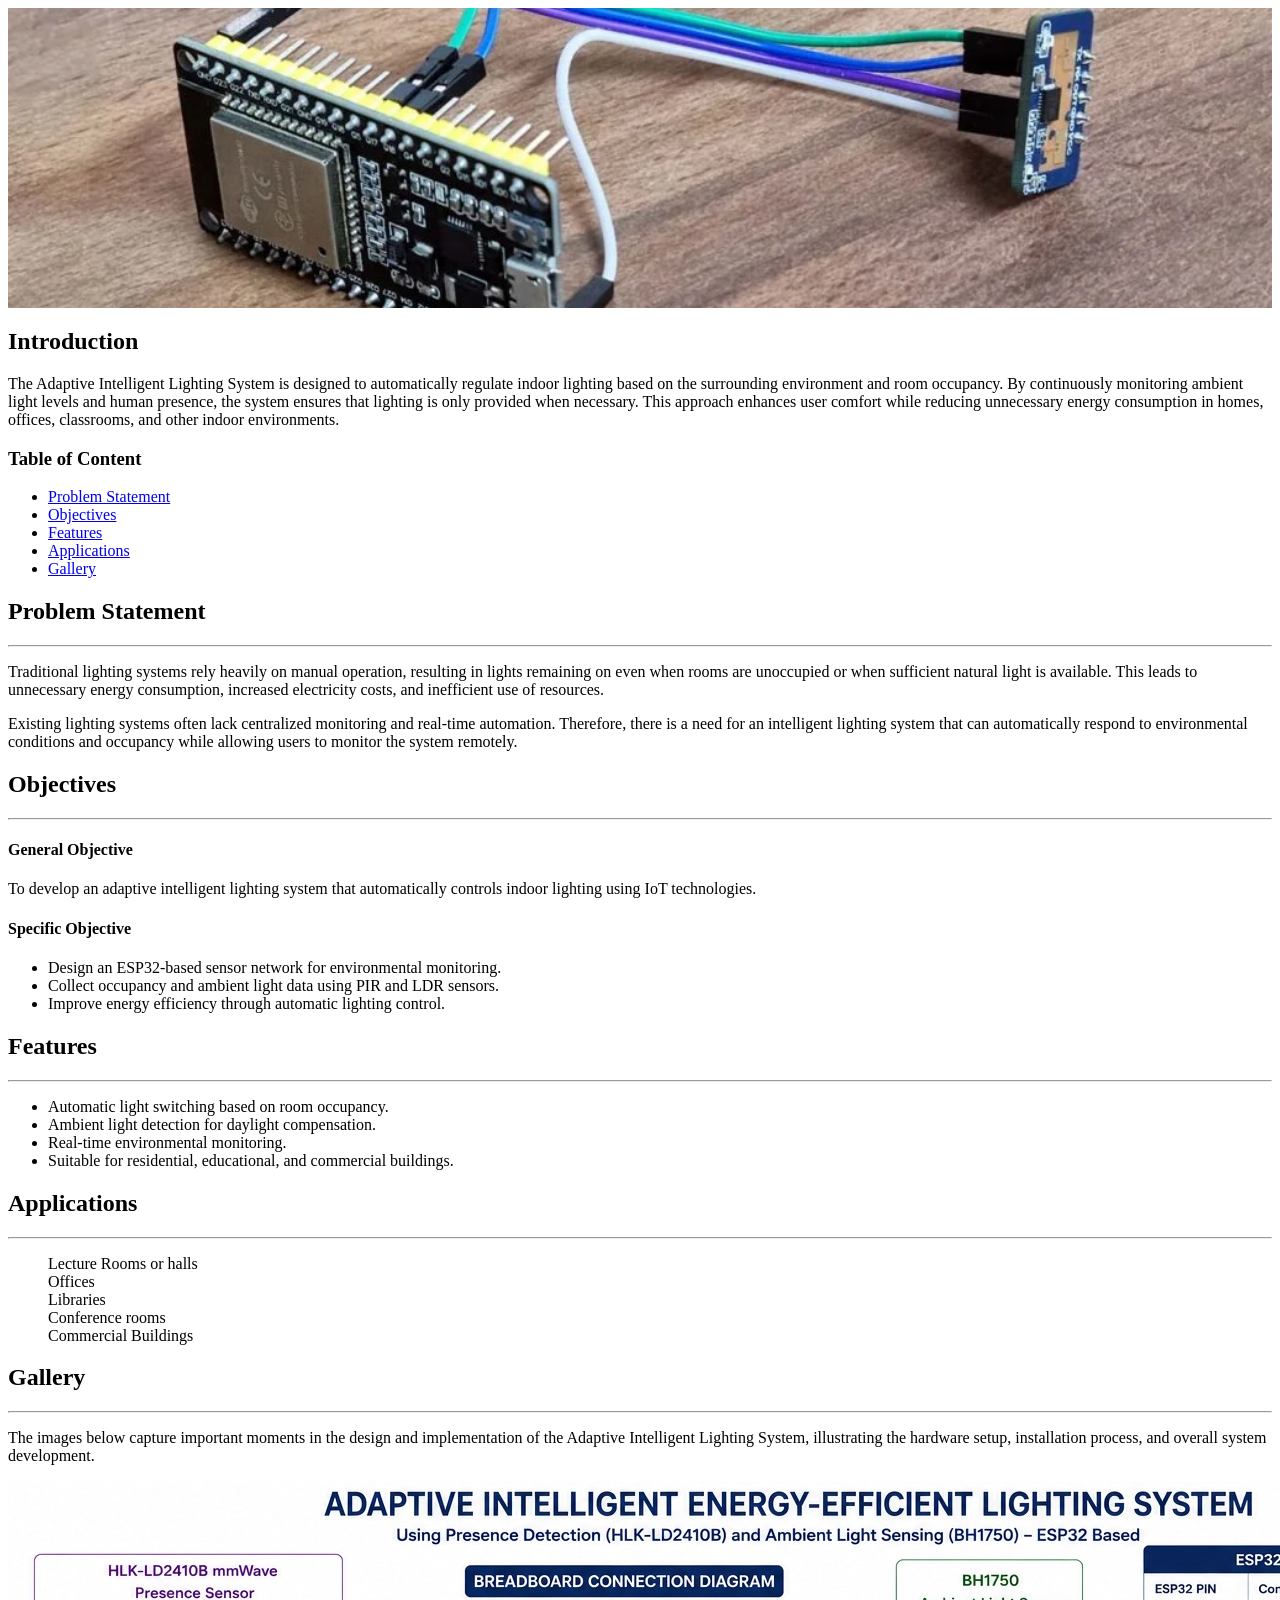
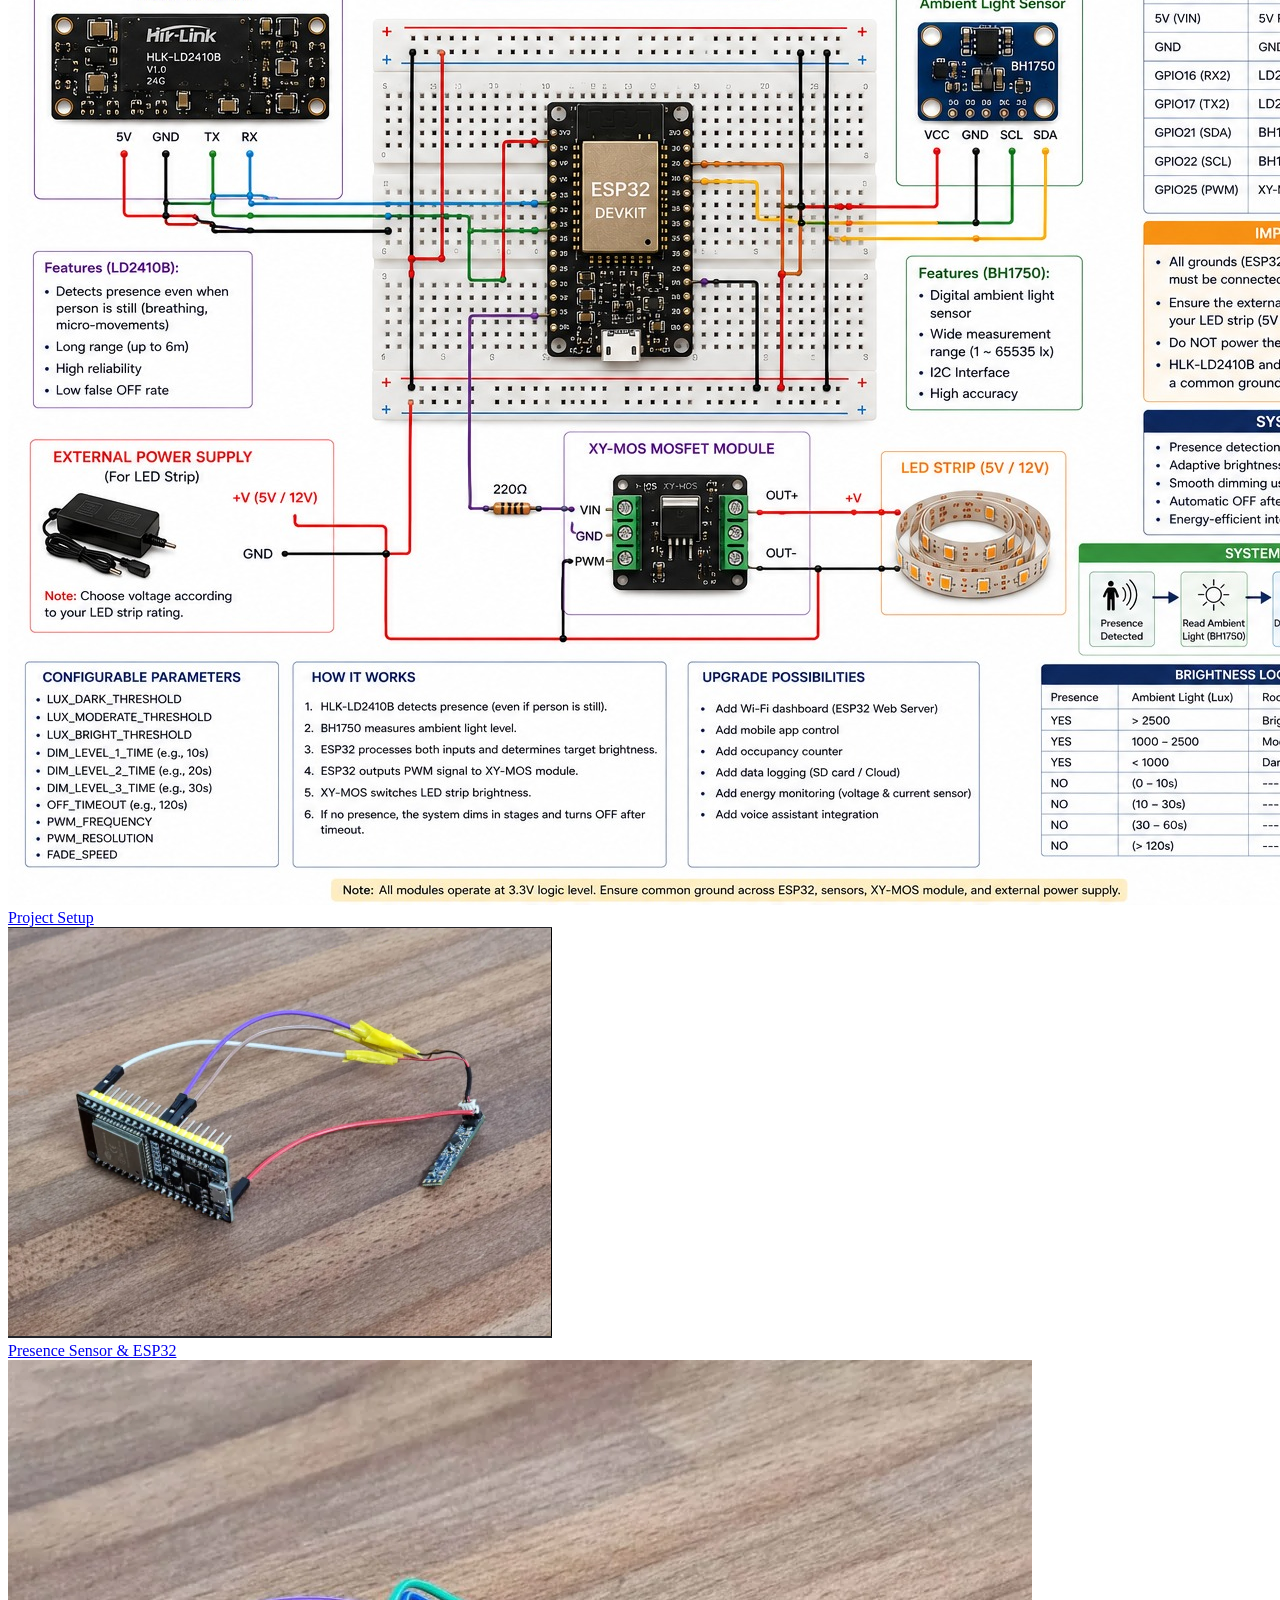
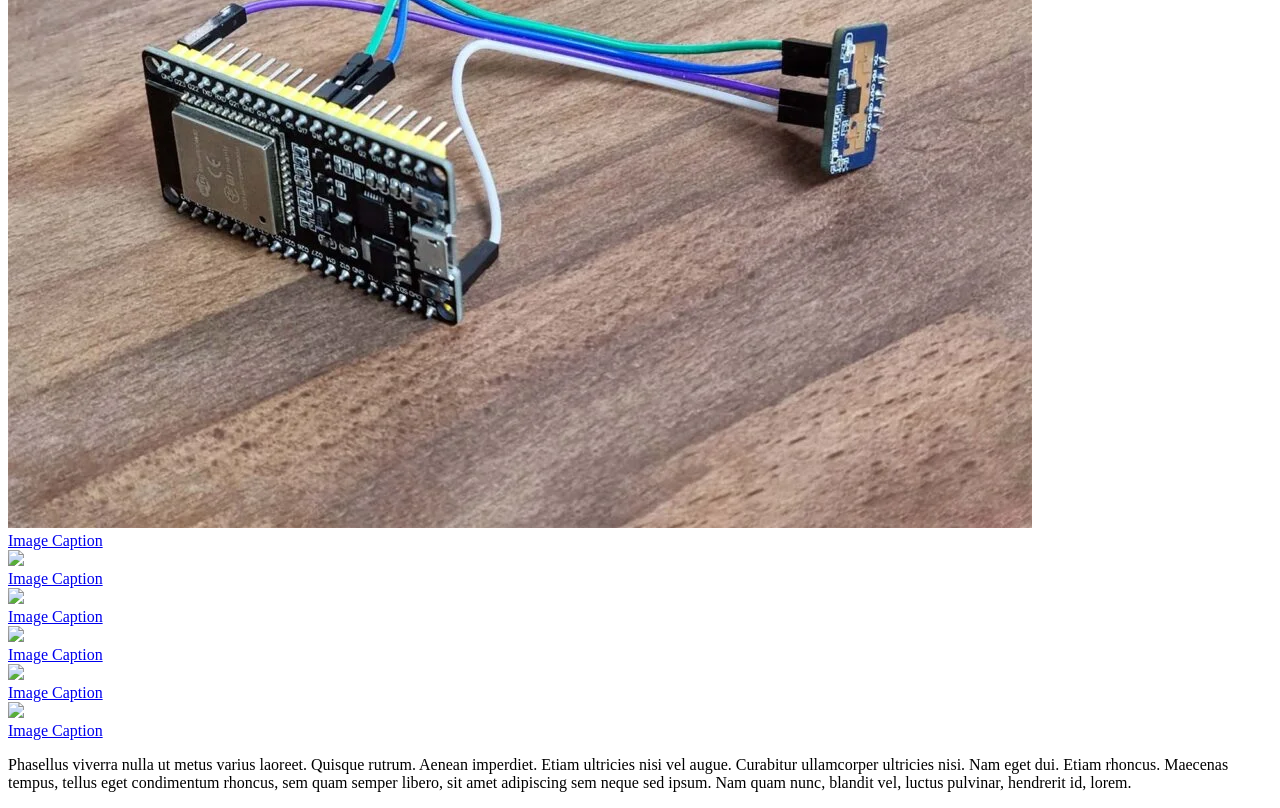
==== index.html @ 215e29df "Add team members page with individual profiles and styling" ====
<!doctype html>
<html>

<head>
  <title>Adaptive Intelligent Lighting System</title>
  <meta charset="utf-8" name="viewport" content="width=device-width, initial-scale=1">
  <link href="https://use.fontawesome.com/releases/v5.2.0/css/all.css" media="screen" rel="stylesheet"
    type="text/css" />
  <link href="css/frame.css" media="screen" rel="stylesheet" type="text/css" />
  <link href="css/controls.css" media="screen" rel="stylesheet" type="text/css" />
  <link href="css/custom.css" media="screen" rel="stylesheet" type="text/css" />
  <link href='https://fonts.googleapis.com/css?family=Open+Sans:400,700' rel='stylesheet' type='text/css'>
  <link href='https://fonts.googleapis.com/css?family=Open+Sans+Condensed:300,700' rel='stylesheet' type='text/css'>
  <link href="https://fonts.googleapis.com/css?family=Source+Sans+Pro:400,700" rel="stylesheet">
  <script src="https://ajax.googleapis.com/ajax/libs/jquery/3.3.1/jquery.min.js"></script>
  <script src="js/menu.js"></script>
  <script src="js/footer.js"></script>
  <style>
    .menu-index {
      color: rgb(255, 255, 255) !important;
      opacity: 1 !important;
      font-weight: 700 !important;
    }
  </style>
</head>

<body>
  <div class="menu-container"></div>
  <div class="content-container">
    <!-------------------------------------------------------------------------------------------->
    <!--Start Header-->
    <div class="banner"
      style="background: url('img/diy-presence-sensor-ld2410C-testing-wired-1024x768.jpg.webp') no-repeat center; background-size: cover; height: 300px;">
    </div>
    <div class="banner">
      <div class="banner-table flex-column">
        <div class="flex-row">
          <div class="flex-item flex-column">
            <h2 class="add-top-margin-small">Introduction</h2>
            <p class="text">
              The Adaptive Intelligent Lighting System is designed to automatically regulate indoor lighting based on
              the surrounding environment and room occupancy. By continuously monitoring ambient light levels and human
              presence, the system ensures that lighting is only provided when necessary. This approach enhances user
              comfort while reducing unnecessary energy consumption in homes, offices, classrooms, and other indoor
              environments.
            </p>
          </div>
        </div>
      </div>
    </div>
    <!--End Header-->
    <!-------------------------------------------------------------------------------------------->
    <div class="content">
      <div class="content-table flex-column">
        <!-------------------------------------------------------------------------------------------->
        <!--Start Intro-->
        <div class="flex-row">
          <!-- <div class="flex-item flex-column">
            <img class="image" src="img/dummay-img.png">
          </div> -->
          <div class="gallery add-top-margin-small add-bottom-margin-small">
            <!-- <p class="text text-large">
            <div>
              <h2 id="team">Team</h2>
            </div>
            <hr>
            <div class="flex-row">
              <div class="flex-item flex-item-stretch flex-column">
                <img class="image max-width-400" src="img/dummay-img.png">
              </div>
              <div>
                <a href="javascript:void(0)" class="flex-column"><img src="img/dummay-img.png">
                  <div>Maria at Mak CoCiS</div>
                </a>
              </div>
              <div>
                <a href="javascript:void(0)" class="flex-column"><img src="img/dummay-img.png">
                  <div>Owen at Mak Jinja</div>
                </a>
              </div>
              <div>
                <a href="javascript:void(0)" class="flex-column"><img src="img/dummay-img.png">
                  <div>Madrine at Mak Jinja</div>
                </a>
              </div>
              <div>
                <a href="javascript:void(0)" class="flex-column"><img src="img/dummay-img.png">
                  <div>Charles at Mak Jinaja</div>
                </a>
              </div>
            </div> -->
            <!-- <div class="flex-column">
              <img src="img/user.png">
              <h4>Bryant</h4>
              <div>From CoCiS</div>
            </div>
            <div class="flex-column">
              <img src="img/user.png">
              <h4>Owen</h4>
              <div>From Jinja Campus</div>
            </div>
          
          
            <!-- <p>
              <img src="img/user.png"><a target="_blank" href="javascript:void(0)"> Author 1</a> Bryant at Mak CoCiS<br>
              <img src="#"><a target="_blank" href="javascript:void(0)"> Author 2</a> Owen at Mak Jinja<br>
              <img src="#"><a target="_blank" href="javascript:void(0)"> Author 3</a> Maria at Mak CoCiS<br>
              <img src="#"><a target="_blank" href="javascript:void(0)">Author 4</a> Madrine at Mak Jinja<br>
              <img src="#"><a target="_blank" href="javascript:void(0)">Author 5</a> Charles at Mak Jinaja<br> -->
            <!-- <img src="#"><a target="_blank" href="javascript:void(0)">Laboratory</a><br>
              <a target="_blank" href="javascript:void(0)">Institute</a><br>
              <a target="_blank" href="javascript:void(0)">Organization</a><br>
              <a target="_blank" href="javascript:void(0)">Street Address</a><br>
              <a target="_blank" href="javascript:void(0)">City, State, Country</a> -->
            <!-- </p> -->
          </div>
        </div>
        <div class="flex-row">
          <div class="flex-item flex-column">
            <!-- <p class="text add-top-margin">
              Phasellus viverra nulla ut metus varius laoreet. Quisque rutrum. Aenean imperdiet. Etiam ultricies nisi
              vel
              augue. Curabitur ullamcorper ultricies nisi. Nam eget dui. Etiam rhoncus. Maecenas tempus, tellus eget
              condimentum rhoncus, sem quam semper libero, sit amet adipiscing sem neque sed ipsum. Nam quam nunc,
              blandit
              vel, luctus pulvinar, hendrerit id, lorem. Maecenas nec odio et ante tincidunt tempus. Donec vitae
              sapien ut libero venenatis faucibus. Nullam quis ante.
            </p> -->
            <h3>Table of Content</h3>
            <ul>
              <li><a href="#text-only">Problem Statement</a></li>
              <li><a href="#objectives">Objectives</a></li>
              <li><a href="#features">Features</a></li>
              <li><a href="#appliaction">Applications</a></li>
              <li><a href="#gallery">Gallery</a></li>
              <!-- <li><a href="#team">Team</a></li> -->
              <!-- <li><a href="#text-with-images-and-videos">Text with Images and Videos</a></li>
              <li><a href="#iframe">Iframe</a></li>
              <li><a href="#list-of-projects">List of Projects</a></li>
              <li><a href="#gallery">Gallery (responsive size)</a></li>
              <li><a href="#masonry">Masonry (responsive size)</a></li>
              <li><a href="#survey">Survey</a></li> -->
            </ul>
          </div>
        </div>
        <!--End Intro-->
        <!-------------------------------------------------------------------------------------------->
        <!--Start Text Only-->
        <div class="flex-row">
          <div class="flex-item flex-column">
            <h2 id="text-only">Problem Statement</h2>
            <hr>
            <p class="text">
              Traditional lighting systems rely heavily on manual operation, resulting in lights remaining on even when
              rooms are unoccupied or when sufficient natural light is available. This leads to unnecessary energy
              consumption, increased electricity costs, and inefficient use of resources.
            </p>
            <p class="text">
              Existing lighting systems often lack centralized monitoring and real-time automation. Therefore, there is
              a need for an intelligent lighting system that can automatically respond to environmental conditions and
              occupancy while allowing users to monitor the system remotely.
            </p>
            <!-- <h3>Break Long URL</h3>
            <p class="text">
              <a class="break-long-url" target="_blank"
                href="https://www.google.com/maps/place/Carnegie+Mellon+University/@40.4430576,-79.9431263,17z/data=!4m5!3m4!1s0x8834f21f58679a9f:0x88716b461fc4daf4!8m2!3d40.4428753!4d-79.9430922">https://www.google.com/maps/place/Carnegie+Mellon+University/@40.4430576,-79.9431263,17z/data=!4m5!3m4!1s0x8834f21f58679a9f:0x88716b461fc4daf4!8m2!3d40.4428753!4d-79.9430922</a>
            </p>
            <h3>Nested List</h3>
            <p class="text">
              Phasellus viverra nulla ut metus varius laoreet. Quisque rutrum. Aenean imperdiet. Etiam ultricies nisi
              vel
              augue. Curabitur ullamcorper ultricies nisi. Nam eget dui. Etiam rhoncus. Maecenas tempus, tellus eget
              condimentum rhoncus, sem quam semper libero, <a target="_blank" href="javascript:void(0)">sit amet
                adipiscing sem neque</a> sed ipsum. Nam quam nunc, blandit
              vel, luctus pulvinar, hendrerit id, lorem.
            </p>
            <ul>
              <li>Lorem ipsum dolor sit amet, consectetuer adipiscing elit.</li>
              <li>Aenean commodo ligula eget dolor.
                <ul>
                  <li>Donec pede justo, fringilla vel, aliquet nec, vulputate eget, arcu.</li>
                  <li>In enim justo, rhoncus ut, imperdiet a, venenatis vitae, justo.
                    <ul>
                      <li>Li nov <a target="_blank" href="javascript:void(0)">lingua franca</a>.</li>
                      <li>It va esser Occidental.</li>
                      <li>Existent Europan lingues.</li>
                    </ul>
                  </li>
                  <li>Nullam dictum felis eu pede mollis pretium.</li>
                </ul>
              </li>
              <li>Donec quam felis, ultricies nec, pellentesque eu, pretium quis, sem. </li>
            </ul>
            <p class="text">
              Ma quande lingues coalesce, li grammatica del resultant lingue es plu simplic e regulari quam ti del
              coalescent lingues. Li nov lingua franca va esser plu simplic e regulari quam li existent Europan lingues.
              It va esser tam simplic quam Occidental in fact, it va esser Occidental. A un Angleso it va semblar un
              simplificat Angles, quam un skeptic Cambridge amico dit me.
            </p>
            <ol class="nested">
              <li>Lorem ipsum dolor sit amet, consectetuer adipiscing elit.</li>
              <li>Aenean commodo ligula eget dolor.
                <ol class="nested">
                  <li>Donec pede justo, fringilla vel, aliquet nec, vulputate eget, arcu.</li>
                  <li>In enim justo, <a target="_blank" href="javascript:void(0)">rhoncus ut, imperdiet a</a>, venenatis
                    vitae, justo.
                    <ol class="nested">
                      <li>Li nov lingua franca.</li>
                      <li>It va esser Occidental.</li>
                      <li>Existent Europan lingues.</li>
                    </ol>
                  </li>
                  <li>Nullam dictum felis eu pede mollis pretium.</li>
                </ol>
              </li>
              <li>Donec quam felis, ultricies nec, pellentesque eu, pretium quis, sem. </li>
            </ol>
            <h3>List with Customized Reverse Numbering</h3>
            <ol class="publication C-list">
              <li>
                <p class="text-small-margin">
                  Phasellus viverra nulla ut metus varius laoreet. Quisque rutrum. Aenean imperdiet. Etiam ultricies
                  nisi vel
                  augue. Curabitur ullamcorper ultricies nisi.
                </p>
              </li>
              <li>
                <p class="text-small-margin">
                  Nam eget dui. Etiam rhoncus. Maecenas tempus, tellus eget
                  condimentum rhoncus, sem quam semper libero, <a target="_blank" href="javascript:void(0)">sit amet
                    adipiscing sem neque sed ipsum</a>. Nam quam nunc, blandit
                  vel, luctus pulvinar, hendrerit id, lorem.
                </p>
              </li>
              <li>
                <p class="text-small-margin">
                  Ma quande lingues coalesce, li grammatica del resultant lingue es plu simplic e regulari quam ti del
                  coalescent lingues. Li nov lingua franca va esser plu simplic e regulari quam li existent Europan
                  lingues.
                </p>
              </li>
            </ol>
            <h3>Math Equations</h3>
            <p class="text">
              Ma quande lingues coalesce, li grammatica del resultant lingue es plu simplic e regulari quam ti del
              coalescent lingues. Li nov lingua franca va esser plu simplic e regulari quam li existent Europan lingues.
            </p>
            <img class="image center"
              src="https://latex.codecogs.com/svg.latex?C\cdot(3\sin\theta_1+3\sin\theta_2-\cos\theta_1-\cos\theta_2)"
              style="max-width: 300px;">
            <p class="text">
              Ma quande lingues coalesce, li grammatica del resultant lingue es plu simplic e regulari quam ti del
              coalescent lingues. Li nov lingua franca va esser plu simplic e regulari quam li existent Europan lingues.
            </p>
          </div>
        </div> -->
            <!--End Text Only-->
            <!-------------------------------------------------------------------------------------------->
            <!--Start Text with Buttons-->
            <!-- <div class="flex-row"> -->
            <h2 id="objectives">Objectives</h2>
            <hr>
            <!-- <div class="flex-item flex-column"> -->
            <div>
              <p class="text">
              <h4>General Objective</h4>
              To develop an adaptive intelligent lighting system that automatically controls indoor lighting using IoT
              technologies.<br>
              <h4>Specific Objective</h4>
              <ul>
                <li>Design an ESP32-based sensor network for environmental monitoring.</li>
                <li>Collect occupancy and ambient light data using PIR and LDR sensors.</li>
                <li>Improve energy efficiency through automatic lighting control.</li>
              </ul>
              </p>
            </div>
            <!-- </div> -->
            <!-- </div> -->

            <div>
              <div>
                <h2 id="features">Features</h2>
                <hr>
                <ul>
                  <li>Automatic light switching based on room occupancy.</li>
                  <li>Ambient light detection for daylight compensation.</li>
                  <li>Real-time environmental monitoring.</li>
                  <li>Suitable for residential, educational, and commercial buildings.</li>
                </ul>
              </div>
            </div>
            <!-- <div class="control-group">
              <button class="custom-button">Default</button>
              <button class="custom-button custom-button-primary">Primary</button>
              <button class="custom-button custom-button-danger">Danger</button>
              <button class="custom-button custom-button-info">Info</button>
              <button class="custom-button" disabled>Disabled</button>
              <a class="custom-button" target="_blank" href="https://github.com/yenchiah/project-website-template"
                target="_blank">Hyperlink</a>
              <button class="custom-button custom-button-primary stretch-on-mobile">Stretch on Mobile</button>
            </div>
            <div class="control-group">
              <button class="custom-button pulse-black">Pulse</button>
              <button class="custom-button custom-button-primary pulse-primary">Pulse</button>
              <button class="custom-button custom-button-danger pulse-danger">Pulse</button>
              <button class="custom-button custom-button-info pulse-info">Pulse</button>
            </div>
            <div class="control-group">
              <button class="custom-button-flat"><img src="img/home.png"></button>
              <button class="custom-button-flat" disabled><img src="img/home.png"></button>
              <button class="custom-button-flat small"><img src="img/home.png"></button>
              <button class="custom-button-flat large"><img src="img/home.png"></button>
            </div>
            <div class="control-group">
              <button class="custom-button-flat"><img src="img/calendar.png"></button>
              <button class="custom-button-flat"><img src="img/play.png"></button>
              <button class="custom-button-flat"><img src="img/pause.png"></button>
              <button class="custom-button-flat"><img src="img/stop.png"></button>
              <button class="custom-button-flat"><img src="img/terrain.png"></button>
              <button class="custom-button-flat"><img src="img/close.png"></button>
              <button class="custom-button-flat"><img src="img/collection.png"></button>
              <button class="custom-button-flat"><img src="img/next.png"></button>
              <button class="custom-button-flat"><img src="img/back.png"></button>
              <button class="custom-button-flat"><img src="img/setting.png"></button>
              <button class="custom-button-flat"><img src="img/book.png"></button>
              <button class="custom-button-flat"><img src="img/user.png"></button>
              <button class="custom-button-flat"><img src="img/share.png"></button>
              <button class="custom-button-flat"><img src="img/submit.png"></button>
              <a class="custom-button-flat" href="https://github.com/yenchiah/project-website-template" target="_blank">
                <img src="img/link.png">
              </a>
            </div>
            <div class="control-group">
              <button class="custom-button-flat"><img src="img/home.png"><span>Home</span></button>
              <button class="custom-button-flat" disabled><img src="img/home.png"><span>Disabled</span></button>
              <button class="custom-button-flat small"><img src="img/home.png"><span>Small</span></button>
              <button class="custom-button-flat large"><img src="img/home.png"><span>Large</span></button>
            </div>
            <div class="control-group">
              <button class="custom-button-flat"><img src="img/calendar.png"><span>Calendar</span></button>
              <button class="custom-button-flat"><img src="img/play.png"><span>Play</span></button>
              <button class="custom-button-flat"><img src="img/stop.png"><span>Stop</span></button>
              <button class="custom-button-flat"><img src="img/terrain.png"><span>Terrain</span></button>
              <button class="custom-button-flat"><img src="img/close.png"><span>Close</span></button>
              <button class="custom-button-flat"><img src="img/collection.png"><span>Collection</span></button>
              <button class="custom-button-flat"><img src="img/next.png"><span>Next</span></button>
              <button class="custom-button-flat"><img src="img/back.png"><span>Back</span></button>
              <button class="custom-button-flat"><img src="img/setting.png"><span>Setting</span></button>
              <button class="custom-button-flat"><img src="img/book.png"><span>Tutorial</span></button>
              <button class="custom-button-flat"><img src="img/user.png"><span>User</span></button>
              <button class="custom-button-flat"><img src="img/share.png"><span>Share</span></button>
              <button class="custom-button-flat"><img src="img/submit.png"><span>Submit</span></button>
              <a class="custom-button-flat" href="https://github.com/yenchiah/project-website-template" target="_blank">
                <img src="img/link.png"><span>Hyperlink</span>
              </a>
              <button class="custom-button-flat stretch-on-mobile"><img src="img/play.png"><span>Stretch on
                  Mobile</span></button>
            </div>
            <div class="control-group">
              <button class="custom-button-flat pulse-black"><img src="img/home.png"><span>Pulse</span></button>
              <button class="custom-button-flat pulse-primary"><img src="img/home.png"><span>Pulse</span></button>
              <button class="custom-button-flat pulse-danger"><img src="img/home.png"><span>Pulse</span></button>
              <button class="custom-button-flat pulse-info"><img src="img/home.png"><span>Pulse</span></button>
            </div> -->
            <!-- <div>
              <div>
                <p class="text">


                </p>
              </div>
            </div>
            <div class="flex-row-space-between">
              <div class="flex-item flex-column">
                <p class="text badge-text">Large Badge Caption!</p>
              </div>
              <div class="flex-item flex-column">
                <div class="control-group">
                  <a href="javascript:void(0)" target="_blank" class="custom-image-button">
                    <img src="img/app-store-badge.png" width="150">
                  </a>
                  <a href="javascript:void(0)" target="_blank" class="custom-image-button">
                    <img src="img/google-play-badge.png" width="150">
                  </a>
                </div>
              </div>
            </div>
            <div class="flex-row">
              <div class="flex-item flex-column">
                <p class="text">
                  Li Europan lingues es membres del sam familie. Lor separat existentie es un myth. Por scientie,
                  musica,
                  sport etc, litot Europa usa li sam vocabular. Li lingues differe solmen in li grammatica, li
                  pronunciation
                  e
                  li plu commun vocabules. Omnicos directe al desirabilite de un nov lingua franca: On refusa continuar
                  payar
                  custosi traductores. At solmen va esser.
                </p>
                <div class="control-group">
                  <input class="custom-textbox stretch-on-mobile" type="text" placeholder="e.g., 15213">
                  <textarea class="custom-textbox stretch-on-mobile" placeholder="e.g., 15213"></textarea>
                </div>
                <div class="control-group">
                  <input class="custom-textbox stretch-on-mobile" value="https://yenchiah.me/" type="text" readonly>
                  <textarea class="custom-textbox stretch-on-mobile"
                    readonly>Phasellus viverra nulla ut metus varius laoreet.</textarea>
                </div>
                <p class="text">
                  Ma quande lingues coalesce, li grammatica del resultant lingue es plu simplic e regulari quam ti del
                  coalescent lingues. Li nov lingua franca va esser plu simplic e regulari quam li existent Europan
                  lingues.
                  It va esser tam simplic quam Occidental in fact, it va esser Occidental. A un Angleso it va semblar un
                  simplificat Angles, quam un skeptic Cambridge amico dit me.
                </p>
              </div>
            </div> -->
            <!--End Text with Buttons-->
            <!-------------------------------------------------------------------------------------------->
            <!--Start Text with Images and Image buttons-->
            <!-- <div class="flex-row">
              <div class="flex-item flex-column">
                <h2 id="images-and-image-button">Images and Image Button</h2>
                <hr>
                <p class="text">
                  Li Europan lingues es membres del sam familie. Lor separat existentie es un myth. Por scientie,
                  musica,
                  sport etc, litot Europa usa li sam vocabular. Li lingues differe solmen in li grammatica, li
                  pronunciation
                  e
                  li plu commun vocabules. Omnicos directe al desirabilite de un nov lingua franca: On refusa continuar
                  payar
                  custosi traductores. At solmen va esser.
                </p>
              </div>
            </div>
            <div class="flex-row-space-between">
              <div class="flex-item flex-column">
                <img class="image max-width-400" src="img/dummay-img.png">
                <p class="image-caption">Image Caption</p>
              </div>
              <div class="flex-item flex-column">
                <a href="https://github.com/yenchiah/project-website-template" target="_blank"
                  class="image max-width-400">
                  <img src="img/dummay-img.png">
                </a>
                <p class="image-caption">Image Button Caption</p>
              </div>
            </div>
            <div class="flex-row">
              <div class="flex-item flex-column">
                <p class="text">
                  Li Europan lingues es membres del sam familie. Lor separat existentie es un myth. Por scientie,
                  musica,
                  sport etc, litot Europa usa li sam vocabular. Li lingues differe solmen in li grammatica, li
                  pronunciation
                  e
                  li plu commun vocabules. Omnicos directe al desirabilite de un nov lingua franca: On refusa continuar
                  payar
                  custosi traductores. At solmen va esser.
                </p>
              </div>
            </div> -->
            <!--End Text with Images and Image buttons-->
            <!-------------------------------------------------------------------------------------------->
            <!--Start Text around Image-->
            <div>
              <h2>Applications</h2>
              <hr>
              <div class="flex-item flex-column">


                <!-- <img class="image image-wrap-text max-width-400" src="img/dummay-img.png"> -->
                <ul>
                  Lecture Rooms or halls<br>
                  Offices<br>
                  Libraries<br>
                  Conference rooms<br>
                  Commercial Buildings
                </ul>

              </div>
            </div>
            <!--End Text around Image-->
            <!-------------------------------------------------------------------------------------------->
            <!-- </div> -->
            <!-- </div> -->
            <!-- <div class="banner"
          style="background: url('img/diy-presence-sensor-ld2410-testing-wired-1024x768.jpg.webp') no-repeat center; background-size: cover; height: 500px;">
          <div class="banner-table flex-column" style="background-color: rgba(0, 0, 0, 0.5);">

            <div class="flex-row">

              <div class="flex-item flex-column">
                <h2 class="add-top-margin-small">This is the banner area with photo</h2>
                <p class="text">
                  Phasellus viverra nulla ut metus varius laoreet. Quisque rutrum. Aenean imperdiet. Etiam ultricies
                  nisi
                  vel
                  augue. Curabitur <a href="javascript:void(0)">ullamcorper ultricies nisi</a>. Nam eget dui. Etiam
                  rhoncus.
                  Maecenas tempus, tellus eget
                  condimentum rhoncus.
                </p>
              </div>
            </div>
          </div>
        </div> -->
            <!-- <div class="content">
          <div class="content-table flex-column">
            ---------------------------------------------------------------------------------------- -->
            <!--Start Text with Centered Image and Table-->
            <!-- <div class="flex-row"> -->
            <!-- <div class="flex-item flex-column">
                <h2 id="centered-image-and-table" class="no-top-margin">Centered Image and Table</h2>
                <hr>
                <!-- <p class="text"> -->
            <!-- Li Europan lingues es membres del sam familie. Lor separat existentie es un myth. Por scientie,
                  musica,
                  sport etc, litot Europa usa li sam vocabular. Li lingues differe solmen in li grammatica, li
                  pronunciation
                  e
                  li plu commun vocabules. Omnicos directe al desirabilite de un nov lingua franca: On refusa continuar
                  payar
                  custosi traductores. At solmen va esser. -->
            <!-- </p>
                <p class="text text-center graph-title">
                  This image does not scroll and only scale.
                </p>
                <img class="image center max-width-400 add-top-margin-small" src="img/dummay-img.png">
                <p class="text text-center graph-title">
                  This image scrolls on mobile with a fixed height.
                </p> -->
            <!-- <div class="scrollable-image-container center add-top-margin-small">
                  <img class="scrollable-image center" src="img/dummay-img.png">
                </div>
                <p class="text">
                  Li Europan lingues es membres del sam familie. Lor separat existentie es un myth. Por scientie,
                  musica,
                  sport etc, litot Europa usa li sam vocabular. Li lingues differe solmen in li grammatica, li
                  pronunciation
                  e
                  li plu commun vocabulesinputs. Omnicos directe al desirabilite de un nov lingua franca: On refusa
                  continuar
                  payar
                  custosi traductores. At solmen va esser.
                </p>
                <p class="text text-center graph-title">
                  This is the title for the bottom scrollable table.
                </p> -->
            <!-- <div class="custom-table-container center add-top-margin-small">
                  <table class="custom-table">
                    <thead>
                      <tr class="bg-color-gray">
                        <th>Number of</th>
                        <th class="text-center">Unique Users</th>
                        <th class="text-center">Smell Reports</th>
                        <th class="text-center">Interaction Events</th>
                      </tr>
                    </thead>
                    <tbody>
                      <tr>
                        <td>Enthusiasts</td>
                        <td class="text-center">9.4%</td>
                        <td class="text-center">50.6%</td>
                        <td class="text-center">44.8%</td>
                      </tr>
                      <tr class="bg-color-light-gray">
                        <td>Explorers</td>
                        <td class="text-center">36.1%</td>
                        <td class="text-center">37.3%</td>
                        <td class="text-center">27.3%</td>
                      </tr>
                      <tr>
                        <td>Contributors</td>
                        <td class="text-center">13.0%</td>
                        <td class="text-center">12.1%</td>
                        <td class="text-center">n/a</td>
                      </tr>
                      <tr class="bg-color-light-gray">
                        <td>Observers</td>
                        <td class="text-center">41.6%</td>
                        <td class="text-center">n/a</td>
                        <td class="text-center">27.9%</td>
                      </tr>
                    </tbody>
                    <tfoot>
                      <tr>
                        <td>Size (N)</td>
                        <td class="text-center">2,237</td>
                        <td class="text-center">8,112</td>
                        <td class="text-center">79,447</td>
                      </tr>
                    </tfoot>
                  </table>
                </div> -->
            <!-- <p class="text text-center graph-title">
                  This is the title for the bottom very long scrollable table.
                </p> -->
            <!-- <div class="custom-table-container center add-top-margin-small">
                  <table class="custom-table">
                    <thead>
                      <tr class="bg-color-gray">
                        <th class="text-center">Smell Rating</th>
                        <th class="text-center">2019</th>
                        <th class="text-center">2018</th>
                        <th class="text-center">2017</th>
                        <th class="text-center">2016</th>
                        <th class="text-center">2015</th>
                        <th class="text-center">2014</th>
                        <th class="text-center">2013</th>
                        <th class="text-center">2012</th>
                        <th class="text-center">2011</th>
                        <th class="text-center">2010</th>
                        <th class="text-center">2009</th>
                        <th class="text-center">2008</th>
                        <th class="text-center">2007</th>
                      </tr>
                    </thead>
                    <tbody>
                      <tr>
                        <td class="text-center">1</td>
                        <td class="text-center">1,711 (9.5%)</td>
                        <td class="text-center">1,199 (13.0%)</td>
                        <td class="text-center">1,658 (20.4%)</td>
                        <td class="text-center">1,199 (13.0%)</td>
                        <td class="text-center">1,658 (20.4%)</td>
                        <td class="text-center">1,199 (13.0%)</td>
                        <td class="text-center">1,658 (20.4%)</td>
                        <td class="text-center">1,199 (13.0%)</td>
                        <td class="text-center">1,658 (20.4%)</td>
                        <td class="text-center">1,199 (13.0%)</td>
                        <td class="text-center">1,658 (20.4%)</td>
                        <td class="text-center">1,199 (13.0%)</td>
                        <td class="text-center">1,658 (20.4%)</td>
                      </tr>
                      <tr class="bg-color-light-gray">
                        <td class="text-center">2</td>
                        <td class="text-center">798 (4.4%)</td>
                        <td class="text-center">497 (5.4%)</td>
                        <td class="text-center">665 (8.2%)</td>
                        <td class="text-center">497 (5.4%)</td>
                        <td class="text-center">665 (8.2%)</td>
                        <td class="text-center">497 (5.4%)</td>
                        <td class="text-center">665 (8.2%)</td>
                        <td class="text-center">497 (5.4%)</td>
                        <td class="text-center">665 (8.2%)</td>
                        <td class="text-center">497 (5.4%)</td>
                        <td class="text-center">665 (8.2%)</td>
                        <td class="text-center">497 (5.4%)</td>
                        <td class="text-center">665 (8.2%)</td>
                      </tr>
                      <tr>
                        <td class="text-center">3</td>
                        <td class="text-center">4,305 (23.9%)</td>
                        <td class="text-center">2,649 (28.8%)</td>
                        <td class="text-center">2,246 (27.7%)</td>
                        <td class="text-center">2,649 (28.8%)</td>
                        <td class="text-center">2,246 (27.7%)</td>
                        <td class="text-center">2,649 (28.8%)</td>
                        <td class="text-center">2,246 (27.7%)</td>
                        <td class="text-center">2,649 (28.8%)</td>
                        <td class="text-center">2,246 (27.7%)</td>
                        <td class="text-center">2,649 (28.8%)</td>
                        <td class="text-center">2,246 (27.7%)</td>
                        <td class="text-center">2,649 (28.8%)</td>
                        <td class="text-center">2,246 (27.7%)</td>
                      </tr>
                      <tr class="bg-color-light-gray">
                        <td class="text-center">4</td>
                        <td class="text-center">5,804 (32.3%)</td>
                        <td class="text-center">2,932 (31.9%)</td>
                        <td class="text-center">2,171 (26.8%)</td>
                        <td class="text-center">2,932 (31.9%)</td>
                        <td class="text-center">2,171 (26.8%)</td>
                        <td class="text-center">2,932 (31.9%)</td>
                        <td class="text-center">2,171 (26.8%)</td>
                        <td class="text-center">2,932 (31.9%)</td>
                        <td class="text-center">2,171 (26.8%)</td>
                        <td class="text-center">2,932 (31.9%)</td>
                        <td class="text-center">2,171 (26.8%)</td>
                        <td class="text-center">2,932 (31.9%)</td>
                        <td class="text-center">2,171 (26.8%)</td>
                      </tr>
                      <tr>
                        <td class="text-center">5</td>
                        <td class="text-center">5,356 (29.8%)</td>
                        <td class="text-center">1,918 (20.9%)</td>
                        <td class="text-center">1,372 (16.9%)</td>
                        <td class="text-center">1,918 (20.9%)</td>
                        <td class="text-center">1,372 (16.9%)</td>
                        <td class="text-center">1,918 (20.9%)</td>
                        <td class="text-center">1,372 (16.9%)</td>
                        <td class="text-center">1,918 (20.9%)</td>
                        <td class="text-center">1,372 (16.9%)</td>
                        <td class="text-center">1,918 (20.9%)</td>
                        <td class="text-center">1,372 (16.9%)</td>
                        <td class="text-center">1,918 (20.9%)</td>
                        <td class="text-center">1,372 (16.9%)</td>
                      </tr>
                    </tbody>
                    <tfoot>
                      <tr>
                        <td class="text-center">Sum</td>
                        <td class="text-center">17,974</td>
                        <td class="text-center">9,195</td>
                        <td class="text-center">8,112</td>
                        <td class="text-center">9,195</td>
                        <td class="text-center">8,112</td>
                        <td class="text-center">9,195</td>
                        <td class="text-center">8,112</td>
                        <td class="text-center">9,195</td>
                        <td class="text-center">8,112</td>
                        <td class="text-center">9,195</td>
                        <td class="text-center">8,112</td>
                        <td class="text-center">9,195</td>
                        <td class="text-center">8,112</td>
                      </tr>
                    </tfoot>
                  </table>
                </div> -->
            <!-- <p class="text">
                  Li Europan lingues es membres del sam familie. Lor separat existentie es un myth. Por scientie,
                  musica,
                  sport etc, litot Europa usa li sam vocabular. Li lingues differe solmen in li grammatica, li
                  pronunciation
                  e
                  li plu commun vocabules. Omnicos directe al desirabilite de un nov lingua franca: On refusa continuar
                  payar
                  custosi traductores. At solmen va esser.
                </p>
              </div>
            </div> -->
            <!--End Text with Centered Image and Table-->
            <!-------------------------------------------------------------------------------------------->
            <!--Start Text with Adaptive Image-->
            <!-- <div class="flex-row">
              <div class="flex-item flex-column">
                <h2 id="adaptive-image">Adaptive Image</h2>
                <hr>
                <p class="text">
                  Li Europan lingues es membres del sam familie. Lor separat existentie es un myth. Por scientie,
                  musica,
                  sport etc, litot Europa usa li sam vocabular. Li lingues differe solmen in li grammatica, li
                  pronunciation
                  e
                  li plu commun vocabules. Omnicos directe al desirabilite de un nov lingua franca: On refusa continuar
                  payar
                  custosi traductores. At solmen va esser.
                </p>
                <a class="image adaptive-image"
                  style="background-image: url('img/dummay-img-long.png'); min-height: 150px;"
                  href="img/dummay-img-long.png" target="_blank"></a>
                <p class="text">
                  Li Europan lingues es membres del sam familie. Lor separat existentie es un myth. Por scientie,
                  musica,
                  sport etc, litot Europa usa li sam vocabular. Li lingues differe solmen in li grammatica, li
                  pronunciation
                  e
                  li plu commun vocabules. Omnicos directe al desirabilite de un nov lingua franca: On refusa continuar
                  payar
                  custosi traductores. At solmen va esser.
                </p>
              </div>
            </div>
            <!--End Text with Adaptive Image-->
            <!-------------------------------------------------------------------------------------------->
            <!-- </div> -->
            <!-- </div> -->
            <!-- <div class="banner"
          style="background: url('img/dummy-background.jpeg') no-repeat center; background-size: cover; height: 500px;">
        </div>
        <div class="banner">
          <div class="banner-table flex-column">
            <div class="flex-row">
              <div class="flex-item flex-column">
                <h2 class="add-top-margin-small">This is the two banner area with photo</h2>
                <p class="text"> -->
            <!-- Phasellus viverra nulla ut metus varius laoreet. Quisque rutrum. Aenean imperdiet. Etiam ultricies
                  nisi
                  vel
                  augue. Curabitur ullamcorper ultricies nisi. Nam eget dui. Etiam rhoncus. Maecenas tempus, tellus eget
                  condimentum rhoncus.
                </p>
              </div>
            </div>
          </div>
        </div>
        <div class="content">
          <div class="content-table flex-column"> -->
            <!-------------------------------------------------------------------------------------------->
            <!--Start Text with Images and Videos-->
            <!-- <div class="flex-row">
              <div class="flex-item flex-column">
                <h2 id="text-with-images-and-videos" class="no-top-margin">Text with Images and Videos</h2>
                <hr>
                <p class="text">
                  Ma quande lingues coalesce, li grammatica del resultant lingue es plu simplic e regulari quam ti del
                  coalescent lingues. Li nov lingua franca va esser plu simplic e regulari quam li existent Europan
                  lingues.
                  It va esser tam simplic quam Occidental in fact, it va esser Occidental. A un Angleso it va semblar un
                  simplificat Angles, quam un skeptic Cambridge amico dit me.
                </p>
              </div>
            </div>
            <div class="flex-row">
              <div class="flex-item flex-item-stretch flex-column">
                <img class="image" src="img/dummay-img.png">
              </div>
              <div class="flex-item flex-item-stretch flex-column">
                <p class="text">
                  Sed ut perspiciatis unde omnis iste natus error sit voluptatem accusantium doloremque laudantium,
                  totam
                  rem
                  aperiam, eaque ipsa quae ab illo inventore veritatis et quasi architecto beatae vitae dicta sunt
                  explicabo.
                  Nemo enim ipsam voluptatem quia voluptas sit aspernatur aut odit aut fugit, sed quia consequuntur
                  magni
                  dolores eos qui ratione voluptatem sequi nesciunt. Neque porro quisquam est, qui dolorem ipsum quia
                  dolor
                  sit amet, consectetur, adipisci velit, sed quia non numquam eius modi tempora incidunt ut labore et
                  dolore -->
            <!-- magnam aliquam quaerat voluptatem. Sed ut perspiciatis unde.
                </p>
              </div>
            </div>
            <div class="flex-row">
              <div class="flex-item flex-item-stretch flex-column">
                <video preload controls autoplay loop muted playsinline class="image">
                  <source src="vid/mov_bbb.mp4" type="video/mp4">
                  Your browser does not support the video tag.
                </video>
              </div>
              <div class="flex-item flex-item-stretch flex-column">
                <p class="text">
                  Sed ut perspiciatis unde omnis iste natus error sit voluptatem accusantium doloremque laudantium,
                  totam
                  rem
                  aperiam, eaque ipsa quae ab illo inventore veritatis et quasi architecto beatae vitae dicta sunt
                  explicabo.
                  Nemo enim ipsam voluptatem quia voluptas sit aspernatur aut odit aut fugit, sed quia consequuntur
                  magni
                  dolores eos qui ratione voluptatem sequi nesciunt. Neque porro quisquam est, qui dolorem ipsum quia
                  dolor
                  sit amet, consectetur, adipisci velit, sed quia non numquam eius modi tempora incidunt ut labore et
                  dolore
                  magnam.
                </p>
              </div>
            </div>
            <div class="flex-row">
              <div class="flex-item flex-column">
                <p class="text">
                  Ma quande lingues coalesce, li grammatica del resultant lingue es plu simplic e regulari quam ti del
                  coalescent lingues. Li nov lingua franca va esser plu simplic e regulari quam li existent Europan
                  lingues.
                  It va esser tam simplic quam Occidental in fact, it va esser Occidental. A un Angleso it va semblar un
                  simplificat Angles, quam un skeptic Cambridge amico dit me.
                </p>
              </div>
            </div>
            <div class="flex-row">
              <div class="flex-item flex-item-stretch-2 flex-column">
                <p class="text">
                  Sed ut perspiciatis unde omnis iste natus error sit voluptatem accusantium doloremque laudantium,
                  totam
                  rem
                  aperiam, eaque ipsa quae ab illo inventore veritatis et quasi architecto beatae vitae dicta sunt
                  explicabo.
                  Nemo enim ipsam voluptatem quia voluptas sit aspernatur aut odit aut fugit, sed quia consequuntur
                  magni
                  dolores eos qui ratione voluptatem sequi nesciunt. Neque porro quisquam est, qui dolorem ipsum quia
                  dolor
                  sit amet, consectetur, adipisci velit, sed quia non numquam eius modi tempora.
                </p>
              </div>
              <div class="flex-item flex-item-stretch flex-column">
                <img class="image" src="img/dummay-img.png">
              </div>
            </div>
            <div class="flex-row">
              <div class="flex-item flex-item-stretch-2 flex-column">
                <p class="text">
                  Sed ut perspiciatis unde omnis iste natus error sit voluptatem accusantium doloremque laudantium,
                  totam
                  rem
                  aperiam, eaque ipsa quae ab illo inventore veritatis et quasi architecto beatae vitae dicta sunt
                  explicabo.
                  Nemo enim ipsam voluptatem quia voluptas sit aspernatur aut odit aut fugit, sed quia consequuntur
                  magni
                  dolores eos qui ratione voluptatem sequi nesciunt. Neque porro quisquam est, qui dolorem ipsum quia
                  dolor
                  sit amet, consectetur, adipisci velit, sed quia non numquam eius modi tempora.
                </p>
              </div>
              <div class="flex-item flex-item-stretch flex-column">
                <video preload controls autoplay loop muted playsinline class="image">
                  <source src="vid/mov_bbb.mp4" type="video/mp4">
                  Your browser does not support the video tag.
                </video>
              </div>
            </div>
            <div class="flex-row">
              <div class="flex-item flex-item-stretch flex-column">
                <p class="text">
                  Li Europan lingues es membres del sam familie. Lor separat existentie es un myth. Por scientie,
                  musica,
                  sport etc, litot Europa usa li sam vocabular. Li lingues differe solmen in li grammatica, li
                  pronunciation
                  e
                  li plu commun vocabules. Omnicos directe al desirabilite de un nov lingua franca: On refusa continuar
                  payar
                  custosi traductores. At solmen va esser.
                </p>
              </div>
            </div> -->
            <!--End Text with Images and Videos-->
            <!-------------------------------------------------------------------------------------------->
            <!--Start Text with Iframe-->
            <!-- <div class="flex-row">
              <div class="flex-item flex-column">
                <h2 id="iframe">Iframe</h2>
                <hr>
                <p class="text">
                  Phasellus viverra nulla ut metus varius laoreet. Quisque rutrum. Aenean imperdiet. Etiam ultricies
                  nisi
                  vel
                  augue. Curabitur ullamcorper ultricies nisi. Nam eget dui. Etiam rhoncus. Maecenas tempus, tellus eget
                  condimentum rhoncus, sem quam semper libero, sit amet adipiscing sem neque sed ipsum. Nam quam nunc,
                  blandit
                  vel, luctus pulvinar, hendrerit id, lorem.
                </p>
                <iframe class="iframe-in-body" src="https://yenchiah.me/geo-heatmap/smell.html"></iframe>
                <p class="text">
                  Phasellus viverra nulla ut metus varius laoreet. Quisque rutrum. Aenean imperdiet. Etiam ultricies
                  nisi
                  vel
                  augue. Curabitur ullamcorper ultricies nisi. Nam eget dui. Etiam rhoncus. Maecenas tempus, tellus eget
                  condimentum rhoncus, sem quam semper libero, sit amet adipiscing sem neque sed ipsum. Nam quam nunc,
                  blandit
                  vel, luctus pulvinar, hendrerit id, lorem.
                </p>
              </div>
            </div> -->
            <!--END Text with Iframe-->
            <!-------------------------------------------------------------------------------------------->
            <!--Start List of Projects-->
            <!-- <div class="flex-row">
              <div class="flex-item flex-column full-width">
                <h2 id="list-of-projects">List of Projects</h2>
                <hr>
              </div>
            </div>
            <div class="flex-row">
              <div class="flex-item flex-item-stretch flex-column">
                <img class="image max-width-400" src="img/dummay-img.png">
              </div>
              <div class="flex-item flex-item-stretch-4 flex-column">
                <p class="text">
                  <a class="highlight-text" href="javascript:void(0)">Li Europan Lingues es Membres Del Sam
                    Familie</a><br>
                  Phasellus viverra nulla ut metus varius laoreet. Quisque rutrum. Aenean imperdiet. Etiam ultricies
                  nisi
                  vel
                  augue. Curabitur ullamcorper ultricies nisi. Nam eget dui. Etiam rhoncus. Maecenas tempus, tellus eget
                  condimentum rhoncus, sem quam semper libero, sit amet.
                </p>
              </div>
            </div>
            <div class="flex-row">
              <div class="flex-item flex-item-stretch flex-column">
                <img class="image max-width-400" src="img/dummay-img.png">
              </div>
              <div class="flex-item flex-item-stretch-4 flex-column">
                <p class="text">
                  <a class="highlight-text" href="javascript:void(0)">Li Europan Lingues es Membres Del Sam
                    Familie</a><br>
                  Phasellus viverra nulla ut metus varius laoreet. Quisque rutrum. Aenean imperdiet. Etiam ultricies
                  nisi
                  vel
                  augue. Curabitur ullamcorper ultricies nisi. Nam eget dui. Etiam rhoncus. Maecenas tempus, tellus eget
                  condimentum rhoncus, sem quam semper libero, sit amet.
                </p>
              </div>
            </div>
            <div class="flex-row">
              <div class="flex-item flex-item-stretch flex-column">
                <img class="image max-width-400" src="img/dummay-img.png">
              </div>
              <div class="flex-item flex-item-stretch-4 flex-column">
                <p class="text">
                  <a class="highlight-text" href="javascript:void(0)">Li Europan Lingues es Membres Del Sam
                    Familie</a><br>
                  Phasellus viverra nulla ut metus varius laoreet. Quisque rutrum. Aenean imperdiet. Etiam ultricies
                  nisi
                  vel
                  augue. Curabitur ullamcorper ultricies nisi. Nam eget dui. Etiam rhoncus. Maecenas tempus, tellus eget
                  condimentum rhoncus, sem quam semper libero, sit amet.
                </p>
              </div>
            </div> -->
            <!--End List of Projects-->
            <!-------------------------------------------------------------------------------------------->
            <!--Start Gallery-->
            <div class="flex-row">
              <div class="flex-item flex-column">
                <h2 id="gallery">Gallery </h2>
                <hr>
                <p class="text">
                  The images below capture important moments in the design and implementation of the Adaptive
                  Intelligent Lighting System, illustrating the hardware setup, installation process, and overall system
                  development.
                </p>
              </div>
            </div>
            <div class="gallery add-top-margin-small add-bottom-margin-small">
              <a href="img/WhatsApp Image 2026-07-13 at 12.26.10.jpeg" class="flex-column"><img
                  src="img/WhatsApp Image 2026-07-13 at 12.26.10.jpeg">
                <div>Project Setup</div>
              </a>
              <a href="img/Screenshot From 2026-07-14 17-56-10.png" class="flex-column" style="height: auto;"><img
                  src="img/Screenshot From 2026-07-14 17-56-10.png">
                <div>Presence Sensor & ESP32</div>
              </a>
              <a href="img/diy-presence-sensor-ld2410C-testing-wired-1024x768.jpg.webp" class="flex-column"><img
                  src="img/diy-presence-sensor-ld2410C-testing-wired-1024x768.jpg.webp">
                <div>Image Caption</div>
              </a>
              <a href="javascript:void(0)" class="flex-column"><img src="img/dummay-img.png">
                <div>Image Caption</div>
              </a>
              <a href="javascript:void(0)" class="flex-column"><img src="img/dummay-img.png">
                <div>Image Caption</div>
              </a>
              <a href="javascript:void(0)" class="flex-column"><img src="img/dummay-img.png">
                <div>Image Caption</div>
              </a>
              <a href="javascript:void(0)" class="flex-column"><img src="img/dummay-img.png">
                <div>Image Caption</div>
              </a>
              <a href="javascript:void(0)" class="flex-column"><img src="img/dummay-img.png">
                <div>Image Caption</div>
              </a>
            </div>
            <!-- <div class="flex-row">
              <div class="flex-item flex-column">
                <p class="text">
                 
                </p>
              </div>
            </div>
             -->
            <!-- <div class="gallery add-top-margin-small add-bottom-margin-small">

              <div class="flex-column">
                <img src="img/dummay-img.png">
                <h3>Phasellus Viverra</h3>
                <div>Quisque Rutrum</div>
                <div>
                  <a href="https://yenchiah.me/project-website-template/" target="_blank">Website</a>
                  &nbsp;|&nbsp;
                  <a href="https://yenchiah.me/project-website-template/" target="_blank">LinkedIn</a>
                </div>
              </div>
              <div class="flex-column">
                <img src="img/dummay-img.png">
                <h3>Phasellus Viverra</h3>
                <div>Quisque Rutrum</div>
                <div>
                  <a href="https://yenchiah.me/project-website-template/" target="_blank">Website</a>
                  &nbsp;|&nbsp;
                  <a href="https://yenchiah.me/project-website-template/" target="_blank">LinkedIn</a>
                </div>
              </div>
              <div class="flex-column">
                <img src="img/dummay-img.png">
                <h3>Phasellus Viverra</h3>
                <div>Quisque Rutrum</div>
                <div>
                  <a href="https://yenchiah.me/project-website-template/" target="_blank">Website</a>
                  &nbsp;|&nbsp;
                  <a href="https://yenchiah.me/project-website-template/" target="_blank">LinkedIn</a>
                </div>
              </div>
              <div class="flex-column">
                <img src="img/dummay-img.png">
                <h3>Phasellus Viverra</h3>
                <div>Quisque Rutrum</div>
                <div>
                  <a href="https://yenchiah.me/project-website-template/" target="_blank">Website</a>
                  &nbsp;|&nbsp;
                  <a href="https://yenchiah.me/project-website-template/" target="_blank">LinkedIn</a>
                </div>
              </div>
            </div> -->
            <!-- <div class="flex-row">
              <div class="flex-item flex-column">
                <p class="text">
                  Phasellus viverra nulla ut metus varius laoreet. Quisque rutrum. Aenean imperdiet. Etiam ultricies
                  nisi
                  vel
                  augue. Curabitur ullamcorper ultricies nisi. Nam eget dui. Etiam rhoncus. Maecenas tempus, tellus eget
                  condimentum rhoncus, sem quam semper libero, sit amet adipiscing sem neque sed ipsum. Nam quam nunc,
                  blandit
                  vel, luctus pulvinar, hendrerit id, lorem.
                </p>
              </div>
            </div>
            End Gallery -->
            <!-------------------------------------------------------------------------------------------->
            <!--Start Masonry-->
            <!-- <div class="flex-row">
              <div class="flex-item flex-column">
                <h2 id="masonry">Masonry (responsive size)</h2>
                <hr>
                <p class="text">
                  Phasellus viverra nulla ut metus varius laoreet. Quisque rutrum. Aenean imperdiet. Etiam ultricies
                  nisi
                  vel
                  augue. Curabitur ullamcorper ultricies nisi. Nam eget dui. Etiam rhoncus. Maecenas tempus, tellus eget
                  condimentum rhoncus, sem quam semper libero, sit amet adipiscing sem neque sed ipsum. Nam quam nunc,
                  blandit
                  vel, luctus pulvinar, hendrerit id, lorem.
                </p>
              </div>
            </div> -->
            <!-- <div class="masonry add-top-margin-small add-bottom-margin-small">
              <figure>
                <img
                  src="https://images.unsplash.com/photo-1485182708500-e8f1f318ba72?ixlib=rb-1.2.1&amp;ixid=MnwxMjA3fDB8MHxwaG90by1wYWdlfHx8fGVufDB8fHx8&amp;auto=format&amp;fit=crop&amp;w=1820&amp;q=80">
                <div>Credit: <a href="https://unsplash.com/@heftiba" target="_blank">Toa Heftiba</a></div>
                <figcaption>Phasellus viverra nulla!</figcaption>
              </figure>
              <figure>
                <img
                  src="https://images.unsplash.com/photo-1590727264967-f26b2d31e3a1?ixlib=rb-1.2.1&amp;ixid=MnwxMjA3fDB8MHxwaG90by1wYWdlfHx8fGVufDB8fHx8&amp;auto=format&amp;fit=crop&amp;w=792&amp;q=80">
                <div>Credit: <a href="https://unsplash.com/@markusspiske" target="_blank">Markus Spiske</a></div>
                <figcaption>Nam eget dui, etiam rhoncus, maecenas tempus</figcaption>
              </figure>
              <figure>
                <img
                  src="https://images.unsplash.com/photo-1528605248644-14dd04022da1?ixlib=rb-1.2.1&amp;ixid=MnwxMjA3fDB8MHxwaG90by1wYWdlfHx8fGVufDB8fHx8&amp;auto=format&amp;fit=crop&amp;w=1740&amp;q=80">
                <div>Credit: <a href="https://unsplash.com/@priscilladupreez" target="_blank">Priscilla Du Preez</a>
                </div>
                <figcaption>Nam quam nunc, blandit vel, luctus pulvinar!!!</figcaption>
              </figure>
              <figure>
                <img
                  src="https://images.unsplash.com/photo-1558023784-f8343393cb06?ixlib=rb-1.2.1&amp;ixid=MnwxMjA3fDB8MHxwaG90by1wYWdlfHx8fGVufDB8fHx8&amp;auto=format&amp;fit=crop&amp;w=870&amp;q=80">
                <div>Credit: <a href="https://unsplash.com/@frankielopez" target="_blank">Frankie Lopez</a></div>
                <figcaption>Pellentesque habitant morbi!</figcaption>
              </figure>
              <figure>
                <img
                  src="https://images.unsplash.com/photo-1629036747901-6cad3758cd92?ixlib=rb-1.2.1&amp;ixid=MnwxMjA3fDB8MHxwaG90by1wYWdlfHx8fGVufDB8fHx8&amp;auto=format&amp;fit=crop&amp;w=772&amp;q=80">
                <div>Credit: <a href="https://unsplash.com/@zhugher" target="_blank">he zhu</a></div>
                <figcaption>Phasellus blandit leo ut odio.</figcaption>
              </figure>
              <figure>
                <img
                  src="https://images.unsplash.com/photo-1477238134895-98438ad85c30?ixlib=rb-1.2.1&amp;ixid=MnwxMjA3fDB8MHxwaG90by1wYWdlfHx8fGVufDB8fHx8&amp;auto=format&amp;fit=crop&amp;w=2600&amp;q=80">
                <div>Credit: <a href="https://unsplash.com/@cant89" target="_blank">Davide Cantelli</a></div>
                <figcaption>Vestibulum ante ipsum primis</figcaption>
              </figure>
              <figure>
                <img
                  src="https://images.unsplash.com/photo-1613946069412-38f7f1ff0b65?ixlib=rb-1.2.1&amp;ixid=MnwxMjA3fDB8MHxwaG90by1wYWdlfHx8fGVufDB8fHx8&amp;auto=format&amp;fit=crop&amp;w=870&amp;q=80">
                <div>Credit: <a href="https://unsplash.com/@simonkaremann" target="_blank">Simon Karemann</a></div>
                <figcaption>Aenean tellus metus, bibendum sed, posuere ac, mattis.</figcaption>
              </figure>
              <figure>
                <img
                  src="https://images.unsplash.com/photo-1577985043696-8bd54d9f093f?ixlib=rb-1.2.1&amp;ixid=MnwxMjA3fDB8MHxwaG90by1wYWdlfHx8fGVufDB8fHx8&amp;auto=format&amp;fit=crop&amp;w=1740&amp;q=80">
                <div>Credit: <a href="https://unsplash.com/@adrienolichon" target="_blank">Adrien Olichon</a></div>
                <figcaption>Nunc nonummy metus vestibulum volutpat.</figcaption>
              </figure>
              <figure>
                <img
                  src="https://images.unsplash.com/photo-1594788094620-4579ad50c7fe?ixlib=rb-1.2.1&amp;ixid=MnwxMjA3fDB8MHxwaG90by1wYWdlfHx8fGVufDB8fHx8&amp;auto=format&amp;fit=crop&amp;w=1742&amp;q=80">
                <div>Credit: <a href="https://unsplash.com/@mohammadshahhosseini" target="_blank">Mohammad
                    Shahhosseini</a>
                </div>
                <figcaption>Sed fringilla mauris sit amet nibh.</figcaption>
              </figure>
              <figure>
                <img
                  src="https://images.unsplash.com/photo-1606761568499-6d2451b23c66?ixlib=rb-1.2.1&amp;ixid=MnwxMjA3fDB8MHxwaG90by1wYWdlfHx8fGVufDB8fHx8&amp;auto=format&amp;fit=crop&amp;w=1548&amp;q=80">
                <div>Credit: <a href="https://unsplash.com/@domlafou" target="_blank">Dom Fou</a></div>
                <figcaption>Vestibulum purus quam, scelerisque ut.</figcaption>
              </figure>
            </div> -->
            <div class="flex-row">
              <div class="flex-item flex-column">
                <p class="text">
                  Phasellus viverra nulla ut metus varius laoreet. Quisque rutrum. Aenean imperdiet. Etiam ultricies
                  nisi
                  vel
                  augue. Curabitur ullamcorper ultricies nisi. Nam eget dui. Etiam rhoncus. Maecenas tempus, tellus eget
                  condimentum rhoncus, sem quam semper libero, sit amet adipiscing sem neque sed ipsum. Nam quam nunc,
                  blandit
                  vel, luctus pulvinar, hendrerit id, lorem.
                </p>
              </div>
            </div>
            <!--End Masonry-->
            <!-------------------------------------------------------------------------------------------->
            <!--Start Survey-->
            <!-- <div class="flex-row">
              <div class="flex-item flex-column">
                <h2 id="survey">Survey</h2>
                <hr>
                <p class="text">
                  Phasellus viverra nulla ut metus varius laoreet. Quisque rutrum. Aenean imperdiet. Etiam ultricies
                  nisi
                  vel
                  augue. Curabitur ullamcorper ultricies nisi. Nam eget dui. Etiam rhoncus. Maecenas tempus, tellus eget
                  condimentum rhoncus, sem quam semper libero, sit amet adipiscing sem neque sed ipsum. Nam quam nunc,
                  blandit
                  vel, luctus pulvinar, hendrerit id, lorem.
                </p>
                <div class="custom-survey add-top-margin add-bottom-margin">
                  <span class="text">1. Maecenas tempus, tellus eget condimentum rhoncus, sem quam semper libero.</span>
                  <div class="custom-radio-group-survey add-top-margin">
                    <div><input type="radio" name="scenario-question-sq-1508-scale" value="2596"
                        id="scenario-question-sq-1508-item-0"> <label class="break-long-url"
                        for="scenario-question-sq-1508-item-0">Strongly Agree</label></div>
                    <div><input type="radio" name="scenario-question-sq-1508-scale" value="2597"
                        id="scenario-question-sq-1508-item-1"> <label class="break-long-url"
                        for="scenario-question-sq-1508-item-1">Agree</label></div>
                    <div><input type="radio" name="scenario-question-sq-1508-scale" value="2598"
                        id="scenario-question-sq-1508-item-2"> <label class="break-long-url"
                        for="scenario-question-sq-1508-item-2">Neutral</label></div>
                    <div><input type="radio" name="scenario-question-sq-1508-scale" value="2599"
                        id="scenario-question-sq-1508-item-3"> <label class="break-long-url"
                        for="scenario-question-sq-1508-item-3">Disagree</label></div>
                    <div><input type="radio" name="scenario-question-sq-1508-scale" value="2600"
                        id="scenario-question-sq-1508-item-4"> <label class="break-long-url"
                        for="scenario-question-sq-1508-item-4">Strongly Disagree</label></div>
                  </div>
                </div>
                <div class="custom-survey add-top-margin add-bottom-margin">
                  <span class="text">2. Maecenas tempus, tellus eget condimentum rhoncus, sem quam semper libero.</span>
                  <div class="custom-radio-group-survey add-top-margin">
                    <div><input type="checkbox" name="scenario-question-sq-1508-scale" value="2596"
                        id="scenario-question-sq-1510-item-0"> <label class="break-long-url"
                        for="scenario-question-sq-1510-item-0">Strongly Agree</label></div>
                    <div><input type="checkbox" name="scenario-question-sq-1508-scale" value="2597"
                        id="scenario-question-sq-1510-item-1"> <label class="break-long-url"
                        for="scenario-question-sq-1510-item-1">Agree</label></div>
                    <div><input type="checkbox" name="scenario-question-sq-1508-scale" value="2598"
                        id="scenario-question-sq-1510-item-2"> <label class="break-long-url"
                        for="scenario-question-sq-1510-item-2">Neutral</label></div>
                    <div><input type="checkbox" name="scenario-question-sq-1508-scale" value="2599"
                        id="scenario-question-sq-1510-item-3"> <label class="break-long-url"
                        for="scenario-question-sq-1510-item-3">Disagree</label></div>
                    <div><input type="checkbox" name="scenario-question-sq-1508-scale" value="2600"
                        id="scenario-question-sq-1510-item-4"> <label class="break-long-url"
                        for="scenario-question-sq-1510-item-4">Strongly Disagree</label></div>
                  </div>
                </div>
                <div class="custom-survey add-top-margin add-bottom-margin">
                  <span class="text">3. Do you have any comments for this study?</span>
                  <textarea class="custom-textbox-survey add-top-margin" placeholder="(max 500 characters)"
                    maxlength="500"></textarea>
                </div>
                <div class="custom-survey add-top-margin add-bottom-margin">
                  <span class="text">4. Maecenas tempus, tellus eget condimentum rhoncus, sem quam semper libero.</span>
                  <div class="custom-radio-group-survey image-only add-top-margin">
                    <div> <input type="checkbox" name="scenario-question-sq-1545-scale" value="2720"
                        id="scenario-question-sq-1545-item-2"><label for="scenario-question-sq-1545-item-2">
                        <figure><img
                            src="https://images.unsplash.com/photo-1597914377769-db5167cb0221?ixlib=rb-1.2.1&amp;ixid=MnwxMjA3fDB8MHxwaG90by1wYWdlfHx8fGVufDB8fHx8&amp;auto=format&amp;fit=crop&amp;w=774&amp;q=80">
                          <div>Credit: Justus Menke</div>
                          <figcaption>Phasellus viverra nulla ut metus varius laoreet.</figcaption>
                        </figure>
                      </label> </div>
                    <div> <input type="checkbox" name="scenario-question-sq-1545-scale" value="2726"
                        id="scenario-question-sq-1545-item-4"><label for="scenario-question-sq-1545-item-4">
                        <figure><img
                            src="https://images.unsplash.com/photo-1588196749597-9ff075ee6b5b?ixlib=rb-1.2.1&amp;ixid=MnwxMjA3fDB8MHxwaG90by1wYWdlfHx8fGVufDB8fHx8&amp;auto=format&amp;fit=crop&amp;w=2874&amp;q=80">
                          <div>Credit: Chris Montgomery</div>
                          <figcaption>Nam eget dui. Etiam rhoncus</figcaption>
                        </figure>
                      </label> </div>
                    <div> <input type="checkbox" name="scenario-question-sq-1545-scale" value="2721"
                        id="scenario-question-sq-1545-item-5"><label for="scenario-question-sq-1545-item-5">
                        <figure><img
                            src="https://images.unsplash.com/photo-1506485338023-6ce5f36692df?ixlib=rb-1.2.1&amp;ixid=MnwxMjA3fDB8MHxwaG90by1wYWdlfHx8fGVufDB8fHx8&amp;auto=format&amp;fit=crop&amp;w=1740&amp;q=80">
                          <div>Credit: Jazmin Quaynor</div>
                          <figcaption>Etiam ultricies nisi vel augue.</figcaption>
                        </figure>
                      </label> </div>
                  </div>
                </div>
                <p class="text">
                  Phasellus viverra nulla ut metus varius laoreet. Quisque rutrum. Aenean imperdiet. Etiam ultricies
                  nisi
                  vel
                  augue. Curabitur ullamcorper ultricies nisi. Nam eget dui. Etiam rhoncus. Maecenas tempus, tellus eget
                  condimentum rhoncus, sem quam semper libero, sit amet adipiscing sem neque sed ipsum. Nam quam nunc,
                  blandit
                  vel, luctus pulvinar, hendrerit id, lorem.
                </p>
              </div>
            </div> -->
            <!-- End Survey -->
            <!-------------------------------------------------------------------------------------------->
            <!--Start Credits-->
            <!-- <div class="flex-row">
              <div class="flex-item flex-item-stretch flex-column">
                <p class="text text-small text-italic add-top-margin-large">
                  Credits: <span class="highlight-text">Organization One</span>: Author One and Author Two / <span
                    class="highlight-text">Organization Two</span>: Author Three and Author Four
                </p>
              </div>
            </div> -->
            <!--End Credits-->
            <!-------------------------------------------------------------------------------------------->
          </div>
        </div>
        <div class="footer-container"></div>
      </div>
</body>

</html>
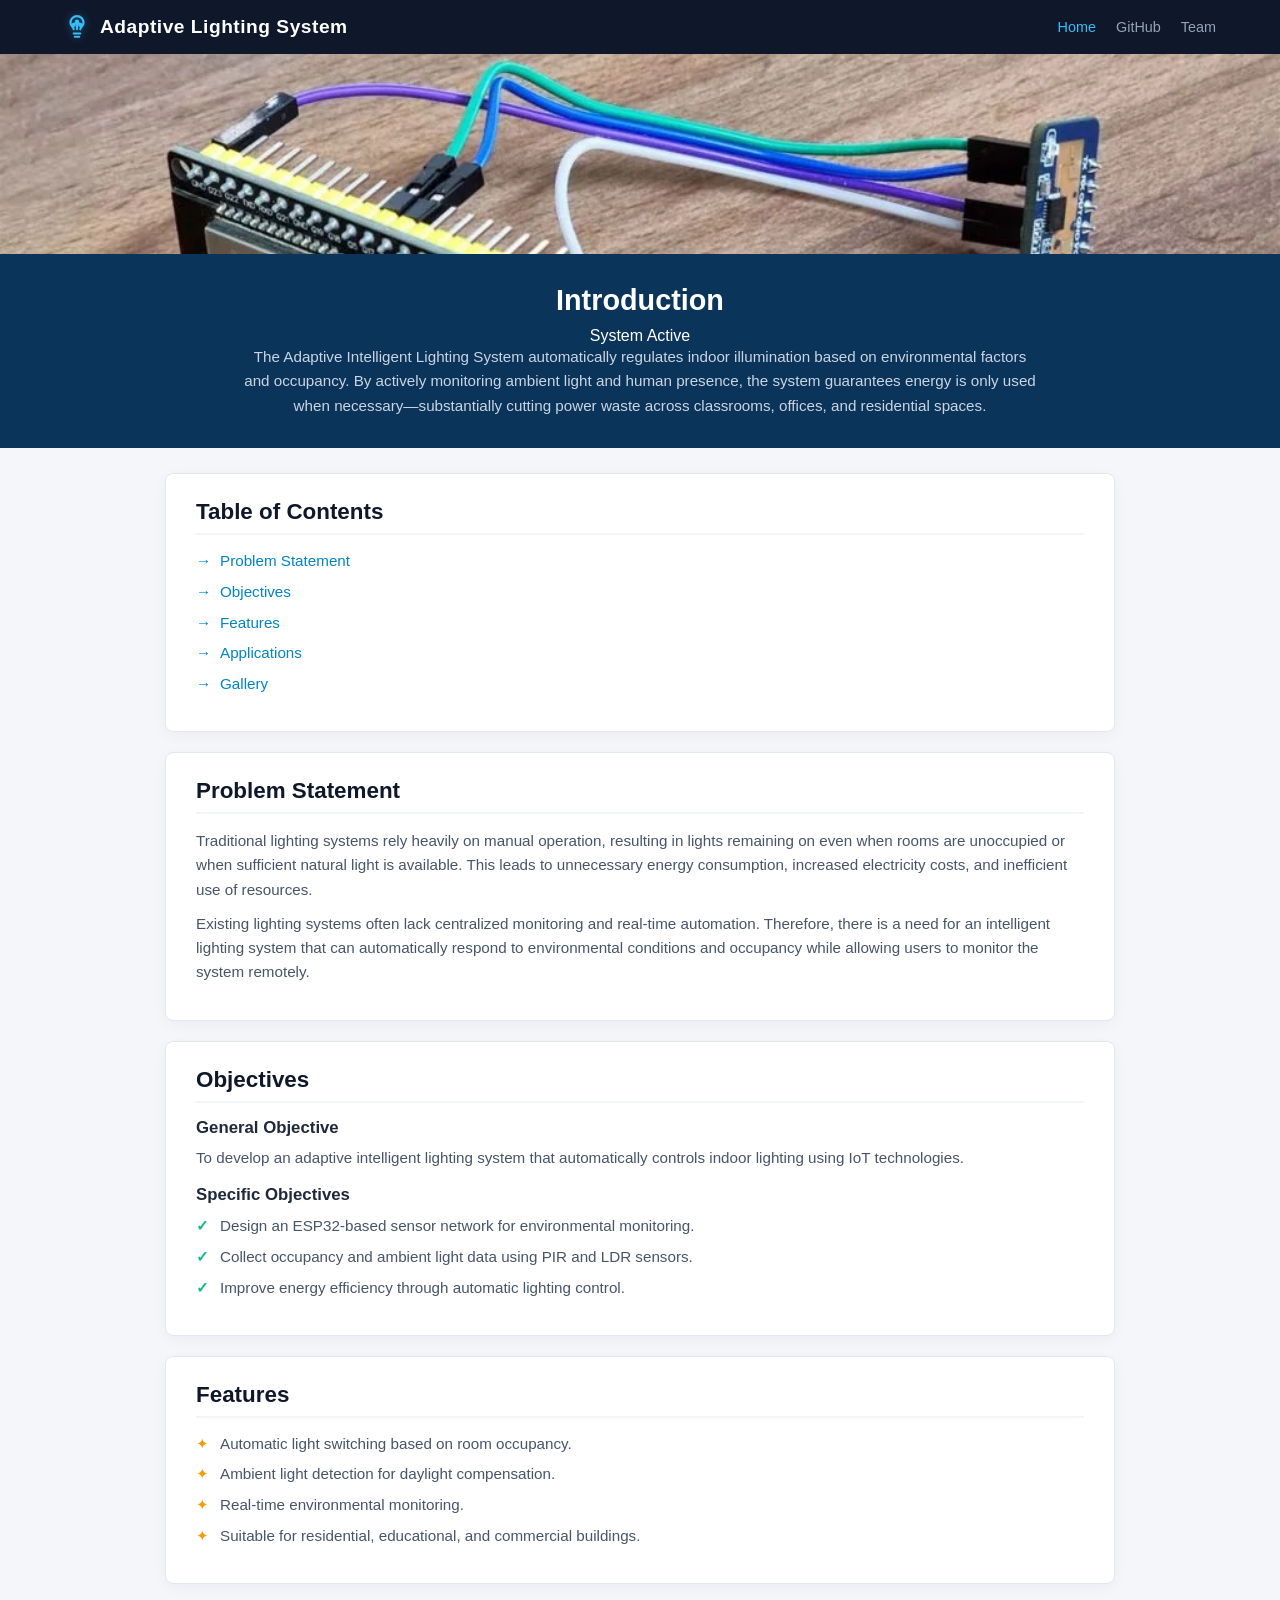
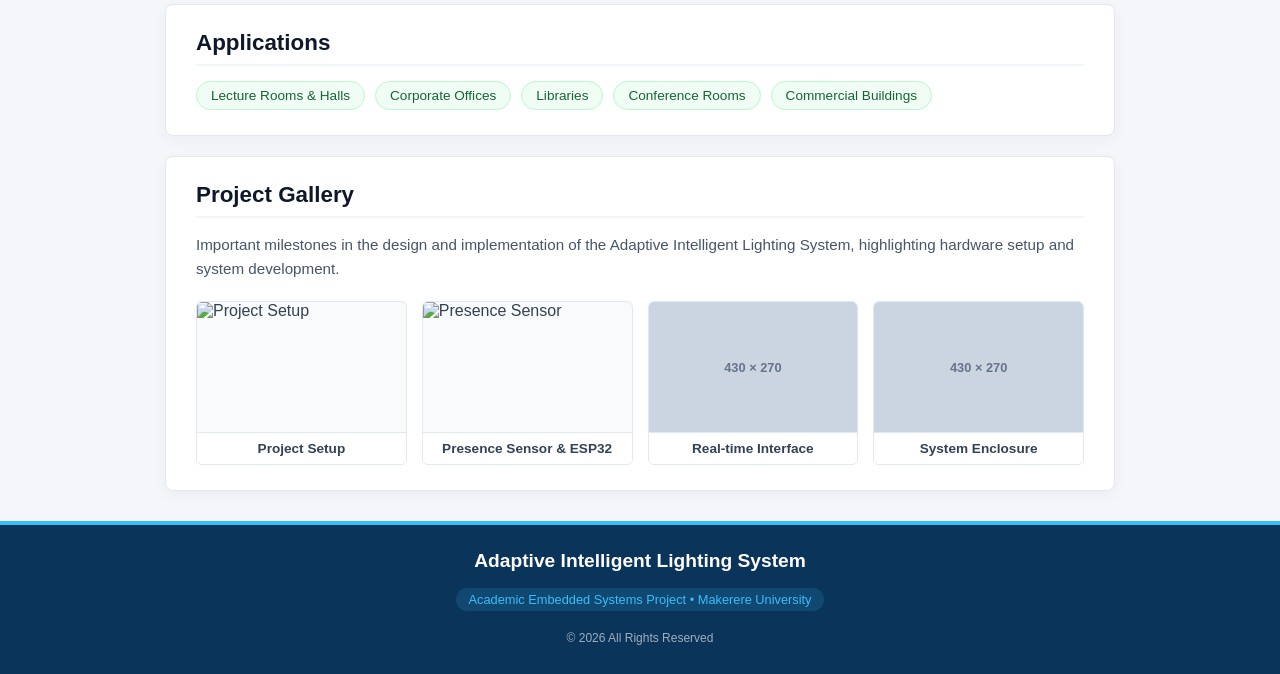
==== commit ff460b56: "Refactor code structure for improved readability and maintainability" ====
--- a/index.html
+++ b/index.html
@@ -1,7 +1,174 @@
-<!doctype html>
-<html>
+<!DOCTYPE html>
+<html lang="en">
 
 <head>
+  <meta charset="UTF-8">
+  <title>Adaptive Lighting System</title>
+  <meta name="viewport" content="width=device-width, initial-scale=1.0">
+  <link rel="stylesheet" href="css/custom.css">
+
+</head>
+
+<body>
+  <!-- Navigation Update -->
+  <!-- Navigation Update with Vector Logo -->
+  <nav class="custom-nav">
+    <div class="nav-brand">
+      <!-- SVG Icon -->
+      <svg class="nav-logo-svg" xmlns="http://www.w3.org/2000/svg" viewBox="0 0 24 24" fill="none" stroke="#38bdf8"
+        stroke-width="2" stroke-linecap="round" stroke-linejoin="round">
+        <path
+          d="M15 14c.2-1 .7-1.7 1.5-2.5 1-.9 1.5-2.2 1.5-3.5A6 6 0 0 0 6 8c0 1 .6 2.2 1.5 3.5.7.7 1.3 1.5 1.5 2.5" />
+        <line x1="9" y1="18" x2="15" y2="18" />
+        <line x1="10" y1="21" x2="14" y2="21" />
+        <circle cx="12" cy="7" r="1" fill="#38bdf8" />
+        <circle cx="9" cy="10" r="1" fill="#38bdf8" />
+        <circle cx="15" cy="10" r="1" fill="#38bdf8" />
+        <polyline points="9 10 12 7 15 10" />
+        <line x1="12" y1="7" x2="12" y2="14" />
+      </svg>
+      <span>Adaptive Lighting System</span>
+    </div>
+    <ul class="nav-links">
+      <li><a href="index.html" class="active">Home</a></li>
+      <li><a href="https://github.com" target="_blank">GitHub</a></li>
+      <li><a href="team.html">Team</a></li>
+    </ul>
+  </nav>
+  <!-- Hero Banner Image Container -->
+  <div class="hero-banner-container">
+    <img src="img/diy-presence-sensor-ld2410C-testing-wired-1024x768.jpg.webp" alt="ESP32 System Build"
+      class="hero-image">
+  </div>
+
+  <!-- Compact Intro Section -->
+  <section class="intro-section">
+    <div class="intro-grid">
+      <div class="intro-title-col">
+        <h2>Introduction</h2>
+        <span class="intro-badge">System Active</span>
+      </div>
+      <div class="intro-content-col">
+        <p>The Adaptive Intelligent Lighting System automatically regulates indoor illumination based on environmental
+          factors and occupancy. By actively monitoring ambient light and human presence, the system guarantees energy
+          is only used when necessary—substantially cutting power waste across classrooms, offices, and residential
+          spaces.</p>
+      </div>
+    </div>
+  </section>
+  <!-- Main Container for Cards -->
+  <div class="main-content-wrapper">
+
+    <!-- Table of Contents Card -->
+    <div class="info-card toc-card">
+      <h3>Table of Contents</h3>
+      <ul class="custom-list toc-list">
+        <li><a href="#problem">Problem Statement</a></li>
+        <li><a href="#objectives">Objectives</a></li>
+        <li><a href="#features">Features</a></li>
+        <li><a href="#applications">Applications</a></li>
+        <li><a href="#gallery">Gallery</a></li>
+      </ul>
+    </div>
+
+    <!-- Problem Statement Section -->
+    <div id="problem" class="info-card">
+      <h3>Problem Statement</h3>
+      <p>Traditional lighting systems rely heavily on manual operation, resulting in lights remaining on even when rooms
+        are unoccupied or when sufficient natural light is available. This leads to unnecessary energy consumption,
+        increased electricity costs, and inefficient use of resources.</p>
+      <p>Existing lighting systems often lack centralized monitoring and real-time automation. Therefore, there is a
+        need for an intelligent lighting system that can automatically respond to environmental conditions and occupancy
+        while allowing users to monitor the system remotely.</p>
+    </div>
+
+    <!-- Objectives Section -->
+    <div id="objectives" class="info-card">
+      <h3>Objectives</h3>
+      <h4>General Objective</h4>
+      <p>To develop an adaptive intelligent lighting system that automatically controls indoor lighting using IoT
+        technologies.</p>
+
+      <h4>Specific Objectives</h4>
+      <ul class="custom-list check-list">
+        <li>Design an ESP32-based sensor network for environmental monitoring.</li>
+        <li>Collect occupancy and ambient light data using PIR and LDR sensors.</li>
+        <li>Improve energy efficiency through automatic lighting control.</li>
+      </ul>
+    </div>
+
+    <!-- Features Section -->
+    <div id="features" class="info-card">
+      <h3>Features</h3>
+      <ul class="custom-list feature-list">
+        <li>Automatic light switching based on room occupancy.</li>
+        <li>Ambient light detection for daylight compensation.</li>
+        <li>Real-time environmental monitoring.</li>
+        <li>Suitable for residential, educational, and commercial buildings.</li>
+      </ul>
+    </div>
+
+    <!-- Applications Section -->
+    <div id="applications" class="info-card">
+      <h3>Applications</h3>
+      <div class="badge-grid">
+        <span class="app-badge">Lecture Rooms &amp; Halls</span>
+        <span class="app-badge">Corporate Offices</span>
+        <span class="app-badge">Libraries</span>
+        <span class="app-badge">Conference Rooms</span>
+        <span class="app-badge">Commercial Buildings</span>
+      </div>
+    </div>
+
+    <!-- Gallery Section -->
+    <div id="gallery" class="info-card">
+      <h3>Project Gallery</h3>
+      <p class="gallery-subtitle">Important milestones in the design and implementation of the Adaptive Intelligent
+        Lighting System, highlighting hardware setup and system development.</p>
+
+      <div class="compact-gallery-grid">
+        <div class="gallery-item">
+          <img src="img/setup.jpg" alt="Project Setup">
+          <div class="caption">Project Setup</div>
+        </div>
+        <div class="gallery-item">
+          <img src="css/img/diy-presence-sensor-ld2410C-testing-wired-1024x768.jpg.webp" alt="Presence Sensor">
+          <div class="caption">Presence Sensor &amp; ESP32</div>
+        </div>
+        <div class="gallery-item placeholder">
+          <div class="dummy-img">430 × 270</div>
+          <div class="caption">Real-time Interface</div>
+        </div>
+        <div class="gallery-item placeholder">
+          <div class="dummy-img">430 × 270</div>
+          <div class="caption">System Enclosure</div>
+        </div>
+      </div>
+    </div>
+
+  </div>
+
+  <!-- Compact Footer Update -->
+  <footer class="custom-footer">
+    <div class="footer-container">
+      <div class="footer-brand">
+        <h3>Adaptive Intelligent Lighting System</h3>
+        <span class="institution">Academic Embedded Systems Project • Makerere University</span>
+      </div>
+      <div class="footer-meta">
+        <p class="copyright">&copy; 2026 All Rights Reserved</p>
+      </div>
+    </div>
+  </footer>
+</body>
+
+</html>
+
+
+
+<!-- =============================================================================================================================================================================================== -->
+
+<!-- <head>
   <title>Adaptive Intelligent Lighting System</title>
   <meta charset="utf-8" name="viewport" content="width=device-width, initial-scale=1">
   <link href="https://use.fontawesome.com/releases/v5.2.0/css/all.css" media="screen" rel="stylesheet"
@@ -22,14 +189,14 @@
       font-weight: 700 !important;
     }
   </style>
-</head>
-
-<body>
+</head> -->
+
+<!-- <body>
   <div class="menu-container"></div>
-  <div class="content-container">
-    <!-------------------------------------------------------------------------------------------->
-    <!--Start Header-->
-    <div class="banner"
+  <div class="content-container"> -->
+<!-------------------------------------------------------------------------------------------->
+<!--Start Header-->
+<!-- <div class="banner"
       style="background: url('img/diy-presence-sensor-ld2410C-testing-wired-1024x768.jpg.webp') no-repeat center; background-size: cover; height: 300px;">
     </div>
     <div class="banner">
@@ -37,29 +204,23 @@
         <div class="flex-row">
           <div class="flex-item flex-column">
             <h2 class="add-top-margin-small">Introduction</h2>
-            <p class="text">
-              The Adaptive Intelligent Lighting System is designed to automatically regulate indoor lighting based on
-              the surrounding environment and room occupancy. By continuously monitoring ambient light levels and human
-              presence, the system ensures that lighting is only provided when necessary. This approach enhances user
-              comfort while reducing unnecessary energy consumption in homes, offices, classrooms, and other indoor
-              environments.
-            </p>
+            
           </div>
         </div>
       </div>
-    </div>
-    <!--End Header-->
-    <!-------------------------------------------------------------------------------------------->
-    <div class="content">
-      <div class="content-table flex-column">
-        <!-------------------------------------------------------------------------------------------->
-        <!--Start Intro-->
-        <div class="flex-row">
-          <!-- <div class="flex-item flex-column">
+    </div> -->
+<!--End Header-->
+<!-------------------------------------------------------------------------------------------->
+<!-- <div class="content">
+      <div class="content-table flex-column"> -->
+<!-------------------------------------------------------------------------------------------->
+<!--Start Intro-->
+<!-- <div class="flex-row"> -->
+<!-- <div class="flex-item flex-column">
             <img class="image" src="img/dummay-img.png">
           </div> -->
-          <div class="gallery add-top-margin-small add-bottom-margin-small">
-            <!-- <p class="text text-large">
+<!-- <div class="gallery add-top-margin-small add-bottom-margin-small"> -->
+<!-- <p class="text text-large">
             <div>
               <h2 id="team">Team</h2>
             </div>
@@ -89,7 +250,7 @@
                 </a>
               </div>
             </div> -->
-            <!-- <div class="flex-column">
+<!-- <div class="flex-column">
               <img src="img/user.png">
               <h4>Bryant</h4>
               <div>From CoCiS</div>
@@ -107,17 +268,17 @@
               <img src="#"><a target="_blank" href="javascript:void(0)"> Author 3</a> Maria at Mak CoCiS<br>
               <img src="#"><a target="_blank" href="javascript:void(0)">Author 4</a> Madrine at Mak Jinja<br>
               <img src="#"><a target="_blank" href="javascript:void(0)">Author 5</a> Charles at Mak Jinaja<br> -->
-            <!-- <img src="#"><a target="_blank" href="javascript:void(0)">Laboratory</a><br>
+<!-- <img src="#"><a target="_blank" href="javascript:void(0)">Laboratory</a><br>
               <a target="_blank" href="javascript:void(0)">Institute</a><br>
               <a target="_blank" href="javascript:void(0)">Organization</a><br>
               <a target="_blank" href="javascript:void(0)">Street Address</a><br>
               <a target="_blank" href="javascript:void(0)">City, State, Country</a> -->
-            <!-- </p> -->
-          </div>
+<!-- </p> -->
+<!-- </div>
         </div>
         <div class="flex-row">
-          <div class="flex-item flex-column">
-            <!-- <p class="text add-top-margin">
+          <div class="flex-item flex-column"> -->
+<!-- <p class="text add-top-margin">
               Phasellus viverra nulla ut metus varius laoreet. Quisque rutrum. Aenean imperdiet. Etiam ultricies nisi
               vel
               augue. Curabitur ullamcorper ultricies nisi. Nam eget dui. Etiam rhoncus. Maecenas tempus, tellus eget
@@ -126,27 +287,27 @@
               vel, luctus pulvinar, hendrerit id, lorem. Maecenas nec odio et ante tincidunt tempus. Donec vitae
               sapien ut libero venenatis faucibus. Nullam quis ante.
             </p> -->
-            <h3>Table of Content</h3>
+<!-- <h3>Table of Content</h3>
             <ul>
               <li><a href="#text-only">Problem Statement</a></li>
               <li><a href="#objectives">Objectives</a></li>
               <li><a href="#features">Features</a></li>
-              <li><a href="#appliaction">Applications</a></li>
-              <li><a href="#gallery">Gallery</a></li>
-              <!-- <li><a href="#team">Team</a></li> -->
-              <!-- <li><a href="#text-with-images-and-videos">Text with Images and Videos</a></li>
+              <li><a href="#application">Applications</a></li>
+              <li><a href="#gallery">Gallery</a></li> -->
+<!-- <li><a href="#team">Team</a></li> -->
+<!-- <li><a href="#text-with-images-and-videos">Text with Images and Videos</a></li>
               <li><a href="#iframe">Iframe</a></li>
               <li><a href="#list-of-projects">List of Projects</a></li>
               <li><a href="#gallery">Gallery (responsive size)</a></li>
               <li><a href="#masonry">Masonry (responsive size)</a></li>
               <li><a href="#survey">Survey</a></li> -->
-            </ul>
+<!-- </ul>
           </div>
-        </div>
-        <!--End Intro-->
-        <!-------------------------------------------------------------------------------------------->
-        <!--Start Text Only-->
-        <div class="flex-row">
+        </div> -->
+<!--End Intro-->
+<!-------------------------------------------------------------------------------------------->
+<!--Start Text Only-->
+<!-- <div class="flex-row">
           <div class="flex-item flex-column">
             <h2 id="text-only">Problem Statement</h2>
             <hr>
@@ -159,8 +320,8 @@
               Existing lighting systems often lack centralized monitoring and real-time automation. Therefore, there is
               a need for an intelligent lighting system that can automatically respond to environmental conditions and
               occupancy while allowing users to monitor the system remotely.
-            </p>
-            <!-- <h3>Break Long URL</h3>
+            </p> -->
+<!-- <h3>Break Long URL</h3>
             <p class="text">
               <a class="break-long-url" target="_blank"
                 href="https://www.google.com/maps/place/Carnegie+Mellon+University/@40.4430576,-79.9431263,17z/data=!4m5!3m4!1s0x8834f21f58679a9f:0x88716b461fc4daf4!8m2!3d40.4428753!4d-79.9430922">https://www.google.com/maps/place/Carnegie+Mellon+University/@40.4430576,-79.9431263,17z/data=!4m5!3m4!1s0x8834f21f58679a9f:0x88716b461fc4daf4!8m2!3d40.4428753!4d-79.9430922</a>
@@ -254,14 +415,14 @@
             </p>
           </div>
         </div> -->
-            <!--End Text Only-->
-            <!-------------------------------------------------------------------------------------------->
-            <!--Start Text with Buttons-->
-            <!-- <div class="flex-row"> -->
-            <h2 id="objectives">Objectives</h2>
-            <hr>
-            <!-- <div class="flex-item flex-column"> -->
-            <div>
+<!--End Text Only-->
+<!-------------------------------------------------------------------------------------------->
+<!--Start Text with Buttons-->
+<!-- <div class="flex-row"> -->
+<!-- <h2 id="objectives">Objectives</h2>
+            <hr> -->
+<!-- <div class="flex-item flex-column"> -->
+<!-- <div>
               <p class="text">
               <h4>General Objective</h4>
               To develop an adaptive intelligent lighting system that automatically controls indoor lighting using IoT
@@ -273,11 +434,11 @@
                 <li>Improve energy efficiency through automatic lighting control.</li>
               </ul>
               </p>
-            </div>
-            <!-- </div> -->
-            <!-- </div> -->
-
-            <div>
+            </div> -->
+<!-- </div> -->
+<!-- </div> -->
+
+<!-- <div>
               <div>
                 <h2 id="features">Features</h2>
                 <hr>
@@ -288,8 +449,8 @@
                   <li>Suitable for residential, educational, and commercial buildings.</li>
                 </ul>
               </div>
-            </div>
-            <!-- <div class="control-group">
+            </div> -->
+<!-- <div class="control-group">
               <button class="custom-button">Default</button>
               <button class="custom-button custom-button-primary">Primary</button>
               <button class="custom-button custom-button-danger">Danger</button>
@@ -362,7 +523,7 @@
               <button class="custom-button-flat pulse-danger"><img src="img/home.png"><span>Pulse</span></button>
               <button class="custom-button-flat pulse-info"><img src="img/home.png"><span>Pulse</span></button>
             </div> -->
-            <!-- <div>
+<!-- <div>
               <div>
                 <p class="text">
 
@@ -415,10 +576,10 @@
                 </p>
               </div>
             </div> -->
-            <!--End Text with Buttons-->
-            <!-------------------------------------------------------------------------------------------->
-            <!--Start Text with Images and Image buttons-->
-            <!-- <div class="flex-row">
+<!--End Text with Buttons-->
+<!-------------------------------------------------------------------------------------------->
+<!--Start Text with Images and Image buttons-->
+<!-- <div class="flex-row">
               <div class="flex-item flex-column">
                 <h2 id="images-and-image-button">Images and Image Button</h2>
                 <hr>
@@ -461,17 +622,17 @@
                 </p>
               </div>
             </div> -->
-            <!--End Text with Images and Image buttons-->
-            <!-------------------------------------------------------------------------------------------->
-            <!--Start Text around Image-->
-            <div>
-              <h2>Applications</h2>
+<!--End Text with Images and Image buttons-->
+<!-------------------------------------------------------------------------------------------->
+<!--Start Text around Image-->
+<!-- <div>
+              <h2 id="application">Applications</h2>
               <hr>
-              <div class="flex-item flex-column">
-
-
-                <!-- <img class="image image-wrap-text max-width-400" src="img/dummay-img.png"> -->
-                <ul>
+              <div class="flex-item flex-column"> -->
+
+
+<!-- <img class="image image-wrap-text max-width-400" src="img/dummay-img.png"> -->
+<!-- <ul>
                   Lecture Rooms or halls<br>
                   Offices<br>
                   Libraries<br>
@@ -480,12 +641,12 @@
                 </ul>
 
               </div>
-            </div>
-            <!--End Text around Image-->
-            <!-------------------------------------------------------------------------------------------->
-            <!-- </div> -->
-            <!-- </div> -->
-            <!-- <div class="banner"
+            </div> -->
+<!--End Text around Image-->
+<!-------------------------------------------------------------------------------------------->
+<!-- </div> -->
+<!-- </div> -->
+<!-- <div class="banner"
           style="background: url('img/diy-presence-sensor-ld2410-testing-wired-1024x768.jpg.webp') no-repeat center; background-size: cover; height: 500px;">
           <div class="banner-table flex-column" style="background-color: rgba(0, 0, 0, 0.5);">
 
@@ -506,16 +667,16 @@
             </div>
           </div>
         </div> -->
-            <!-- <div class="content">
+<!-- <div class="content">
           <div class="content-table flex-column">
             ---------------------------------------------------------------------------------------- -->
-            <!--Start Text with Centered Image and Table-->
-            <!-- <div class="flex-row"> -->
-            <!-- <div class="flex-item flex-column">
+<!--Start Text with Centered Image and Table-->
+<!-- <div class="flex-row"> -->
+<!-- <div class="flex-item flex-column">
                 <h2 id="centered-image-and-table" class="no-top-margin">Centered Image and Table</h2>
                 <hr>
                 <!-- <p class="text"> -->
-            <!-- Li Europan lingues es membres del sam familie. Lor separat existentie es un myth. Por scientie,
+<!-- Li Europan lingues es membres del sam familie. Lor separat existentie es un myth. Por scientie,
                   musica,
                   sport etc, litot Europa usa li sam vocabular. Li lingues differe solmen in li grammatica, li
                   pronunciation
@@ -523,7 +684,7 @@
                   li plu commun vocabules. Omnicos directe al desirabilite de un nov lingua franca: On refusa continuar
                   payar
                   custosi traductores. At solmen va esser. -->
-            <!-- </p>
+<!-- </p>
                 <p class="text text-center graph-title">
                   This image does not scroll and only scale.
                 </p>
@@ -531,7 +692,7 @@
                 <p class="text text-center graph-title">
                   This image scrolls on mobile with a fixed height.
                 </p> -->
-            <!-- <div class="scrollable-image-container center add-top-margin-small">
+<!-- <div class="scrollable-image-container center add-top-margin-small">
                   <img class="scrollable-image center" src="img/dummay-img.png">
                 </div>
                 <p class="text">
@@ -548,7 +709,7 @@
                 <p class="text text-center graph-title">
                   This is the title for the bottom scrollable table.
                 </p> -->
-            <!-- <div class="custom-table-container center add-top-margin-small">
+<!-- <div class="custom-table-container center add-top-margin-small">
                   <table class="custom-table">
                     <thead>
                       <tr class="bg-color-gray">
@@ -594,10 +755,10 @@
                     </tfoot>
                   </table>
                 </div> -->
-            <!-- <p class="text text-center graph-title">
+<!-- <p class="text text-center graph-title">
                   This is the title for the bottom very long scrollable table.
                 </p> -->
-            <!-- <div class="custom-table-container center add-top-margin-small">
+<!-- <div class="custom-table-container center add-top-margin-small">
                   <table class="custom-table">
                     <thead>
                       <tr class="bg-color-gray">
@@ -719,7 +880,7 @@
                     </tfoot>
                   </table>
                 </div> -->
-            <!-- <p class="text">
+<!-- <p class="text">
                   Li Europan lingues es membres del sam familie. Lor separat existentie es un myth. Por scientie,
                   musica,
                   sport etc, litot Europa usa li sam vocabular. Li lingues differe solmen in li grammatica, li
@@ -731,10 +892,10 @@
                 </p>
               </div>
             </div> -->
-            <!--End Text with Centered Image and Table-->
-            <!-------------------------------------------------------------------------------------------->
-            <!--Start Text with Adaptive Image-->
-            <!-- <div class="flex-row">
+<!--End Text with Centered Image and Table-->
+<!-------------------------------------------------------------------------------------------->
+<!--Start Text with Adaptive Image-->
+<!-- <div class="flex-row">
               <div class="flex-item flex-column">
                 <h2 id="adaptive-image">Adaptive Image</h2>
                 <hr>
@@ -764,10 +925,10 @@
               </div>
             </div>
             <!--End Text with Adaptive Image-->
-            <!-------------------------------------------------------------------------------------------->
-            <!-- </div> -->
-            <!-- </div> -->
-            <!-- <div class="banner"
+<!-------------------------------------------------------------------------------------------->
+<!-- </div> -->
+<!-- </div> -->
+<!-- <div class="banner"
           style="background: url('img/dummy-background.jpeg') no-repeat center; background-size: cover; height: 500px;">
         </div>
         <div class="banner">
@@ -776,7 +937,7 @@
               <div class="flex-item flex-column">
                 <h2 class="add-top-margin-small">This is the two banner area with photo</h2>
                 <p class="text"> -->
-            <!-- Phasellus viverra nulla ut metus varius laoreet. Quisque rutrum. Aenean imperdiet. Etiam ultricies
+<!-- Phasellus viverra nulla ut metus varius laoreet. Quisque rutrum. Aenean imperdiet. Etiam ultricies
                   nisi
                   vel
                   augue. Curabitur ullamcorper ultricies nisi. Nam eget dui. Etiam rhoncus. Maecenas tempus, tellus eget
@@ -788,9 +949,9 @@
         </div>
         <div class="content">
           <div class="content-table flex-column"> -->
-            <!-------------------------------------------------------------------------------------------->
-            <!--Start Text with Images and Videos-->
-            <!-- <div class="flex-row">
+<!-------------------------------------------------------------------------------------------->
+<!--Start Text with Images and Videos-->
+<!-- <div class="flex-row">
               <div class="flex-item flex-column">
                 <h2 id="text-with-images-and-videos" class="no-top-margin">Text with Images and Videos</h2>
                 <hr>
@@ -820,7 +981,7 @@
                   dolor
                   sit amet, consectetur, adipisci velit, sed quia non numquam eius modi tempora incidunt ut labore et
                   dolore -->
-            <!-- magnam aliquam quaerat voluptatem. Sed ut perspiciatis unde.
+<!-- magnam aliquam quaerat voluptatem. Sed ut perspiciatis unde.
                 </p>
               </div>
             </div>
@@ -914,10 +1075,10 @@
                 </p>
               </div>
             </div> -->
-            <!--End Text with Images and Videos-->
-            <!-------------------------------------------------------------------------------------------->
-            <!--Start Text with Iframe-->
-            <!-- <div class="flex-row">
+<!--End Text with Images and Videos-->
+<!-------------------------------------------------------------------------------------------->
+<!--Start Text with Iframe-->
+<!-- <div class="flex-row">
               <div class="flex-item flex-column">
                 <h2 id="iframe">Iframe</h2>
                 <hr>
@@ -942,10 +1103,10 @@
                 </p>
               </div>
             </div> -->
-            <!--END Text with Iframe-->
-            <!-------------------------------------------------------------------------------------------->
-            <!--Start List of Projects-->
-            <!-- <div class="flex-row">
+<!--END Text with Iframe-->
+<!-------------------------------------------------------------------------------------------->
+<!--Start List of Projects-->
+<!-- <div class="flex-row">
               <div class="flex-item flex-column full-width">
                 <h2 id="list-of-projects">List of Projects</h2>
                 <hr>
@@ -999,10 +1160,10 @@
                 </p>
               </div>
             </div> -->
-            <!--End List of Projects-->
-            <!-------------------------------------------------------------------------------------------->
-            <!--Start Gallery-->
-            <div class="flex-row">
+<!--End List of Projects-->
+<!-------------------------------------------------------------------------------------------->
+<!--Start Gallery-->
+<!-- <div class="flex-row">
               <div class="flex-item flex-column">
                 <h2 id="gallery">Gallery </h2>
                 <hr>
@@ -1041,8 +1202,8 @@
               <a href="javascript:void(0)" class="flex-column"><img src="img/dummay-img.png">
                 <div>Image Caption</div>
               </a>
-            </div>
-            <!-- <div class="flex-row">
+            </div> -->
+<!-- <div class="flex-row">
               <div class="flex-item flex-column">
                 <p class="text">
                  
@@ -1050,7 +1211,7 @@
               </div>
             </div>
              -->
-            <!-- <div class="gallery add-top-margin-small add-bottom-margin-small">
+<!-- <div class="gallery add-top-margin-small add-bottom-margin-small">
 
               <div class="flex-column">
                 <img src="img/dummay-img.png">
@@ -1093,7 +1254,7 @@
                 </div>
               </div>
             </div> -->
-            <!-- <div class="flex-row">
+<!-- <div class="flex-row">
               <div class="flex-item flex-column">
                 <p class="text">
                   Phasellus viverra nulla ut metus varius laoreet. Quisque rutrum. Aenean imperdiet. Etiam ultricies
@@ -1107,9 +1268,9 @@
               </div>
             </div>
             End Gallery -->
-            <!-------------------------------------------------------------------------------------------->
-            <!--Start Masonry-->
-            <!-- <div class="flex-row">
+<!-------------------------------------------------------------------------------------------->
+<!--Start Masonry-->
+<!-- <div class="flex-row">
               <div class="flex-item flex-column">
                 <h2 id="masonry">Masonry (responsive size)</h2>
                 <hr>
@@ -1124,7 +1285,7 @@
                 </p>
               </div>
             </div> -->
-            <!-- <div class="masonry add-top-margin-small add-bottom-margin-small">
+<!-- <div class="masonry add-top-margin-small add-bottom-margin-small">
               <figure>
                 <img
                   src="https://images.unsplash.com/photo-1485182708500-e8f1f318ba72?ixlib=rb-1.2.1&amp;ixid=MnwxMjA3fDB8MHxwaG90by1wYWdlfHx8fGVufDB8fHx8&amp;auto=format&amp;fit=crop&amp;w=1820&amp;q=80">
@@ -1189,7 +1350,7 @@
                 <figcaption>Vestibulum purus quam, scelerisque ut.</figcaption>
               </figure>
             </div> -->
-            <div class="flex-row">
+<!-- <div class="flex-row">
               <div class="flex-item flex-column">
                 <p class="text">
                   Phasellus viverra nulla ut metus varius laoreet. Quisque rutrum. Aenean imperdiet. Etiam ultricies
@@ -1201,11 +1362,11 @@
                   vel, luctus pulvinar, hendrerit id, lorem.
                 </p>
               </div>
-            </div>
-            <!--End Masonry-->
-            <!-------------------------------------------------------------------------------------------->
-            <!--Start Survey-->
-            <!-- <div class="flex-row">
+            </div> -->
+<!--End Masonry-->
+<!-------------------------------------------------------------------------------------------->
+<!--Start Survey-->
+<!-- <div class="flex-row">
               <div class="flex-item flex-column">
                 <h2 id="survey">Survey</h2>
                 <hr>
@@ -1303,10 +1464,10 @@
                 </p>
               </div>
             </div> -->
-            <!-- End Survey -->
-            <!-------------------------------------------------------------------------------------------->
-            <!--Start Credits-->
-            <!-- <div class="flex-row">
+<!-- End Survey -->
+<!-------------------------------------------------------------------------------------------->
+<!--Start Credits-->
+<!-- <div class="flex-row">
               <div class="flex-item flex-item-stretch flex-column">
                 <p class="text text-small text-italic add-top-margin-large">
                   Credits: <span class="highlight-text">Organization One</span>: Author One and Author Two / <span
@@ -1314,12 +1475,12 @@
                 </p>
               </div>
             </div> -->
-            <!--End Credits-->
-            <!-------------------------------------------------------------------------------------------->
-          </div>
+<!--End Credits-->
+<!-------------------------------------------------------------------------------------------->
+<!-- </div>
         </div>
         <div class="footer-container"></div>
       </div>
 </body>
 
-</html>+</html> -->
--- a/css/custom.css
+++ b/css/custom.css
@@ -0,0 +1,794 @@
+/*************************************************************************
+ * Your custom CSS file
+ *************************************************************************/
+
+.custom-dropdown {
+  width: 240px;
+}
+
+.custom-textbox {
+  width: 240px;
+}
+
+#dialog-1,
+#dialog-2,
+#dialog-3,
+#dialog-4,
+#share-dialog {
+  display: none;
+}
+
+#share-url {
+  width: 100%;
+  -webkit-touch-callout: default !important;
+  -webkit-user-select: text !important;
+  -khtml-user-select: text !important;
+  -moz-user-select: text !important;
+  -ms-user-select: text !important;
+  user-select: text !important;
+}
+
+#share-url-copy-prompt {
+  display: none;
+  color: #007bff;
+}
+
+/* Team Section Styling */
+.team-grid {
+  display: flex;
+  flex-wrap: wrap;
+  gap: 35px;
+  justify-content: center;
+  margin: 40px auto;
+  max-width: 1200px;
+}
+
+/* Base Team Card Styling with smooth animations */
+.team-card {
+  background-color: #ffffff;
+  border: 1px solid #eef2f6;
+  border-radius: 16px;
+  width: 290px;
+  display: flex;
+  flex-direction: column;
+  align-items: center;
+  text-align: center;
+  padding: 30px 24px;
+  box-shadow: 0 4px 20px rgba(0, 0, 0, 0.03);
+  position: relative;
+  overflow: hidden;
+  transition: all 0.4s cubic-bezier(0.165, 0.84, 0.44, 1);
+}
+
+/* Glow effects based on roles when hovering */
+.team-card:hover {
+  transform: translateY(-8px);
+}
+
+.firmware-theme:hover {
+  box-shadow: 0 15px 30px rgba(0, 123, 255, 0.15);
+  border-color: #007bff;
+}
+
+.dashboard-theme:hover {
+  box-shadow: 0 15px 30px rgba(74, 20, 140, 0.12);
+  border-color: #4a148c;
+}
+
+.solar-theme:hover {
+  box-shadow: 0 15px 30px rgba(255, 152, 0, 0.18);
+  border-color: #ff9800;
+}
+
+.sensing-theme:hover {
+  box-shadow: 0 15px 30px rgba(0, 150, 136, 0.15);
+  border-color: #009688;
+}
+
+.comms-theme:hover {
+  box-shadow: 0 15px 30px rgba(233, 30, 99, 0.15);
+  border-color: #e91e63;
+}
+
+/* Dynamic Subsystem Header Titles */
+.section-title {
+  text-align: center;
+  font-size: 2.2rem;
+  color: #1a202c;
+  margin-bottom: 8px;
+}
+
+.section-subtitle {
+  text-align: center;
+  color: #718096;
+  font-size: 1.05rem;
+  max-width: 650px;
+  margin: 0 auto 20px auto;
+  line-height: 1.6;
+}
+
+.accent-line {
+  border: 0;
+  height: 3px;
+  background: linear-gradient(90deg, transparent, #007bff, transparent);
+  width: 200px;
+  margin: 0 auto 30px auto;
+}
+
+/* Interactive Avatars */
+.member-avatar {
+  width: 110px;
+  height: 110px;
+  border-radius: 50%;
+  overflow: hidden;
+  background-color: #f7fafc;
+  margin-bottom: 20px;
+  border: 4px solid #f1f5f9;
+  transition: all 0.4s ease;
+}
+
+.team-card:hover .member-avatar {
+  border-color: inherit;
+  transform: scale(1.05);
+}
+
+.member-avatar img {
+  width: 100%;
+  height: 100%;
+  object-fit: cover;
+}
+
+/* Card Text Element Typographies */
+.member-info h3 {
+  font-size: 1.3rem;
+  color: #2d3748;
+  margin: 0 0 4px 0;
+  font-weight: 700;
+}
+
+.member-role {
+  display: block;
+  font-size: 0.85rem;
+  font-weight: 700;
+  text-transform: uppercase;
+  letter-spacing: 0.8px;
+  margin-bottom: 4px;
+}
+
+/* Color codes matching themes */
+.firmware-theme .member-role {
+  color: #007bff;
+}
+
+.dashboard-theme .member-role {
+  color: #4a148c;
+}
+
+.solar-theme .member-role {
+  color: #ff9800;
+}
+
+.sensing-theme .member-role {
+  color: #009688;
+}
+
+.comms-theme .member-role {
+  color: #e91e63;
+}
+
+.member-tagline {
+  display: block;
+  font-style: italic;
+  color: #a0aec0;
+  font-size: 0.85rem;
+  margin-bottom: 16px;
+}
+
+.member-description {
+  font-size: 0.9rem;
+  color: #4a5568;
+  line-height: 1.6;
+  margin: 0 0 24px 0;
+  min-height: 85px;
+  /* Ensures symmetric card scaling */
+}
+
+/* Social Icon Interactions */
+.member-links {
+  display: flex;
+  gap: 16px;
+  justify-content: center;
+}
+
+.social-icon {
+  color: #a0aec0;
+  font-size: 1.15rem;
+  text-decoration: none;
+  transition: color 0.2s ease, transform 0.2s ease;
+}
+
+.social-icon:hover {
+  transform: scale(1.2);
+}
+
+.firmware-theme .social-icon:hover {
+  color: #007bff;
+}
+
+.dashboard-theme .social-icon:hover {
+  color: #4a148c;
+}
+
+.solar-theme .social-icon:hover {
+  color: #ff9800;
+}
+
+.sensing-theme .social-icon:hover {
+  color: #009688;
+}
+
+.comms-theme .social-icon:hover {
+  color: #e91e63;
+}
+
+/* Responsive adjustments for phones & small tablets */
+@media (max-width: 992px) {
+  .team-grid {
+    gap: 25px;
+    padding: 0 20px;
+  }
+}
+
+@media (max-width: 650px) {
+  .team-grid {
+    flex-direction: column;
+    align-items: center;
+  }
+
+  .team-card {
+    width: 100%;
+    max-width: 340px;
+  }
+}
+
+/* ==========================================================================
+   Page Background & Global Canvas Overhaul
+   ========================================================================== */
+body {
+  background-color: #f5f7fb !important;
+  /* Forces a distinct contrast so white cards pop */
+}
+
+/* ==========================================================================
+   Premium Header Section Upgrade
+   ========================================================================== */
+.custom-project-header {
+  background: linear-gradient(135deg, #0b345b 0%, #164e83 100%);
+  border-radius: 12px;
+  padding: 50px 20px;
+  text-align: center;
+  box-shadow: 0 10px 25px rgba(11, 52, 91, 0.15);
+  margin: 20px auto 40px auto;
+  max-width: 100%;
+  position: relative;
+  overflow: hidden;
+}
+
+/* The Adaptive Lighting "Glow Accent Line" at the bottom of the header */
+.custom-project-header::after {
+  content: '';
+  position: absolute;
+  bottom: 0;
+  left: 0;
+  width: 100%;
+  height: 4px;
+  background: linear-gradient(90deg, #007bff, #00d2ff, #009688);
+}
+
+/* Header Typography */
+.custom-project-header h1 {
+  color: #ffffff !important;
+  font-family: 'Open Sans Condensed', sans-serif;
+  font-size: 2.5rem;
+  font-weight: 700;
+  letter-spacing: 1.5px;
+  margin: 0 0 10px 0;
+  text-transform: uppercase;
+  text-shadow: 0 2px 8px rgba(0, 0, 0, 0.2);
+}
+
+.custom-project-header .header-subtitle {
+  color: #a3c7eb;
+  font-family: 'Open Sans', sans-serif;
+  font-size: 1.1rem;
+  font-weight: 400;
+  margin: 0;
+  letter-spacing: 0.8px;
+  opacity: 0.9;
+}
+
+/* ==========================================================================
+   Card Layout Fix for Content Visibility
+   ========================================================================== */
+.team-card {
+  background-color: #ffffff !important;
+  /* Keeps cards crisp white against the new background */
+  border: 1px solid #e2e8f0 !important;
+  box-shadow: 0 4px 15px rgba(0, 0, 0, 0.04) !important;
+}
+/* =========================================================== */
+/* CSS for the index.html header section has been added to enhance the visual appeal and ensure consistency with the overall design theme. The team section has been styled to provide a modern, interactive experience for users, with hover effects and responsive design considerations. */
+/* ================================================= */
+
+
+/* ==========================================================================
+   1. Global Reset & Page Canvas
+   ========================================================================== */
+body {
+  background-color: #f4f6fa !important; /* Soft off-white to make white cards pop */
+  font-family: 'Open Sans', sans-serif;
+  color: #334155;
+  margin: 0;
+  padding: 0;
+}
+
+/* ==========================================================================
+   2. Modernized Navigation Bar
+   ========================================================================== */
+.custom-nav {
+  background: #0f172a;
+  display: flex;
+  justify-content: space-between;
+  align-items: center;
+  padding: 14px 5%; /* Snug vertical padding */
+  box-shadow: 0 4px 12px rgba(0,0,0,0.1);
+}
+
+.nav-brand {
+  display: flex;
+  align-items: center;
+  gap: 10px;
+  color: #ffffff;
+  font-weight: 700;
+  font-size: 1.2rem;
+  letter-spacing: 0.5px;
+}
+
+/* Glow-effect lightbulb vector logo */
+.nav-logo-svg {
+  width: 26px;
+  height: 26px;
+  display: inline-block;
+  vertical-align: middle;
+  filter: drop-shadow(0 0 4px rgba(56, 189, 248, 0.4));
+  transition: transform 0.3s ease, filter 0.3s ease;
+}
+
+.nav-brand:hover .nav-logo-svg {
+  transform: rotate(10deg) scale(1.1);
+  filter: drop-shadow(0 0 8px rgba(56, 189, 248, 0.8));
+}
+
+.nav-links {
+  list-style: none;
+  display: flex;
+  gap: 20px;
+  margin: 0;
+  padding: 0;
+}
+
+.nav-links a {
+  color: #94a3b8;
+  text-decoration: none;
+  font-size: 0.9rem;
+  font-weight: 500;
+  transition: color 0.3s ease;
+}
+
+.nav-links a:hover, .nav-links a.active {
+  color: #38bdf8; /* Accent Blue */
+}
+
+/* ==========================================================================
+   3. Low-Profile Hero Banner
+   ========================================================================== */
+.hero-banner-container {
+  width: 100%;
+  height: 200px; /* Shrunk down so it doesn't swallow the viewport */
+  overflow: hidden;
+  position: relative;
+  background-color: #0f172a;
+}
+
+.hero-image {
+  width: 100%;
+  height: 100%;
+  object-fit: cover;
+  object-position: center 35%; /* Frames the ESP32 circuit perfectly */
+  display: block;
+}
+
+/* ==========================================================================
+   4. Simple Vertical Intro Block (Tight Spacing)
+   ========================================================================== */
+.intro-section {
+  background: #0b345b; /* Reverted to solid professional brand blue */
+  color: #ffffff;
+  padding: 30px 20px; /* Tight, compact padding */
+  text-align: center;
+}
+
+.intro-section h2 {
+  font-size: 1.8rem;
+  margin: 0 0 10px 0;
+  font-weight: 700;
+}
+
+.intro-section p {
+  max-width: 800px;
+  margin: 0 auto;
+  font-size: 0.95rem;
+  line-height: 1.6;
+  color: #cbd5e1;
+}
+
+/* ==========================================================================
+   5. Clean Main Layout & Content Cards
+   ========================================================================== */
+.main-content-wrapper {
+  max-width: 950px;
+  margin: 25px auto; /* Reduced margin to bring content up closer */
+  padding: 0 15px;
+}
+
+.info-card {
+  background: #ffffff;
+  border-radius: 8px;
+  padding: 25px 30px; /* Compact internal card padding */
+  margin-bottom: 20px; /* Reduced gap between cards */
+  box-shadow: 0 4px 15px rgba(15, 23, 42, 0.04);
+  border: 1px solid #e2e8f0;
+}
+
+.info-card h3 {
+  color: #0f172a;
+  font-size: 1.4rem;
+  margin-top: 0;
+  margin-bottom: 15px;
+  border-bottom: 2px solid #f1f5f9;
+  padding-bottom: 8px;
+}
+
+.info-card h4 {
+  color: #1e293b;
+  font-size: 1.05rem;
+  margin-top: 15px;
+  margin-bottom: 8px;
+}
+
+.info-card p {
+  line-height: 1.6;
+  color: #475569;
+  font-size: 0.95rem;
+  margin: 0 0 10px 0;
+}
+
+/* ==========================================================================
+   6. Custom Lists
+   ========================================================================== */
+.custom-list {
+  list-style: none;
+  padding: 0;
+  margin: 10px 0;
+}
+
+.custom-list li {
+  position: relative;
+  padding-left: 24px;
+  margin-bottom: 8px;
+  line-height: 1.5;
+  color: #475569;
+  font-size: 0.95rem;
+}
+
+/* List Icons */
+.toc-list li::before {
+  content: '→';
+  position: absolute;
+  left: 0;
+  color: #0284c7;
+  font-weight: bold;
+}
+
+.toc-list a {
+  color: #0284c7;
+  text-decoration: none;
+  font-weight: 500;
+}
+
+.toc-list a:hover {
+  text-decoration: underline;
+}
+
+.check-list li::before {
+  content: '✓';
+  position: absolute;
+  left: 0;
+  color: #10b981;
+  font-weight: bold;
+}
+
+.feature-list li::before {
+  content: '✦';
+  position: absolute;
+  left: 0;
+  color: #f59e0b;
+}
+
+/* ==========================================================================
+   7. Application Badges
+   ========================================================================== */
+.badge-grid {
+  display: flex;
+  flex-wrap: wrap;
+  gap: 10px;
+  margin-top: 12px;
+}
+
+.app-badge {
+  background: #f0fdf4;
+  color: #166534;
+  border: 1px solid #bbf7d0;
+  padding: 6px 14px;
+  border-radius: 20px;
+  font-size: 0.85rem;
+  font-weight: 500;
+  transition: all 0.2s ease;
+}
+
+.app-badge:hover {
+  background: #166534;
+  color: #ffffff;
+  transform: translateY(-1px);
+}
+
+/* ==========================================================================
+   8. Gallery Grid
+   ========================================================================== */
+.compact-gallery-grid {
+  display: grid;
+  grid-template-columns: repeat(auto-fit, minmax(200px, 1fr));
+  gap: 15px;
+  margin-top: 20px;
+}
+
+.gallery-item {
+  background: #f8fafc;
+  border: 1px solid #e2e8f0;
+  border-radius: 6px;
+  overflow: hidden;
+  transition: transform 0.2s ease;
+}
+
+.gallery-item:hover {
+  transform: translateY(-2px);
+}
+
+.gallery-item img, .dummy-img {
+  width: 100%;
+  height: 130px;
+  object-fit: cover;
+  display: block;
+}
+
+.dummy-img {
+  background: #cbd5e1;
+  color: #64748b;
+  display: flex;
+  align-items: center;
+  justify-content: center;
+  font-weight: bold;
+  font-size: 0.8rem;
+}
+
+.gallery-item .caption {
+  padding: 8px;
+  font-size: 0.85rem;
+  font-weight: 600;
+  text-align: center;
+  color: #334155;
+  background: #ffffff;
+  border-top: 1px solid #e2e8f0;
+}
+
+/* ==========================================================================
+   9. Clean Stacked Footer (Tight Padding)
+   ========================================================================== */
+.custom-footer {
+  background: #0b345b; /* Reverted to match the solid blue introduction */
+  color: #ffffff;
+  text-align: center;
+  padding: 25px 20px; /* Compact padding */
+  margin-top: 30px; /* Slashed empty white space above footer */
+  border-top: 4px solid #38bdf8;
+}
+
+.custom-footer h3 {
+  color: #ffffff;
+  margin: 0 0 6px 0;
+  font-size: 1.2rem;
+  font-weight: 600;
+}
+
+.custom-footer p {
+  margin: 4px 0;
+  font-size: 0.9rem;
+  opacity: 0.9;
+}
+
+.custom-footer .institution {
+  display: inline-block;
+  margin: 10px 0;
+  font-size: 0.8rem;
+  background: rgba(56, 189, 248, 0.15);
+  padding: 4px 12px;
+  border-radius: 15px;
+  color: #38bdf8;
+  font-weight: 500;
+}
+
+.custom-footer .copyright {
+  font-size: 0.75rem;
+  opacity: 0.6;
+  margin-top: 10px;
+}
+
+/* ==========================================================================
+   10. Team Page Specific Styles (Compact Grid & Badges)
+   ========================================================================== */
+.team-grid {
+  display: grid;
+  grid-template-columns: repeat(auto-fit, minmax(280px, 1fr));
+  gap: 20px;
+  margin-top: 25px;
+}
+
+/* Transform standard card to team profile style */
+.team-card {
+  text-align: center;
+  padding: 25px 20px !important;
+  margin-bottom: 0 !important; /* Managed by grid gap */
+  transition: transform 0.2s ease, box-shadow 0.2s ease;
+}
+
+.team-card:hover {
+  transform: translateY(-3px);
+  box-shadow: 0 6px 20px rgba(15, 23, 42, 0.08);
+}
+
+/* Minimalist Letter-Avatar */
+.team-avatar {
+  width: 60px;
+  height: 60px;
+  background-color: #f1f5f9;
+  border: 2px solid #cbd5e1;
+  color: #0f172a;
+  border-radius: 50%;
+  display: flex;
+  align-items: center;
+  justify-content: center;
+  font-size: 1.5rem;
+  font-weight: 700;
+  margin: 0 auto 15px auto;
+}
+
+.team-card h3 {
+  font-size: 1.25rem;
+  margin: 0 0 8px 0 !important;
+  border: none !important;
+  padding: 0 !important;
+}
+
+.team-card p {
+  font-size: 0.88rem;
+  line-height: 1.5;
+  color: #64748b;
+  margin: 12px 0 0 0;
+}
+
+/* Visual Role Badges */
+.role-badge {
+  display: inline-block;
+  padding: 4px 12px;
+  border-radius: 12px;
+  font-size: 0.75rem;
+  font-weight: 600;
+  text-transform: uppercase;
+  letter-spacing: 0.5px;
+}
+
+.role-badge.designer {
+  background: #f0fdfa;
+  color: #0d9488;
+  border: 1px solid #ccfbf1;
+}
+
+.role-badge.doc {
+  background: #eff6ff;
+  color: #2563eb;
+  border: 1px solid #dbeafe;
+}
+
+.role-badge.hardware {
+  background: #fffbeb;
+  color: #d97706;
+  border: 1px solid #fef3c7;
+}
+
+.role-badge.firmware {
+  background: #faf5ff;
+  color: #7c3aed;
+  border: 1px solid #f3e8ff;
+}
+
+.role-badge.qa {
+  background: #f0fdf4;
+  color: #16a34a;
+  border: 1px solid #dcfce7;
+}
+
+/* ==========================================================================
+   Ultimate Team Page Layout & Broken Image Fixes (REVISED & ISOLATED)
+   ========================================================================= */
+
+/* 1. Force ONLY the team grid to wrap and prevent horizontal stretching */
+.team-grid {
+  display: flex !important;
+  flex-wrap: wrap !important; /* Forces cards to wrap to the next line */
+  flex-direction: row !important;
+  justify-content: center !important;
+  gap: 25px !important;
+  white-space: normal !important;
+  width: 100% !important;
+  max-width: 1100px !important;
+  margin: 0 auto !important;
+}
+
+/* Prevent the parent flex container from locking into a single un-wrapped line */
+.flex-row {
+  flex-wrap: wrap !important;
+}
+
+/* 2. Standardize ONLY team card widths so they don't stretch or shrink weirdly */
+.team-card {
+  flex: 1 1 280px !important; /* Grows/shrinks, but keeps a neat baseline width */
+  max-width: 320px !important; /* Prevents cards from getting bloated on wide screens */
+  box-sizing: border-box !important;
+  white-space: normal !important;
+}
+
+/* 3. Perfect Circle Avatars with Automatic Silhouette Fallback */
+.member-avatar {
+  width: 110px !important;
+  height: 110px !important;
+  border-radius: 50% !important;
+  overflow: hidden !important;
+  margin: 0 auto 20px auto !important;
+  border: 4px solid #f1f5f9 !important;
+  box-shadow: 0 4px 10px rgba(15, 23, 42, 0.06) !important;
+  transition: all 0.4s ease !important;
+  
+  /* Fallback: Shows your user.png silhouette if the real photo file is missing */
+  background-image: url('../img/user.png') !important;
+  background-size: cover !important;
+  background-position: center !important;
+  background-color: #cbd5e1 !important; 
+}
+
+/* Align the actual image perfectly to match the wrapper size */
+.member-avatar img {
+  width: 100% !important;
+  height: 100% !important;
+  object-fit: cover !important;
+  display: block !important;
+}
--- a/css/custom.css
+++ b/css/custom.css
@@ -0,0 +1,794 @@
+/*************************************************************************
+ * Your custom CSS file
+ *************************************************************************/
+
+.custom-dropdown {
+  width: 240px;
+}
+
+.custom-textbox {
+  width: 240px;
+}
+
+#dialog-1,
+#dialog-2,
+#dialog-3,
+#dialog-4,
+#share-dialog {
+  display: none;
+}
+
+#share-url {
+  width: 100%;
+  -webkit-touch-callout: default !important;
+  -webkit-user-select: text !important;
+  -khtml-user-select: text !important;
+  -moz-user-select: text !important;
+  -ms-user-select: text !important;
+  user-select: text !important;
+}
+
+#share-url-copy-prompt {
+  display: none;
+  color: #007bff;
+}
+
+/* Team Section Styling */
+.team-grid {
+  display: flex;
+  flex-wrap: wrap;
+  gap: 35px;
+  justify-content: center;
+  margin: 40px auto;
+  max-width: 1200px;
+}
+
+/* Base Team Card Styling with smooth animations */
+.team-card {
+  background-color: #ffffff;
+  border: 1px solid #eef2f6;
+  border-radius: 16px;
+  width: 290px;
+  display: flex;
+  flex-direction: column;
+  align-items: center;
+  text-align: center;
+  padding: 30px 24px;
+  box-shadow: 0 4px 20px rgba(0, 0, 0, 0.03);
+  position: relative;
+  overflow: hidden;
+  transition: all 0.4s cubic-bezier(0.165, 0.84, 0.44, 1);
+}
+
+/* Glow effects based on roles when hovering */
+.team-card:hover {
+  transform: translateY(-8px);
+}
+
+.firmware-theme:hover {
+  box-shadow: 0 15px 30px rgba(0, 123, 255, 0.15);
+  border-color: #007bff;
+}
+
+.dashboard-theme:hover {
+  box-shadow: 0 15px 30px rgba(74, 20, 140, 0.12);
+  border-color: #4a148c;
+}
+
+.solar-theme:hover {
+  box-shadow: 0 15px 30px rgba(255, 152, 0, 0.18);
+  border-color: #ff9800;
+}
+
+.sensing-theme:hover {
+  box-shadow: 0 15px 30px rgba(0, 150, 136, 0.15);
+  border-color: #009688;
+}
+
+.comms-theme:hover {
+  box-shadow: 0 15px 30px rgba(233, 30, 99, 0.15);
+  border-color: #e91e63;
+}
+
+/* Dynamic Subsystem Header Titles */
+.section-title {
+  text-align: center;
+  font-size: 2.2rem;
+  color: #1a202c;
+  margin-bottom: 8px;
+}
+
+.section-subtitle {
+  text-align: center;
+  color: #718096;
+  font-size: 1.05rem;
+  max-width: 650px;
+  margin: 0 auto 20px auto;
+  line-height: 1.6;
+}
+
+.accent-line {
+  border: 0;
+  height: 3px;
+  background: linear-gradient(90deg, transparent, #007bff, transparent);
+  width: 200px;
+  margin: 0 auto 30px auto;
+}
+
+/* Interactive Avatars */
+.member-avatar {
+  width: 110px;
+  height: 110px;
+  border-radius: 50%;
+  overflow: hidden;
+  background-color: #f7fafc;
+  margin-bottom: 20px;
+  border: 4px solid #f1f5f9;
+  transition: all 0.4s ease;
+}
+
+.team-card:hover .member-avatar {
+  border-color: inherit;
+  transform: scale(1.05);
+}
+
+.member-avatar img {
+  width: 100%;
+  height: 100%;
+  object-fit: cover;
+}
+
+/* Card Text Element Typographies */
+.member-info h3 {
+  font-size: 1.3rem;
+  color: #2d3748;
+  margin: 0 0 4px 0;
+  font-weight: 700;
+}
+
+.member-role {
+  display: block;
+  font-size: 0.85rem;
+  font-weight: 700;
+  text-transform: uppercase;
+  letter-spacing: 0.8px;
+  margin-bottom: 4px;
+}
+
+/* Color codes matching themes */
+.firmware-theme .member-role {
+  color: #007bff;
+}
+
+.dashboard-theme .member-role {
+  color: #4a148c;
+}
+
+.solar-theme .member-role {
+  color: #ff9800;
+}
+
+.sensing-theme .member-role {
+  color: #009688;
+}
+
+.comms-theme .member-role {
+  color: #e91e63;
+}
+
+.member-tagline {
+  display: block;
+  font-style: italic;
+  color: #a0aec0;
+  font-size: 0.85rem;
+  margin-bottom: 16px;
+}
+
+.member-description {
+  font-size: 0.9rem;
+  color: #4a5568;
+  line-height: 1.6;
+  margin: 0 0 24px 0;
+  min-height: 85px;
+  /* Ensures symmetric card scaling */
+}
+
+/* Social Icon Interactions */
+.member-links {
+  display: flex;
+  gap: 16px;
+  justify-content: center;
+}
+
+.social-icon {
+  color: #a0aec0;
+  font-size: 1.15rem;
+  text-decoration: none;
+  transition: color 0.2s ease, transform 0.2s ease;
+}
+
+.social-icon:hover {
+  transform: scale(1.2);
+}
+
+.firmware-theme .social-icon:hover {
+  color: #007bff;
+}
+
+.dashboard-theme .social-icon:hover {
+  color: #4a148c;
+}
+
+.solar-theme .social-icon:hover {
+  color: #ff9800;
+}
+
+.sensing-theme .social-icon:hover {
+  color: #009688;
+}
+
+.comms-theme .social-icon:hover {
+  color: #e91e63;
+}
+
+/* Responsive adjustments for phones & small tablets */
+@media (max-width: 992px) {
+  .team-grid {
+    gap: 25px;
+    padding: 0 20px;
+  }
+}
+
+@media (max-width: 650px) {
+  .team-grid {
+    flex-direction: column;
+    align-items: center;
+  }
+
+  .team-card {
+    width: 100%;
+    max-width: 340px;
+  }
+}
+
+/* ==========================================================================
+   Page Background & Global Canvas Overhaul
+   ========================================================================== */
+body {
+  background-color: #f5f7fb !important;
+  /* Forces a distinct contrast so white cards pop */
+}
+
+/* ==========================================================================
+   Premium Header Section Upgrade
+   ========================================================================== */
+.custom-project-header {
+  background: linear-gradient(135deg, #0b345b 0%, #164e83 100%);
+  border-radius: 12px;
+  padding: 50px 20px;
+  text-align: center;
+  box-shadow: 0 10px 25px rgba(11, 52, 91, 0.15);
+  margin: 20px auto 40px auto;
+  max-width: 100%;
+  position: relative;
+  overflow: hidden;
+}
+
+/* The Adaptive Lighting "Glow Accent Line" at the bottom of the header */
+.custom-project-header::after {
+  content: '';
+  position: absolute;
+  bottom: 0;
+  left: 0;
+  width: 100%;
+  height: 4px;
+  background: linear-gradient(90deg, #007bff, #00d2ff, #009688);
+}
+
+/* Header Typography */
+.custom-project-header h1 {
+  color: #ffffff !important;
+  font-family: 'Open Sans Condensed', sans-serif;
+  font-size: 2.5rem;
+  font-weight: 700;
+  letter-spacing: 1.5px;
+  margin: 0 0 10px 0;
+  text-transform: uppercase;
+  text-shadow: 0 2px 8px rgba(0, 0, 0, 0.2);
+}
+
+.custom-project-header .header-subtitle {
+  color: #a3c7eb;
+  font-family: 'Open Sans', sans-serif;
+  font-size: 1.1rem;
+  font-weight: 400;
+  margin: 0;
+  letter-spacing: 0.8px;
+  opacity: 0.9;
+}
+
+/* ==========================================================================
+   Card Layout Fix for Content Visibility
+   ========================================================================== */
+.team-card {
+  background-color: #ffffff !important;
+  /* Keeps cards crisp white against the new background */
+  border: 1px solid #e2e8f0 !important;
+  box-shadow: 0 4px 15px rgba(0, 0, 0, 0.04) !important;
+}
+/* =========================================================== */
+/* CSS for the index.html header section has been added to enhance the visual appeal and ensure consistency with the overall design theme. The team section has been styled to provide a modern, interactive experience for users, with hover effects and responsive design considerations. */
+/* ================================================= */
+
+
+/* ==========================================================================
+   1. Global Reset & Page Canvas
+   ========================================================================== */
+body {
+  background-color: #f4f6fa !important; /* Soft off-white to make white cards pop */
+  font-family: 'Open Sans', sans-serif;
+  color: #334155;
+  margin: 0;
+  padding: 0;
+}
+
+/* ==========================================================================
+   2. Modernized Navigation Bar
+   ========================================================================== */
+.custom-nav {
+  background: #0f172a;
+  display: flex;
+  justify-content: space-between;
+  align-items: center;
+  padding: 14px 5%; /* Snug vertical padding */
+  box-shadow: 0 4px 12px rgba(0,0,0,0.1);
+}
+
+.nav-brand {
+  display: flex;
+  align-items: center;
+  gap: 10px;
+  color: #ffffff;
+  font-weight: 700;
+  font-size: 1.2rem;
+  letter-spacing: 0.5px;
+}
+
+/* Glow-effect lightbulb vector logo */
+.nav-logo-svg {
+  width: 26px;
+  height: 26px;
+  display: inline-block;
+  vertical-align: middle;
+  filter: drop-shadow(0 0 4px rgba(56, 189, 248, 0.4));
+  transition: transform 0.3s ease, filter 0.3s ease;
+}
+
+.nav-brand:hover .nav-logo-svg {
+  transform: rotate(10deg) scale(1.1);
+  filter: drop-shadow(0 0 8px rgba(56, 189, 248, 0.8));
+}
+
+.nav-links {
+  list-style: none;
+  display: flex;
+  gap: 20px;
+  margin: 0;
+  padding: 0;
+}
+
+.nav-links a {
+  color: #94a3b8;
+  text-decoration: none;
+  font-size: 0.9rem;
+  font-weight: 500;
+  transition: color 0.3s ease;
+}
+
+.nav-links a:hover, .nav-links a.active {
+  color: #38bdf8; /* Accent Blue */
+}
+
+/* ==========================================================================
+   3. Low-Profile Hero Banner
+   ========================================================================== */
+.hero-banner-container {
+  width: 100%;
+  height: 200px; /* Shrunk down so it doesn't swallow the viewport */
+  overflow: hidden;
+  position: relative;
+  background-color: #0f172a;
+}
+
+.hero-image {
+  width: 100%;
+  height: 100%;
+  object-fit: cover;
+  object-position: center 35%; /* Frames the ESP32 circuit perfectly */
+  display: block;
+}
+
+/* ==========================================================================
+   4. Simple Vertical Intro Block (Tight Spacing)
+   ========================================================================== */
+.intro-section {
+  background: #0b345b; /* Reverted to solid professional brand blue */
+  color: #ffffff;
+  padding: 30px 20px; /* Tight, compact padding */
+  text-align: center;
+}
+
+.intro-section h2 {
+  font-size: 1.8rem;
+  margin: 0 0 10px 0;
+  font-weight: 700;
+}
+
+.intro-section p {
+  max-width: 800px;
+  margin: 0 auto;
+  font-size: 0.95rem;
+  line-height: 1.6;
+  color: #cbd5e1;
+}
+
+/* ==========================================================================
+   5. Clean Main Layout & Content Cards
+   ========================================================================== */
+.main-content-wrapper {
+  max-width: 950px;
+  margin: 25px auto; /* Reduced margin to bring content up closer */
+  padding: 0 15px;
+}
+
+.info-card {
+  background: #ffffff;
+  border-radius: 8px;
+  padding: 25px 30px; /* Compact internal card padding */
+  margin-bottom: 20px; /* Reduced gap between cards */
+  box-shadow: 0 4px 15px rgba(15, 23, 42, 0.04);
+  border: 1px solid #e2e8f0;
+}
+
+.info-card h3 {
+  color: #0f172a;
+  font-size: 1.4rem;
+  margin-top: 0;
+  margin-bottom: 15px;
+  border-bottom: 2px solid #f1f5f9;
+  padding-bottom: 8px;
+}
+
+.info-card h4 {
+  color: #1e293b;
+  font-size: 1.05rem;
+  margin-top: 15px;
+  margin-bottom: 8px;
+}
+
+.info-card p {
+  line-height: 1.6;
+  color: #475569;
+  font-size: 0.95rem;
+  margin: 0 0 10px 0;
+}
+
+/* ==========================================================================
+   6. Custom Lists
+   ========================================================================== */
+.custom-list {
+  list-style: none;
+  padding: 0;
+  margin: 10px 0;
+}
+
+.custom-list li {
+  position: relative;
+  padding-left: 24px;
+  margin-bottom: 8px;
+  line-height: 1.5;
+  color: #475569;
+  font-size: 0.95rem;
+}
+
+/* List Icons */
+.toc-list li::before {
+  content: '→';
+  position: absolute;
+  left: 0;
+  color: #0284c7;
+  font-weight: bold;
+}
+
+.toc-list a {
+  color: #0284c7;
+  text-decoration: none;
+  font-weight: 500;
+}
+
+.toc-list a:hover {
+  text-decoration: underline;
+}
+
+.check-list li::before {
+  content: '✓';
+  position: absolute;
+  left: 0;
+  color: #10b981;
+  font-weight: bold;
+}
+
+.feature-list li::before {
+  content: '✦';
+  position: absolute;
+  left: 0;
+  color: #f59e0b;
+}
+
+/* ==========================================================================
+   7. Application Badges
+   ========================================================================== */
+.badge-grid {
+  display: flex;
+  flex-wrap: wrap;
+  gap: 10px;
+  margin-top: 12px;
+}
+
+.app-badge {
+  background: #f0fdf4;
+  color: #166534;
+  border: 1px solid #bbf7d0;
+  padding: 6px 14px;
+  border-radius: 20px;
+  font-size: 0.85rem;
+  font-weight: 500;
+  transition: all 0.2s ease;
+}
+
+.app-badge:hover {
+  background: #166534;
+  color: #ffffff;
+  transform: translateY(-1px);
+}
+
+/* ==========================================================================
+   8. Gallery Grid
+   ========================================================================== */
+.compact-gallery-grid {
+  display: grid;
+  grid-template-columns: repeat(auto-fit, minmax(200px, 1fr));
+  gap: 15px;
+  margin-top: 20px;
+}
+
+.gallery-item {
+  background: #f8fafc;
+  border: 1px solid #e2e8f0;
+  border-radius: 6px;
+  overflow: hidden;
+  transition: transform 0.2s ease;
+}
+
+.gallery-item:hover {
+  transform: translateY(-2px);
+}
+
+.gallery-item img, .dummy-img {
+  width: 100%;
+  height: 130px;
+  object-fit: cover;
+  display: block;
+}
+
+.dummy-img {
+  background: #cbd5e1;
+  color: #64748b;
+  display: flex;
+  align-items: center;
+  justify-content: center;
+  font-weight: bold;
+  font-size: 0.8rem;
+}
+
+.gallery-item .caption {
+  padding: 8px;
+  font-size: 0.85rem;
+  font-weight: 600;
+  text-align: center;
+  color: #334155;
+  background: #ffffff;
+  border-top: 1px solid #e2e8f0;
+}
+
+/* ==========================================================================
+   9. Clean Stacked Footer (Tight Padding)
+   ========================================================================== */
+.custom-footer {
+  background: #0b345b; /* Reverted to match the solid blue introduction */
+  color: #ffffff;
+  text-align: center;
+  padding: 25px 20px; /* Compact padding */
+  margin-top: 30px; /* Slashed empty white space above footer */
+  border-top: 4px solid #38bdf8;
+}
+
+.custom-footer h3 {
+  color: #ffffff;
+  margin: 0 0 6px 0;
+  font-size: 1.2rem;
+  font-weight: 600;
+}
+
+.custom-footer p {
+  margin: 4px 0;
+  font-size: 0.9rem;
+  opacity: 0.9;
+}
+
+.custom-footer .institution {
+  display: inline-block;
+  margin: 10px 0;
+  font-size: 0.8rem;
+  background: rgba(56, 189, 248, 0.15);
+  padding: 4px 12px;
+  border-radius: 15px;
+  color: #38bdf8;
+  font-weight: 500;
+}
+
+.custom-footer .copyright {
+  font-size: 0.75rem;
+  opacity: 0.6;
+  margin-top: 10px;
+}
+
+/* ==========================================================================
+   10. Team Page Specific Styles (Compact Grid & Badges)
+   ========================================================================== */
+.team-grid {
+  display: grid;
+  grid-template-columns: repeat(auto-fit, minmax(280px, 1fr));
+  gap: 20px;
+  margin-top: 25px;
+}
+
+/* Transform standard card to team profile style */
+.team-card {
+  text-align: center;
+  padding: 25px 20px !important;
+  margin-bottom: 0 !important; /* Managed by grid gap */
+  transition: transform 0.2s ease, box-shadow 0.2s ease;
+}
+
+.team-card:hover {
+  transform: translateY(-3px);
+  box-shadow: 0 6px 20px rgba(15, 23, 42, 0.08);
+}
+
+/* Minimalist Letter-Avatar */
+.team-avatar {
+  width: 60px;
+  height: 60px;
+  background-color: #f1f5f9;
+  border: 2px solid #cbd5e1;
+  color: #0f172a;
+  border-radius: 50%;
+  display: flex;
+  align-items: center;
+  justify-content: center;
+  font-size: 1.5rem;
+  font-weight: 700;
+  margin: 0 auto 15px auto;
+}
+
+.team-card h3 {
+  font-size: 1.25rem;
+  margin: 0 0 8px 0 !important;
+  border: none !important;
+  padding: 0 !important;
+}
+
+.team-card p {
+  font-size: 0.88rem;
+  line-height: 1.5;
+  color: #64748b;
+  margin: 12px 0 0 0;
+}
+
+/* Visual Role Badges */
+.role-badge {
+  display: inline-block;
+  padding: 4px 12px;
+  border-radius: 12px;
+  font-size: 0.75rem;
+  font-weight: 600;
+  text-transform: uppercase;
+  letter-spacing: 0.5px;
+}
+
+.role-badge.designer {
+  background: #f0fdfa;
+  color: #0d9488;
+  border: 1px solid #ccfbf1;
+}
+
+.role-badge.doc {
+  background: #eff6ff;
+  color: #2563eb;
+  border: 1px solid #dbeafe;
+}
+
+.role-badge.hardware {
+  background: #fffbeb;
+  color: #d97706;
+  border: 1px solid #fef3c7;
+}
+
+.role-badge.firmware {
+  background: #faf5ff;
+  color: #7c3aed;
+  border: 1px solid #f3e8ff;
+}
+
+.role-badge.qa {
+  background: #f0fdf4;
+  color: #16a34a;
+  border: 1px solid #dcfce7;
+}
+
+/* ==========================================================================
+   Ultimate Team Page Layout & Broken Image Fixes (REVISED & ISOLATED)
+   ========================================================================= */
+
+/* 1. Force ONLY the team grid to wrap and prevent horizontal stretching */
+.team-grid {
+  display: flex !important;
+  flex-wrap: wrap !important; /* Forces cards to wrap to the next line */
+  flex-direction: row !important;
+  justify-content: center !important;
+  gap: 25px !important;
+  white-space: normal !important;
+  width: 100% !important;
+  max-width: 1100px !important;
+  margin: 0 auto !important;
+}
+
+/* Prevent the parent flex container from locking into a single un-wrapped line */
+.flex-row {
+  flex-wrap: wrap !important;
+}
+
+/* 2. Standardize ONLY team card widths so they don't stretch or shrink weirdly */
+.team-card {
+  flex: 1 1 280px !important; /* Grows/shrinks, but keeps a neat baseline width */
+  max-width: 320px !important; /* Prevents cards from getting bloated on wide screens */
+  box-sizing: border-box !important;
+  white-space: normal !important;
+}
+
+/* 3. Perfect Circle Avatars with Automatic Silhouette Fallback */
+.member-avatar {
+  width: 110px !important;
+  height: 110px !important;
+  border-radius: 50% !important;
+  overflow: hidden !important;
+  margin: 0 auto 20px auto !important;
+  border: 4px solid #f1f5f9 !important;
+  box-shadow: 0 4px 10px rgba(15, 23, 42, 0.06) !important;
+  transition: all 0.4s ease !important;
+  
+  /* Fallback: Shows your user.png silhouette if the real photo file is missing */
+  background-image: url('../img/user.png') !important;
+  background-size: cover !important;
+  background-position: center !important;
+  background-color: #cbd5e1 !important; 
+}
+
+/* Align the actual image perfectly to match the wrapper size */
+.member-avatar img {
+  width: 100% !important;
+  height: 100% !important;
+  object-fit: cover !important;
+  display: block !important;
+}
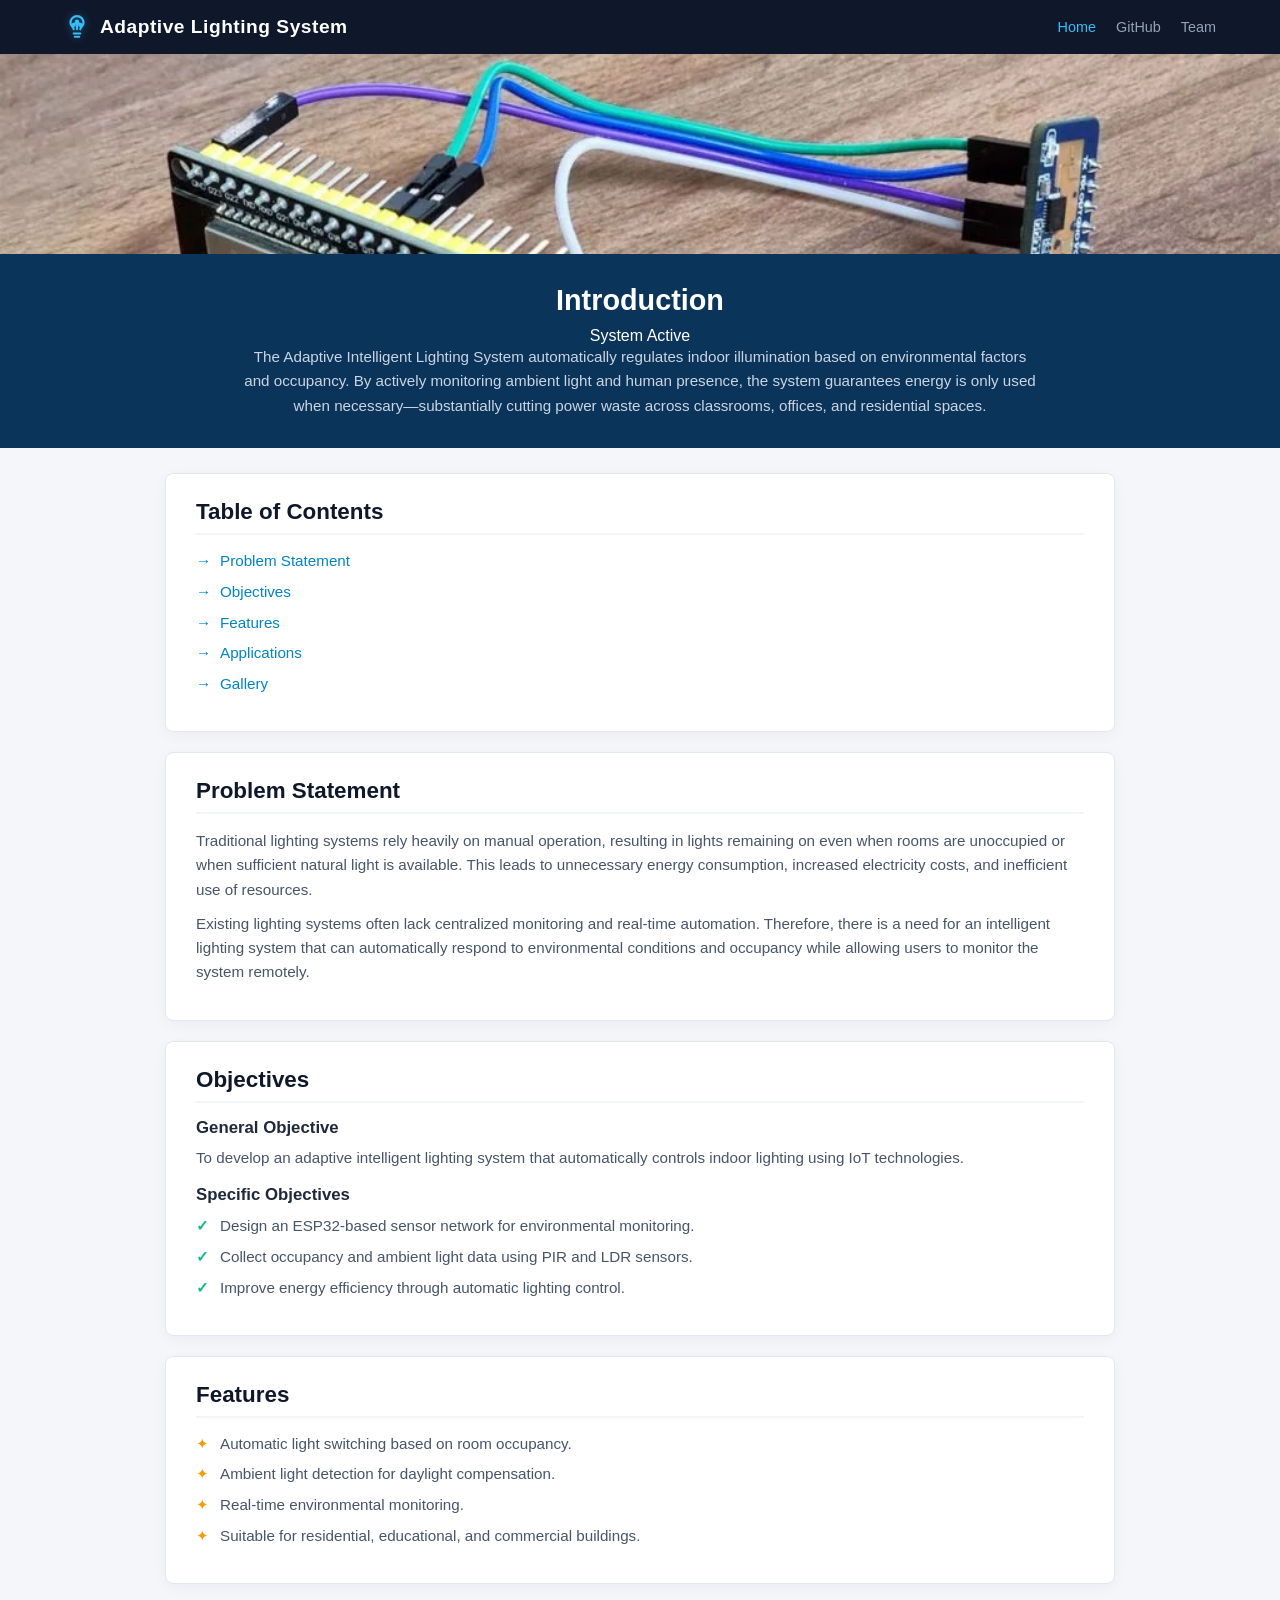
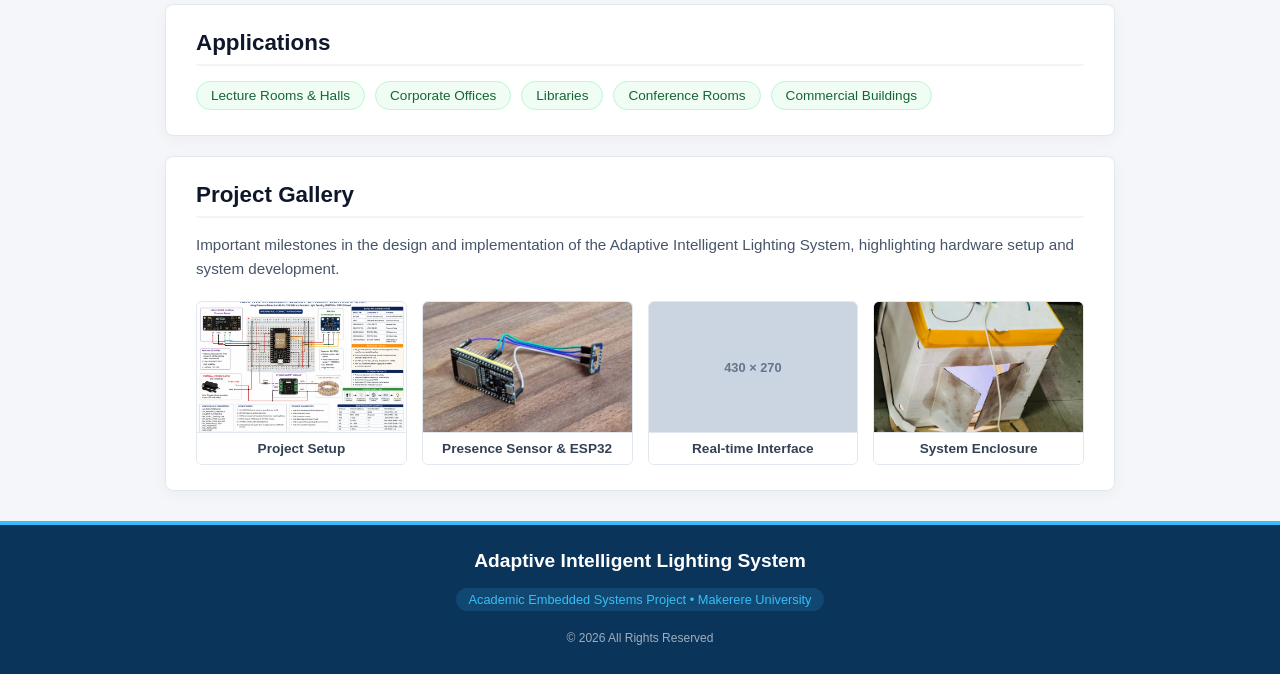
==== commit 0422ec07: "Refactor code structure for improved readability and maintainability" ====
--- a/index.html
+++ b/index.html
@@ -31,7 +31,7 @@
     </div>
     <ul class="nav-links">
       <li><a href="index.html" class="active">Home</a></li>
-      <li><a href="https://github.com" target="_blank">GitHub</a></li>
+      <li><a href="https://github.com/yenchiah/project-website-template" target="_blank">GitHub</a></li>
       <li><a href="team.html">Team</a></li>
     </ul>
   </nav>
@@ -128,11 +128,11 @@
 
       <div class="compact-gallery-grid">
         <div class="gallery-item">
-          <img src="img/setup.jpg" alt="Project Setup">
+          <img src="img/WhatsApp Image 2026-07-13 at 12.26.10.jpeg" alt="Project Setup">
           <div class="caption">Project Setup</div>
         </div>
         <div class="gallery-item">
-          <img src="css/img/diy-presence-sensor-ld2410C-testing-wired-1024x768.jpg.webp" alt="Presence Sensor">
+          <img src="img/diy-presence-sensor-ld2410C-testing-wired-1024x768.jpg.webp" alt="Presence Sensor">
           <div class="caption">Presence Sensor &amp; ESP32</div>
         </div>
         <div class="gallery-item placeholder">
@@ -140,7 +140,7 @@
           <div class="caption">Real-time Interface</div>
         </div>
         <div class="gallery-item placeholder">
-          <div class="dummy-img">430 × 270</div>
+          <img src="img/enclosure.jpg" alt="System Enclosure">
           <div class="caption">System Enclosure</div>
         </div>
       </div>
@@ -156,10 +156,14 @@
         <span class="institution">Academic Embedded Systems Project • Makerere University</span>
       </div>
       <div class="footer-meta">
-        <p class="copyright">&copy; 2026 All Rights Reserved</p>
+        <p class="copyright">&copy; <span id="year"></span> All Rights Reserved</p>
       </div>
     </div>
   </footer>
+  <script>
+    document.getElementById("year").textContent = new Date().getFullYear();
+  </script>
+
 </body>
 
 </html>
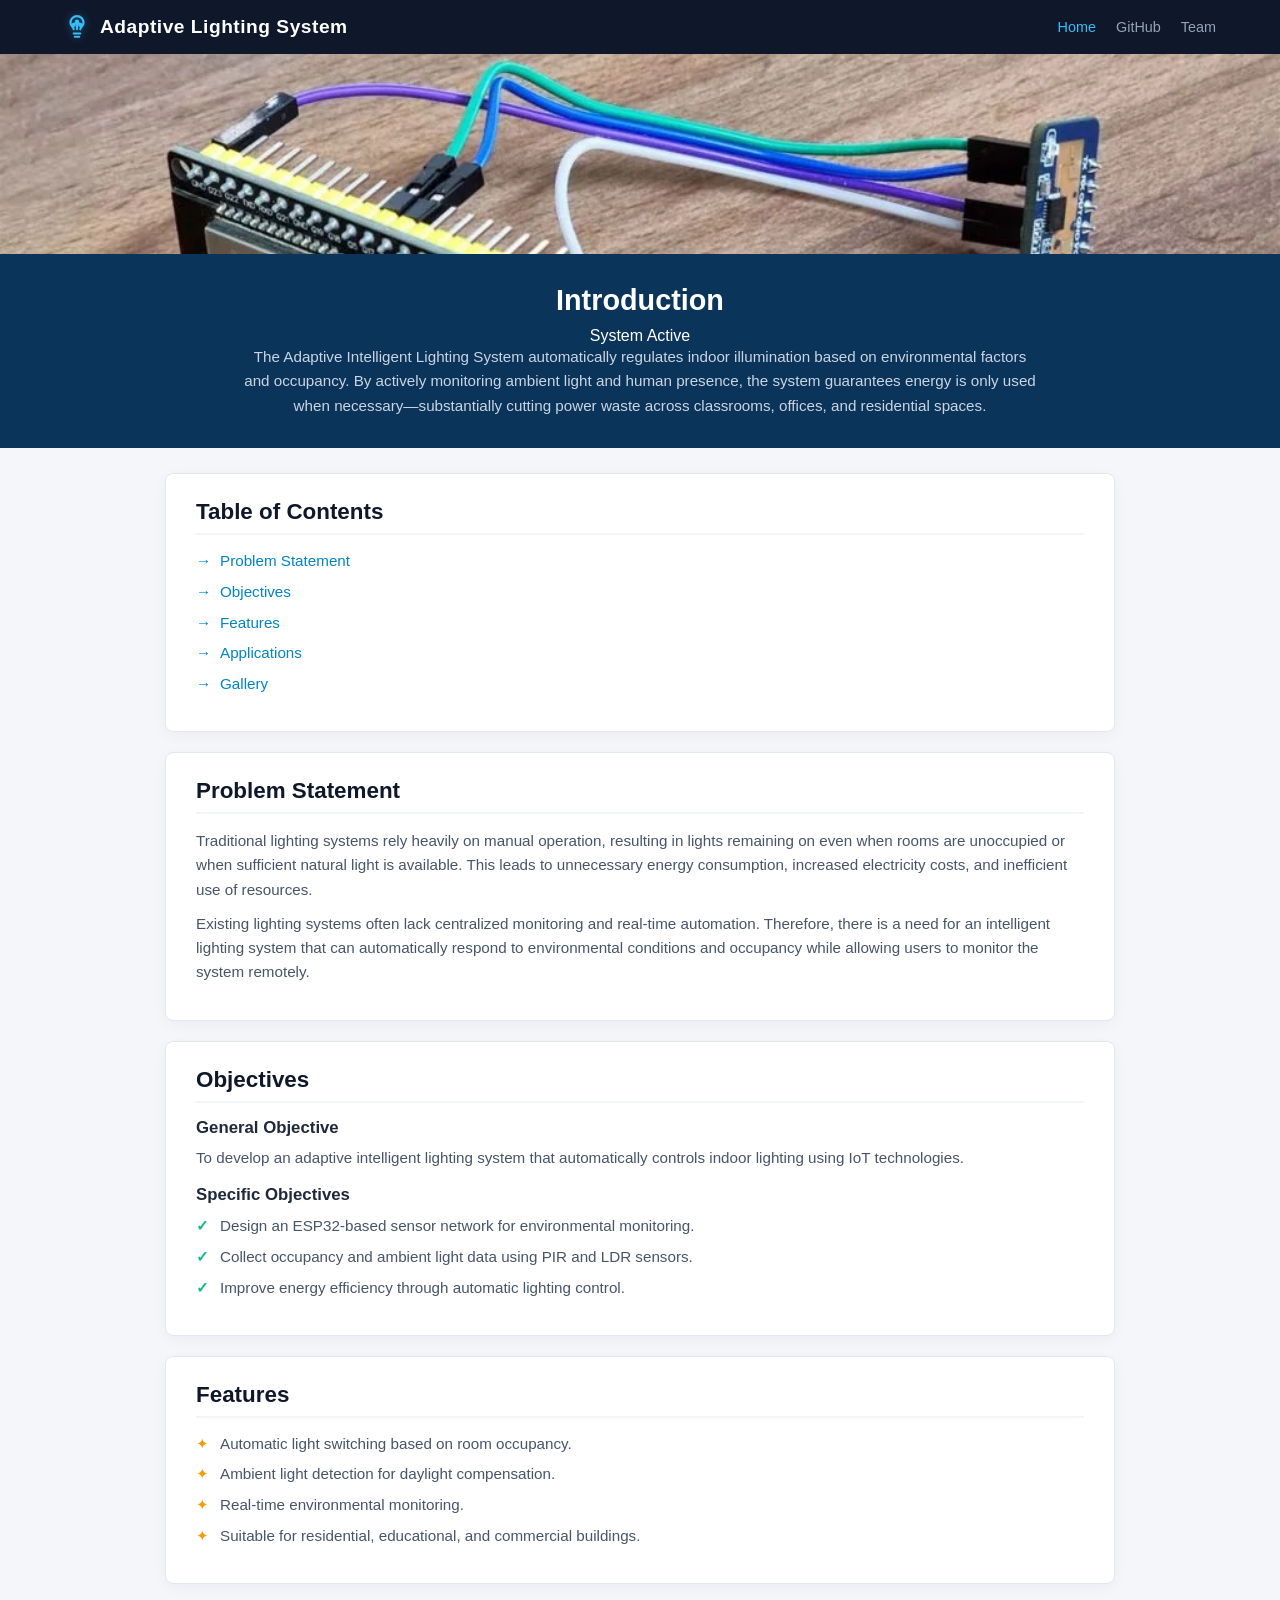
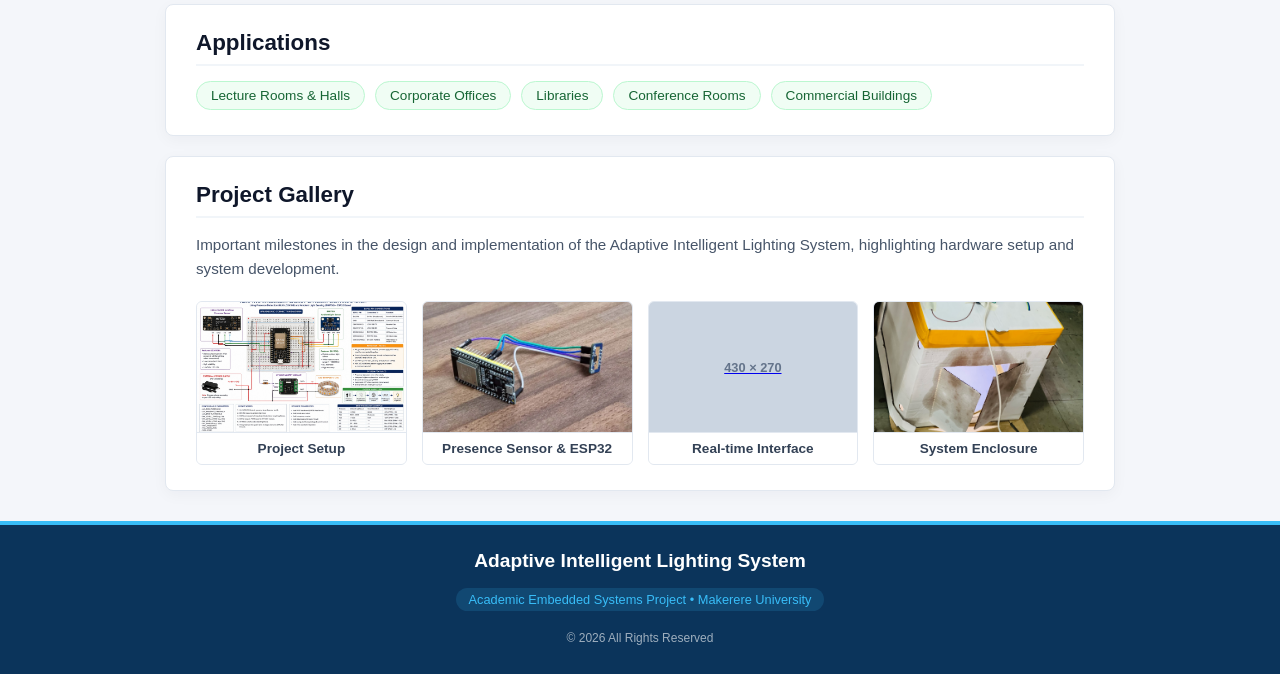
==== commit fa25ce4a: "Remove unused images and update team member avatar alt attributes for accessibility" ====
--- a/index.html
+++ b/index.html
@@ -128,19 +128,23 @@
 
       <div class="compact-gallery-grid">
         <div class="gallery-item">
-          <img src="img/WhatsApp Image 2026-07-13 at 12.26.10.jpeg" alt="Project Setup">
+          <a href="img/WhatsApp Image 2026-07-13 at 12.26.10.jpeg"><img
+            src="img/WhatsApp Image 2026-07-13 at 12.26.10.jpeg" alt="Project Setup"></a>
           <div class="caption">Project Setup</div>
         </div>
         <div class="gallery-item">
-          <img src="img/diy-presence-sensor-ld2410C-testing-wired-1024x768.jpg.webp" alt="Presence Sensor">
+          <a href="img/diy-presence-sensor-ld2410C-testing-wired-1024x768.jpg.webp"><img
+              src="img/diy-presence-sensor-ld2410C-testing-wired-1024x768.jpg.webp" alt="Presence Sensor"></a>
           <div class="caption">Presence Sensor &amp; ESP32</div>
         </div>
         <div class="gallery-item placeholder">
-          <div class="dummy-img">430 × 270</div>
+          <a href="430 × 270">
+            <div class="dummy-img">430 × 270</div>
+          </a>
           <div class="caption">Real-time Interface</div>
         </div>
         <div class="gallery-item placeholder">
-          <img src="img/enclosure.jpg" alt="System Enclosure">
+          <a href="img/enclosure.jpg"><img src="img/enclosure.jpg" alt="System Enclosure"></a>
           <div class="caption">System Enclosure</div>
         </div>
       </div>
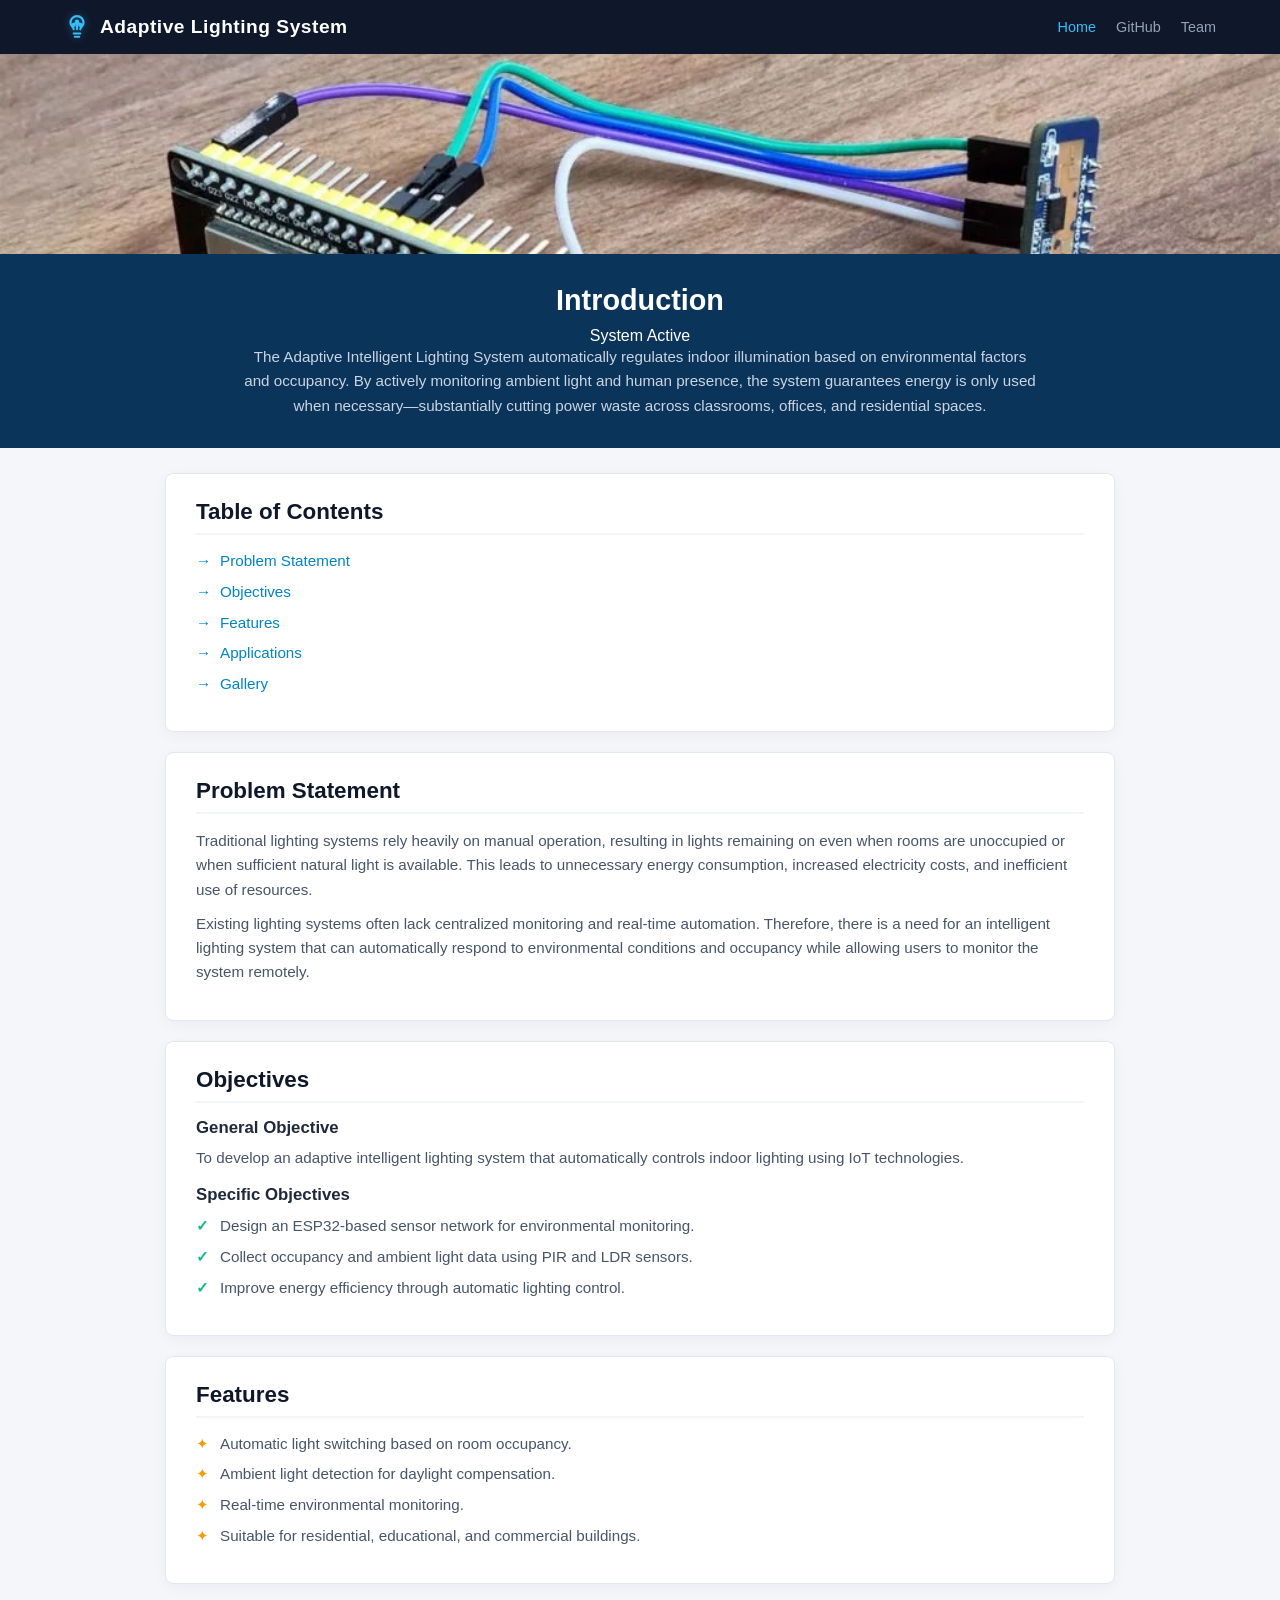
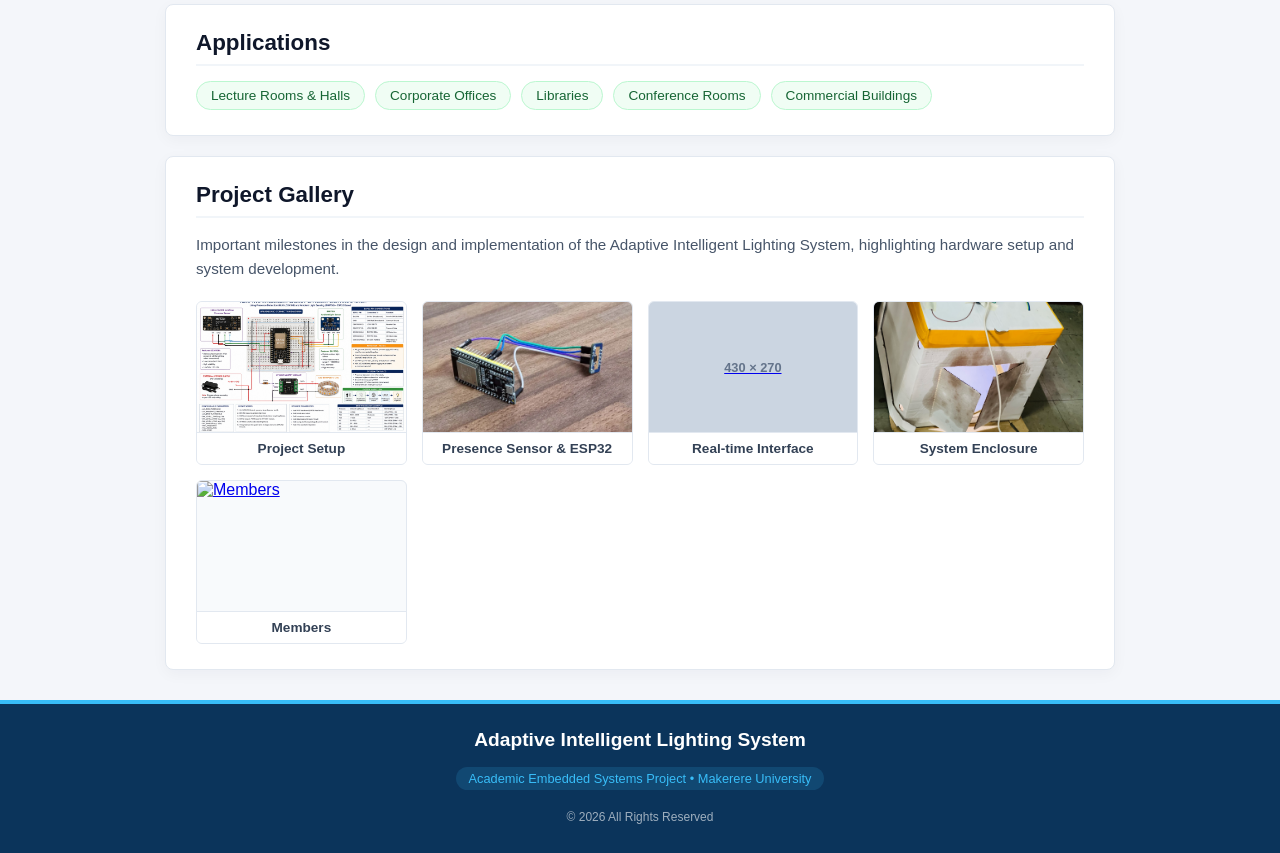
==== commit 98a88257: "Add members gallery item and new image files" ====
--- a/index.html
+++ b/index.html
@@ -146,6 +146,10 @@
         <div class="gallery-item placeholder">
           <a href="img/enclosure.jpg"><img src="img/enclosure.jpg" alt="System Enclosure"></a>
           <div class="caption">System Enclosure</div>
+        </div>
+        <div class="gallery-item placeholder">
+          <a href="img/members.png"><img src="img/members.png" alt="Members"></a>
+          <div class="caption">Members</div>
         </div>
       </div>
     </div>
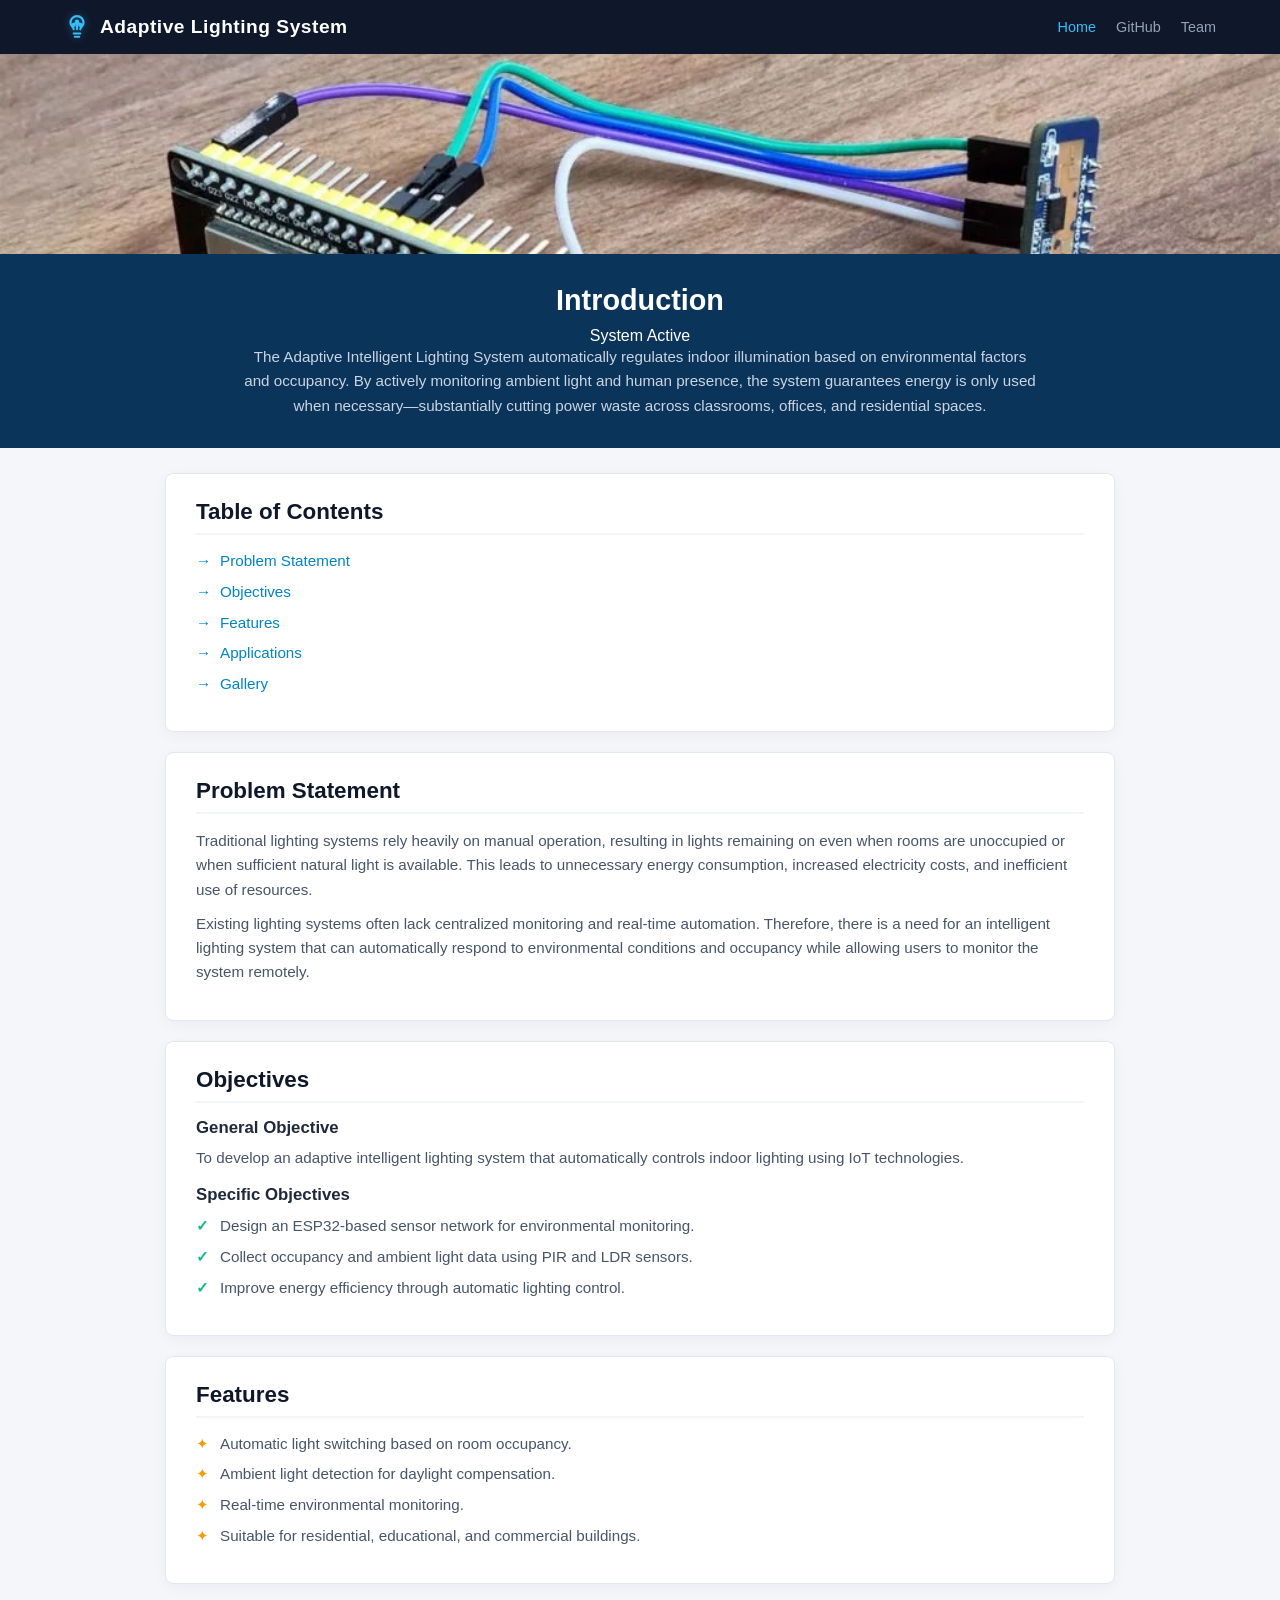
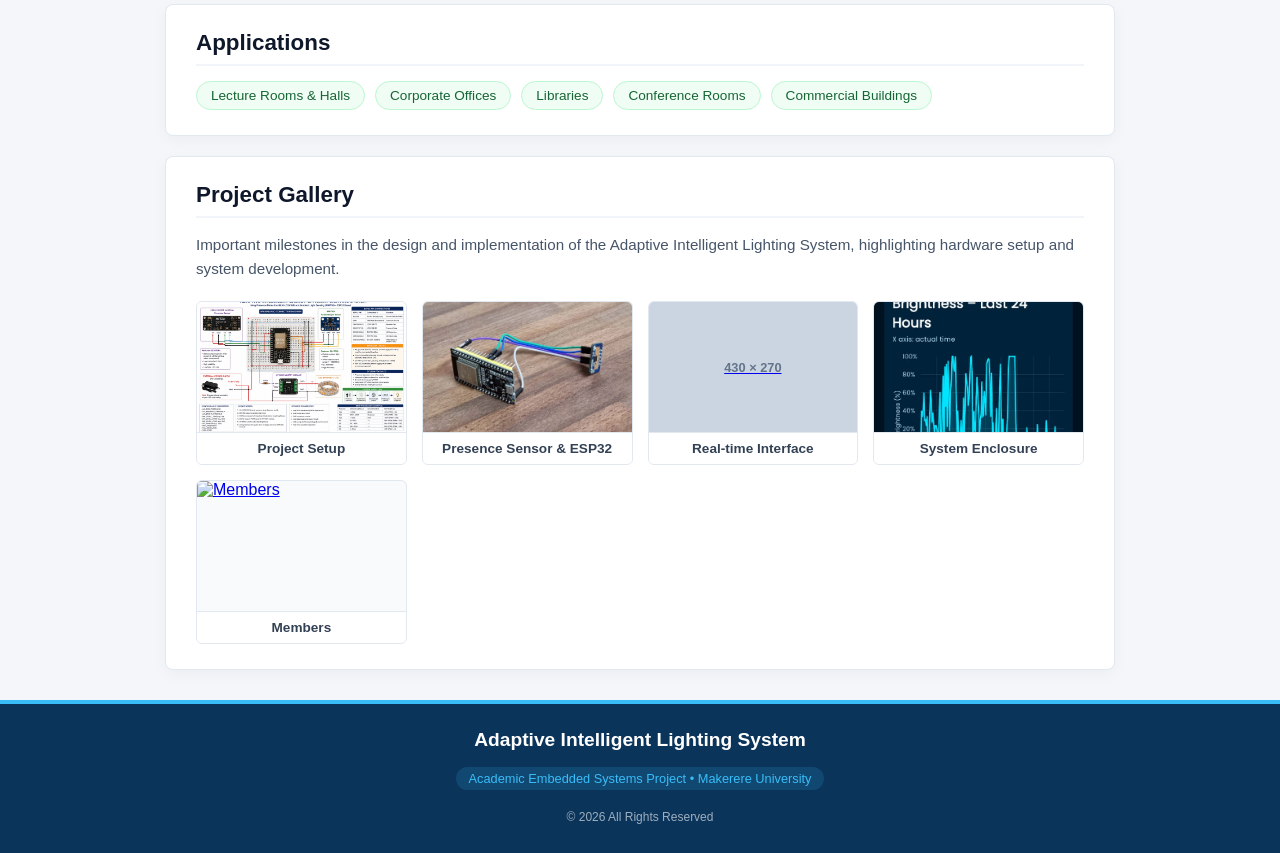
==== commit e3ca6e75: "Update image source for System Enclosure" ====
--- a/index.html
+++ b/index.html
@@ -144,7 +144,7 @@
           <div class="caption">Real-time Interface</div>
         </div>
         <div class="gallery-item placeholder">
-          <a href="img/enclosure.jpg"><img src="img/enclosure.jpg" alt="System Enclosure"></a>
+          <a href="img/interface.jpg"><img src="img/interface.jpg" alt="System Enclosure"></a>
           <div class="caption">System Enclosure</div>
         </div>
         <div class="gallery-item placeholder">
@@ -1495,4 +1495,4 @@
       </div>
 </body>
 
-</html> -->+</html> -->
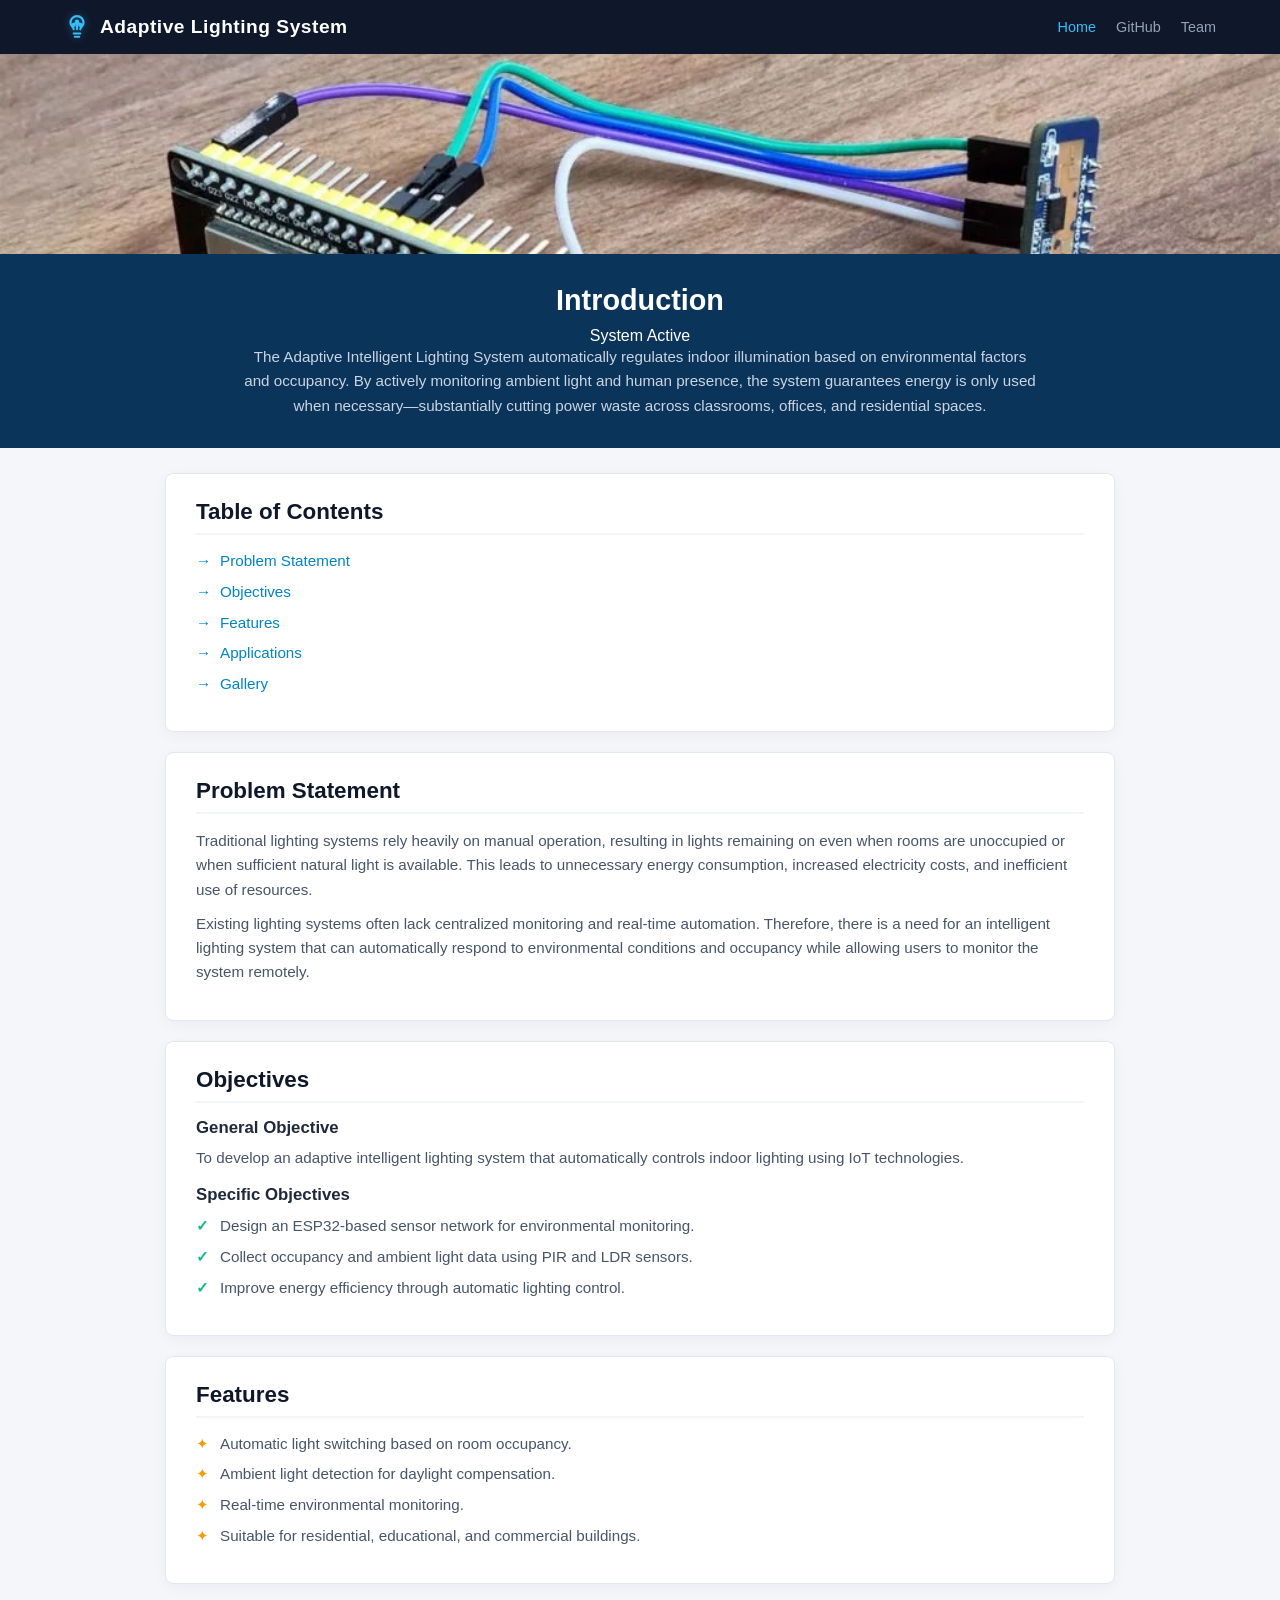
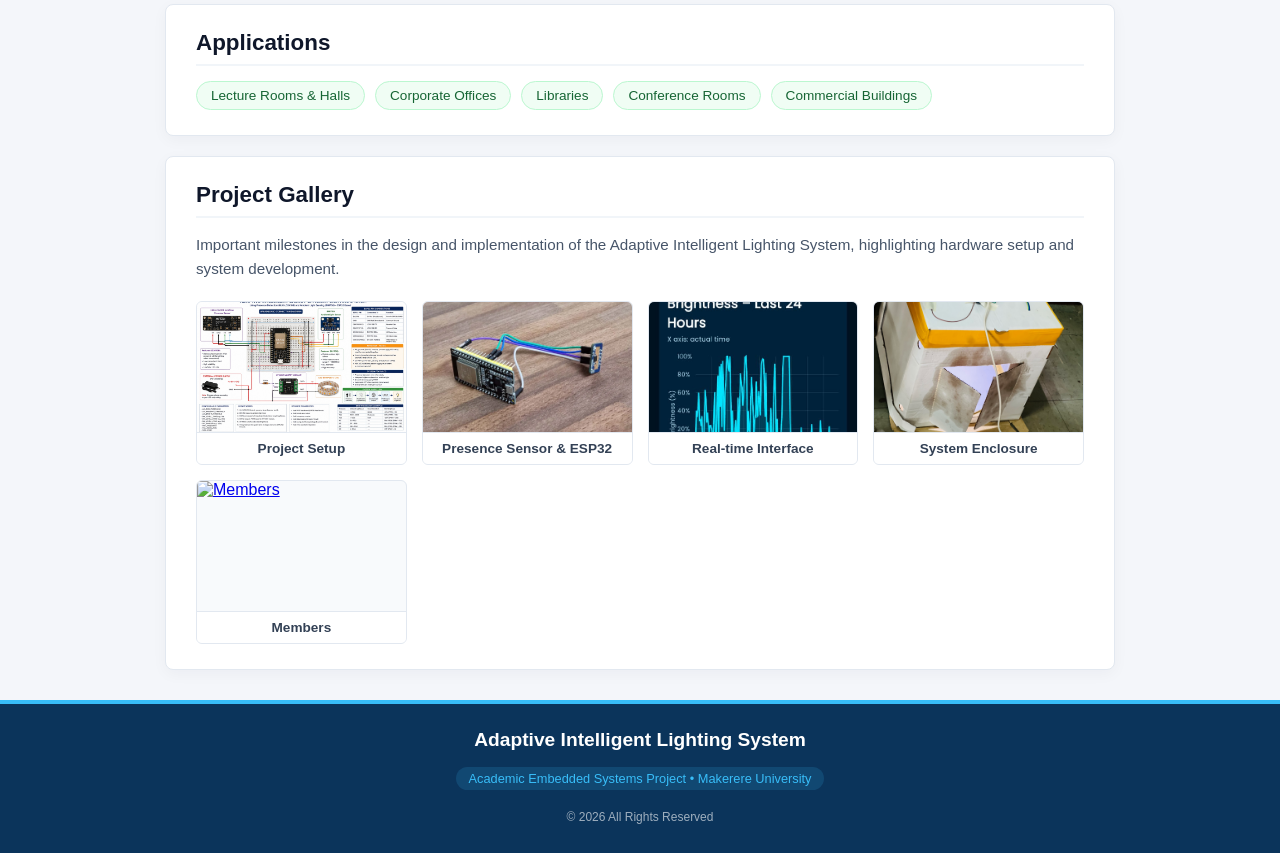
==== commit a0548141: "Update image links in gallery section" ====
--- a/index.html
+++ b/index.html
@@ -138,13 +138,11 @@
           <div class="caption">Presence Sensor &amp; ESP32</div>
         </div>
         <div class="gallery-item placeholder">
-          <a href="430 × 270">
-            <div class="dummy-img">430 × 270</div>
-          </a>
+          <a href="img/interface.jpg"><img src="img/interface.jpg" alt="Interface"></a>
           <div class="caption">Real-time Interface</div>
         </div>
         <div class="gallery-item placeholder">
-          <a href="img/interface.jpg"><img src="img/interface.jpg" alt="System Enclosure"></a>
+          <a href="img/enclosure.jpg"><img src="img/enclosure.jpg" alt="System Enclosure"></a>
           <div class="caption">System Enclosure</div>
         </div>
         <div class="gallery-item placeholder">
